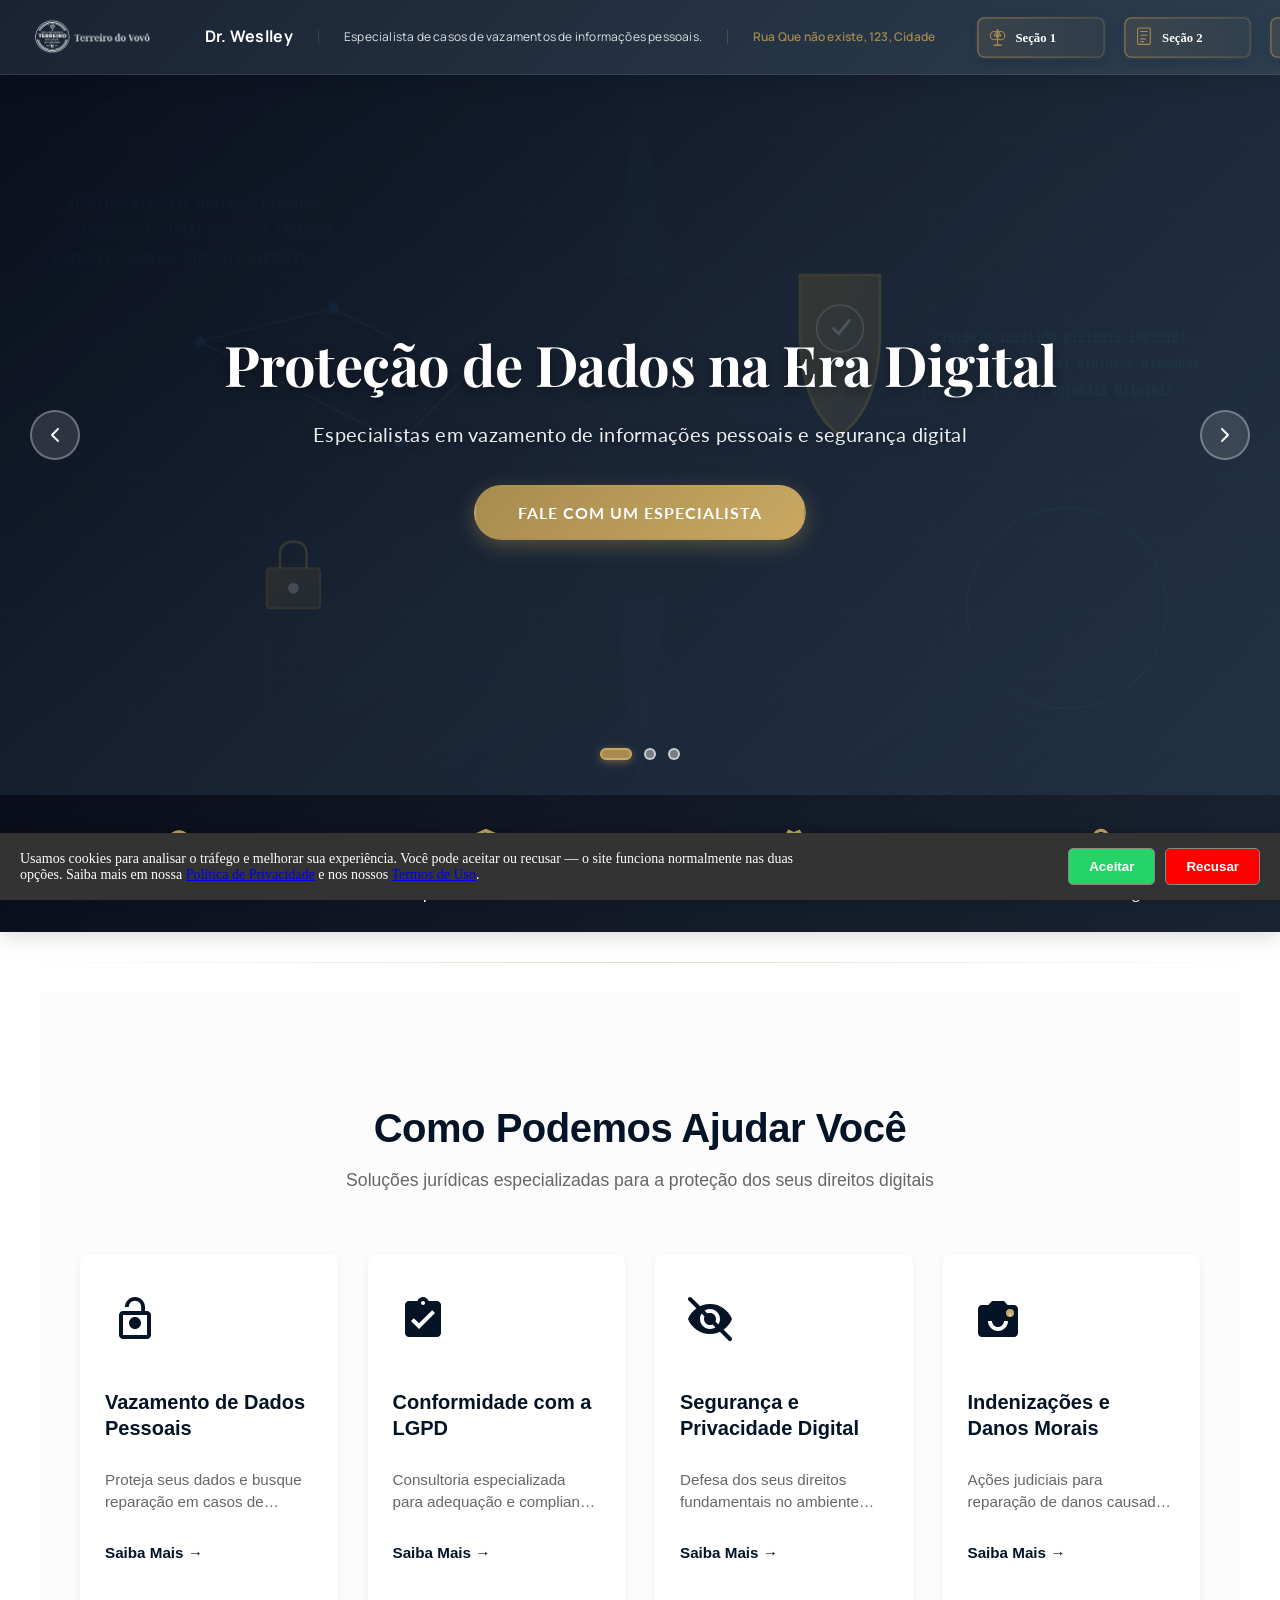
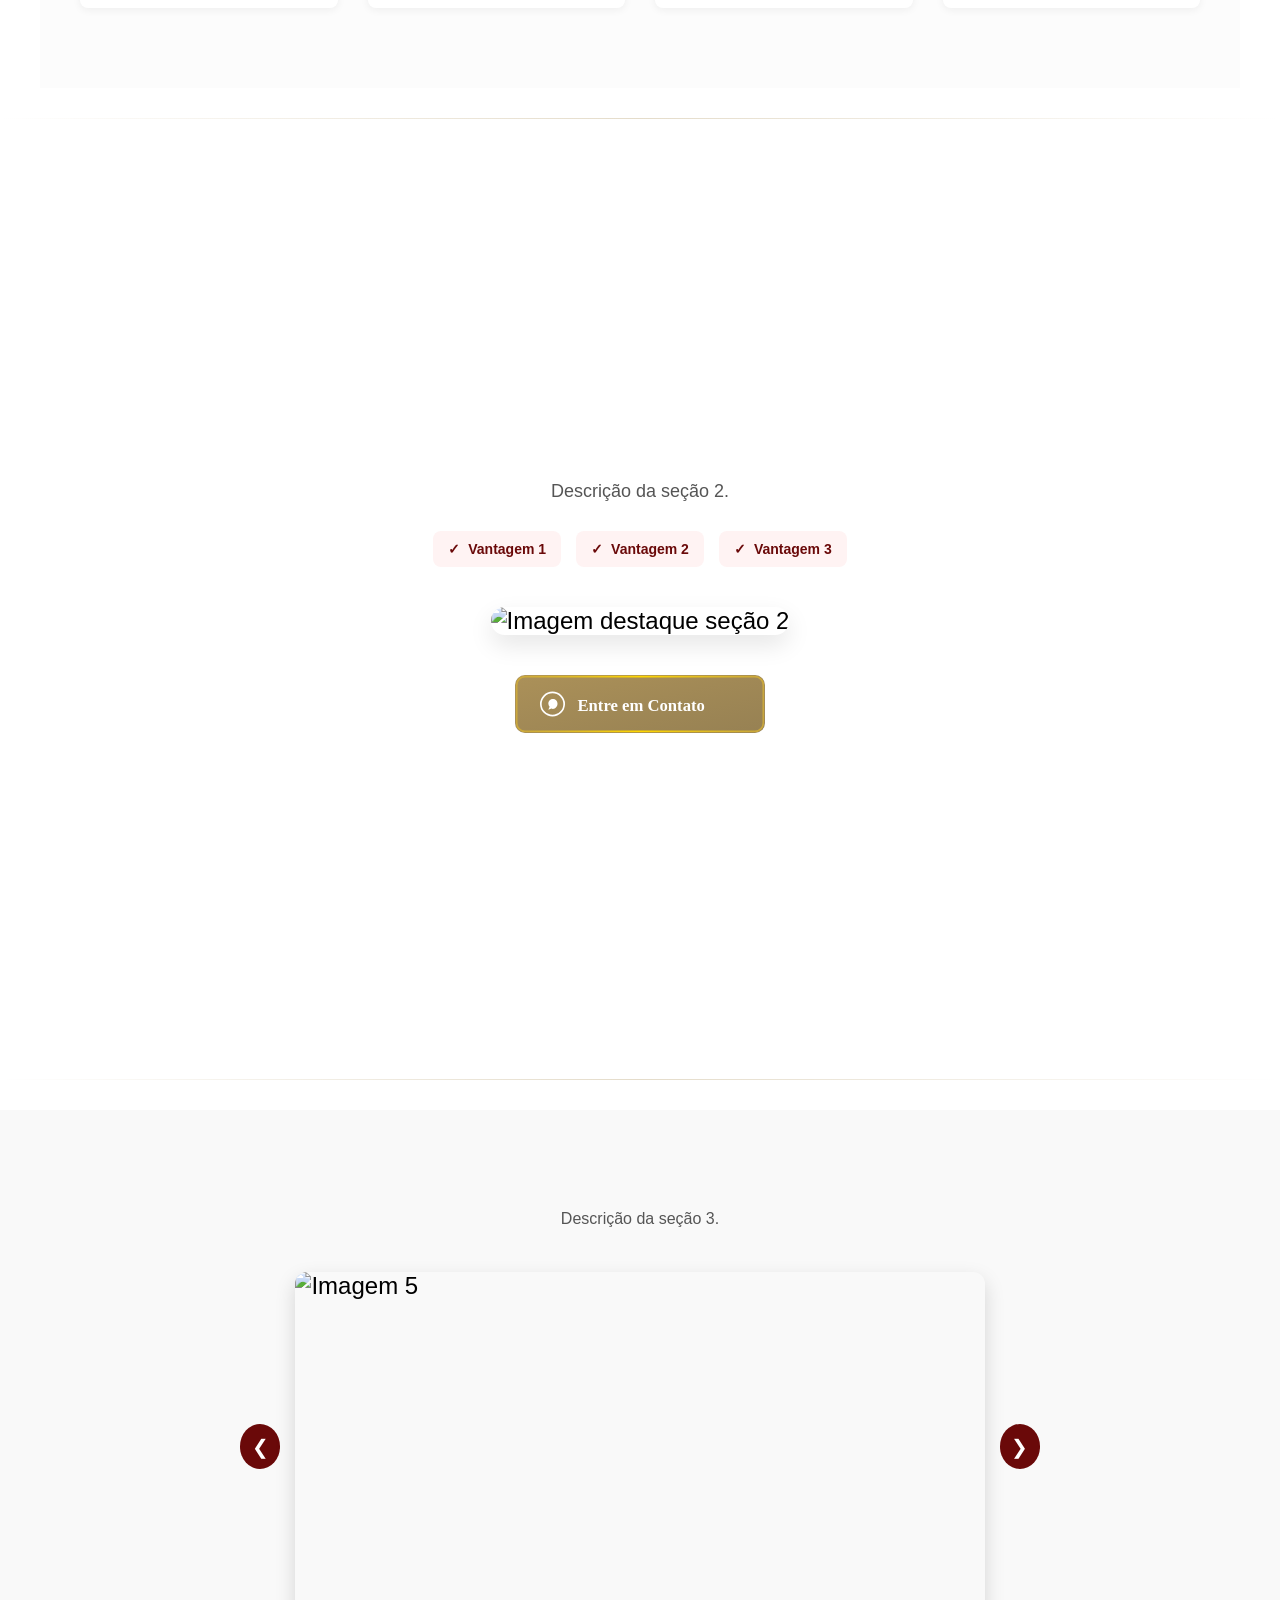
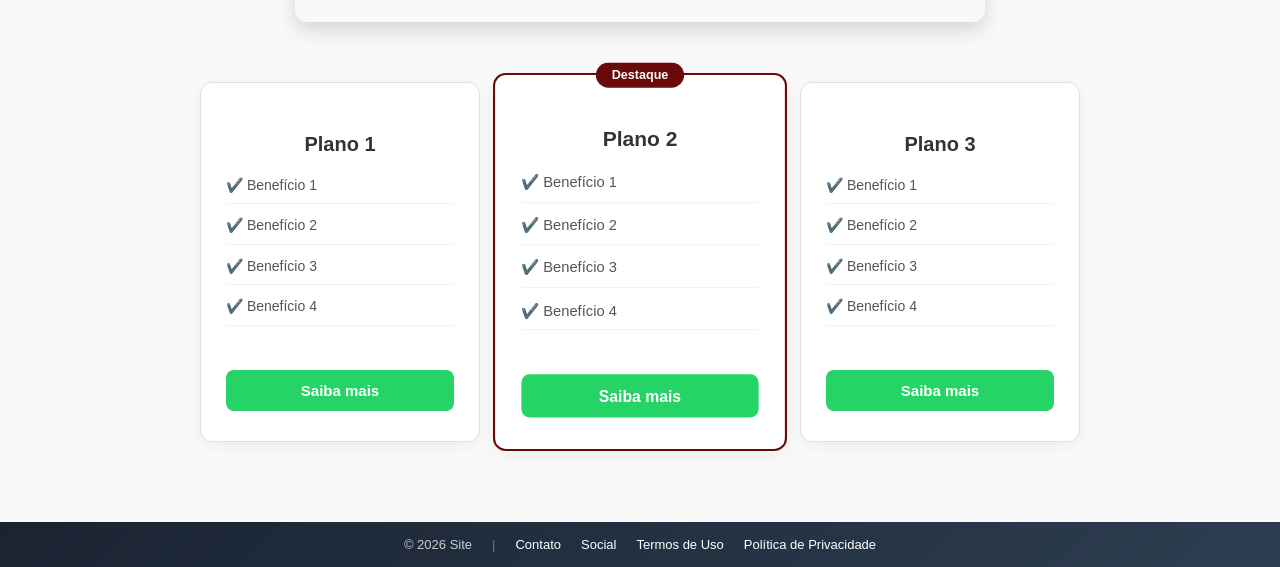
==== index.html @ 68653cae "Adicionando pages externas" ====
<!doctype html>
<html lang="pt-BR">
    <head>
        <meta charset="UTF-8" />
        <meta name="viewport" content="width=device-width, initial-scale=1.0" />
        <title>Site</title>

        <!-- Título e Descrição Básica para o Google -->
        <meta name="description" content="Descrição do site" />

        <!-- Configuração para o WhatsApp, Facebook e Instagram (Open Graph) -->
        <meta property="og:title" content="Site" />
        <meta property="og:description" content="Descrição do site" />
        <meta
            property="og:image"
            content="https://seusite.com.br/imagens/capa.jpg"
        />
        <meta property="og:url" content="https://seusite.com.br" />
        <meta property="og:type" content="website" />

        <!-- Google Analytics: carregado apenas após consentimento de cookies (LGPD) -->
        <script>
            window.dataLayer = window.dataLayer || [];
            function gtag() {
                dataLayer.push(arguments);
            }

            function carregarAnalytics() {
                var script = document.createElement("script");
                script.async = true;
                script.src =
                    "https://www.googletagmanager.com/gtag/js?id=G-5WRWWNTSXB";
                document.head.appendChild(script);
                script.onload = function () {
                    gtag("js", new Date());
                    gtag("config", "G-5WRWWNTSXB");
                };
            }

            // Se já aceitou em visita anterior, carrega direto
            if (localStorage.getItem("cookiesAceitos") === "sim") {
                carregarAnalytics();
            }
        </script>

        <link rel="stylesheet" href="style.css?v=5" />
    </head>
    <body>
        <div class="colunas">
            <div class="content-container-esquerda">
                <div class="cabecalho-logo">
                    <img
                        src="imagens/logo.png"
                        alt="Logo"
                        class="imagem-logo"
                    />
                </div>

                <div class="textos-chamativos">
                    <h2 class="titulo-destaque">Dr. Weslley</h2>
                    <p class="mini-texto">
                        Especialista de casos de vazamentos de informações
                        pessoais.
                    </p>
                    <p class="titulo-endereco">
                        Rua Que não existe, 123, Cidade
                    </p>
                </div>

                <!-- BOTÕES DE NAVEGAÇÃO -->
                <nav class="navegacao-servicos">
                    <!-- Botão 1 -->
                    <div class="div-botao">
                        <a href="#secao1">
                            <img
                                src="imagens/botao1.svg"
                                alt="Ir para Seção 1"
                                class="img-botao"
                            />
                        </a>
                    </div>

                    <!-- Botão 2 -->
                    <div class="div-botao">
                        <a href="#secao2">
                            <img
                                src="imagens/botao2.svg"
                                alt="Ir para Seção 2"
                                class="img-botao"
                            />
                        </a>
                    </div>

                    <!-- Botão 3 -->
                    <div class="div-botao">
                        <a href="#secao3">
                            <img
                                src="imagens/botao3.svg"
                                alt="Ir para Seção 3"
                                class="img-botao"
                            />
                        </a>
                    </div>
                </nav>
            </div>

            <div class="content-container-direita">
                <!-- ========== HERO CAROUSEL (CARROSSEL PRINCIPAL) ========== -->
                <section id="hero-carousel" class="hero-carousel">
                    <!-- SLIDE 1 -->
                    <div class="hero-slide active">
                        <div
                            class="hero-image"
                            style="
                                background-image: url(&quot;imagens/hero-slide-1.svg&quot;);
                            "
                        ></div>
                        <div class="hero-overlay"></div>
                        <div class="hero-content">
                            <h1 class="hero-title">
                                Proteção de Dados na Era Digital
                            </h1>
                            <p class="hero-subtitle">
                                Especialistas em vazamento de informações
                                pessoais e segurança digital
                            </p>
                            <a href="#contato" class="hero-cta"
                                >Fale com um Especialista</a
                            >
                        </div>
                    </div>

                    <!-- SLIDE 2 -->
                    <div class="hero-slide">
                        <div
                            class="hero-image"
                            style="
                                background-image: url(&quot;imagens/hero-slide-2.svg&quot;);
                            "
                        ></div>
                        <div class="hero-overlay"></div>
                        <div class="hero-content">
                            <h1 class="hero-title">
                                Segurança Jurídica para seus Dados
                            </h1>
                            <p class="hero-subtitle">
                                Atuação estratégica em casos de violação da LGPD
                            </p>
                            <a href="#contato" class="hero-cta"
                                >Fale com um Especialista</a
                            >
                        </div>
                    </div>

                    <!-- SLIDE 3 -->
                    <div class="hero-slide">
                        <div
                            class="hero-image"
                            style="
                                background-image: url(&quot;imagens/hero-slide-3.svg&quot;);
                            "
                        ></div>
                        <div class="hero-overlay"></div>
                        <div class="hero-content">
                            <h1 class="hero-title">
                                Defesa Especializada em Crimes Digitais
                            </h1>
                            <p class="hero-subtitle">
                                Experiência comprovada em litígios complexos de
                                tecnologia
                            </p>
                            <a href="#contato" class="hero-cta"
                                >Fale com um Especialista</a
                            >
                        </div>
                    </div>

                    <!-- CONTROLES DE NAVEGAÇÃO -->
                    <button
                        class="hero-arrow hero-arrow-left"
                        onclick="mudarSlideHero(-1)"
                        aria-label="Slide Anterior"
                    >
                        <svg
                            width="24"
                            height="24"
                            viewBox="0 0 24 24"
                            fill="none"
                            xmlns="http://www.w3.org/2000/svg"
                        >
                            <path
                                d="M15 18L9 12L15 6"
                                stroke="white"
                                stroke-width="2"
                                stroke-linecap="round"
                                stroke-linejoin="round"
                            />
                        </svg>
                    </button>
                    <button
                        class="hero-arrow hero-arrow-right"
                        onclick="mudarSlideHero(1)"
                        aria-label="Próximo Slide"
                    >
                        <svg
                            width="24"
                            height="24"
                            viewBox="0 0 24 24"
                            fill="none"
                            xmlns="http://www.w3.org/2000/svg"
                        >
                            <path
                                d="M9 18L15 12L9 6"
                                stroke="white"
                                stroke-width="2"
                                stroke-linecap="round"
                                stroke-linejoin="round"
                            />
                        </svg>
                    </button>

                    <!-- DOTS DE PAGINAÇÃO -->
                    <div class="hero-dots">
                        <span
                            class="hero-dot active"
                            onclick="irParaSlideHero(0)"
                        ></span>
                        <span
                            class="hero-dot"
                            onclick="irParaSlideHero(1)"
                        ></span>
                        <span
                            class="hero-dot"
                            onclick="irParaSlideHero(2)"
                        ></span>
                    </div>
                </section>
                <!-- ========== FIM DO HERO CAROUSEL ========== -->

                <!-- ========== SEÇÃO B: FAIXA DE PROVA SOCIAL E CONFIANÇA ========== -->
                <section id="trust-banner" class="trust-banner">
                    <div class="trust-container">
                        <!-- Item 1: Atendimento em todo o Brasil -->
                        <div class="trust-item">
                            <div class="trust-icon">
                                <svg
                                    width="40"
                                    height="40"
                                    viewBox="0 0 24 24"
                                    fill="none"
                                    xmlns="http://www.w3.org/2000/svg"
                                >
                                    <path
                                        d="M12 2C8.13 2 5 5.13 5 9C5 14.25 12 22 12 22C12 22 19 14.25 19 9C19 5.13 15.87 2 12 2ZM12 11.5C10.62 11.5 9.5 10.38 9.5 9C9.5 7.62 10.62 6.5 12 6.5C13.38 6.5 14.5 7.62 14.5 9C14.5 10.38 13.38 11.5 12 11.5Z"
                                        fill="currentColor"
                                    />
                                </svg>
                            </div>
                            <p class="trust-text">
                                Atendimento em todo o Brasil
                            </p>
                        </div>

                        <!-- Item 2: Especialistas em LGPD -->
                        <div class="trust-item">
                            <div class="trust-icon">
                                <svg
                                    width="40"
                                    height="40"
                                    viewBox="0 0 24 24"
                                    fill="none"
                                    xmlns="http://www.w3.org/2000/svg"
                                >
                                    <path
                                        d="M12 1L3 5V11C3 16.55 6.84 21.74 12 23C17.16 21.74 21 16.55 21 11V5L12 1ZM12 11.99H19C18.47 16.11 15.72 19.78 12 20.93V12H5V6.3L12 3.19V11.99Z"
                                        fill="currentColor"
                                    />
                                </svg>
                            </div>
                            <p class="trust-text">Especialistas em LGPD</p>
                        </div>

                        <!-- Item 3: Selo OAB -->
                        <div class="trust-item">
                            <div class="trust-icon">
                                <svg
                                    width="40"
                                    height="40"
                                    viewBox="0 0 24 24"
                                    fill="none"
                                    xmlns="http://www.w3.org/2000/svg"
                                >
                                    <path
                                        d="M23 12L20.56 9.22L20.9 5.54L17.29 4.72L15.4 1.54L12 3L8.6 1.54L6.71 4.72L3.1 5.53L3.44 9.21L1 12L3.44 14.78L3.1 18.47L6.71 19.29L8.6 22.47L12 21L15.4 22.46L17.29 19.28L20.9 18.46L20.56 14.78L23 12ZM10 17L6 13L7.41 11.59L10 14.17L16.59 7.58L18 9L10 17Z"
                                        fill="currentColor"
                                    />
                                </svg>
                            </div>
                            <p class="trust-text">Selo da OAB</p>
                        </div>

                        <!-- Item 4: Atendimento Sigiloso -->
                        <div class="trust-item">
                            <div class="trust-icon">
                                <svg
                                    width="40"
                                    height="40"
                                    viewBox="0 0 24 24"
                                    fill="none"
                                    xmlns="http://www.w3.org/2000/svg"
                                >
                                    <path
                                        d="M18 8H17V6C17 3.24 14.76 1 12 1C9.24 1 7 3.24 7 6V8H6C4.9 8 4 8.9 4 10V20C4 21.1 4.9 22 6 22H18C19.1 22 20 21.1 20 20V10C20 8.9 19.1 8 18 8ZM9 6C9 4.34 10.34 3 12 3C13.66 3 15 4.34 15 6V8H9V6ZM18 20H6V10H18V20ZM12 17C13.1 17 14 16.1 14 15C14 13.9 13.1 13 12 13C10.9 13 10 13.9 10 15C10 16.1 10.9 17 12 17Z"
                                        fill="currentColor"
                                    />
                                </svg>
                            </div>
                            <p class="trust-text">Atendimento Sigiloso</p>
                        </div>
                    </div>
                </section>
                <!-- ========== FIM DA FAIXA DE PROVA SOCIAL ========== -->

                <hr class="separador-secao" />

                <!-- ========== SEÇÃO C: ÁREAS DE ATUAÇÃO ========== -->
                <section id="areas-atuacao" class="areas-atuacao">
                    <div class="areas-header">
                        <h2 class="areas-title">Como Podemos Ajudar Você</h2>
                        <p class="areas-subtitle">
                            Soluções jurídicas especializadas para a proteção
                            dos seus direitos digitais
                        </p>
                    </div>

                    <div class="cards-grid">
                        <!-- Card 1: Vazamento de Dados Pessoais -->
                        <div class="card-item">
                            <div class="card-icon">
                                <svg
                                    width="48"
                                    height="48"
                                    viewBox="0 0 24 24"
                                    fill="none"
                                    xmlns="http://www.w3.org/2000/svg"
                                >
                                    <path
                                        d="M12 17C10.34 17 9 15.66 9 14C9 12.34 10.34 11 12 11C13.66 11 15 12.34 15 14C15 15.66 13.66 17 12 17ZM18 8H17V6C17 3.24 14.76 1 12 1C9.24 1 7 3.24 7 6H8.9C8.9 4.29 10.29 2.9 12 2.9C13.71 2.9 15.1 4.29 15.1 6V8H6C4.9 8 4 8.9 4 10V20C4 21.1 4.9 22 6 22H18C19.1 22 20 21.1 20 20V10C20 8.9 19.1 8 18 8ZM18 20H6V10H18V20Z"
                                        fill="currentColor"
                                    />
                                </svg>
                            </div>
                            <h3 class="card-title">
                                Vazamento de Dados Pessoais
                            </h3>
                            <p class="card-description">
                                Proteja seus dados e busque reparação em casos
                                de exposição indevida de informações pessoais.
                            </p>
                            <a href="vazamento-dados.html" class="card-link"
                                >Saiba Mais →</a
                            >
                        </div>

                        <!-- Card 2: Conformidade com a LGPD -->
                        <div class="card-item">
                            <div class="card-icon">
                                <svg
                                    width="48"
                                    height="48"
                                    viewBox="0 0 24 24"
                                    fill="none"
                                    xmlns="http://www.w3.org/2000/svg"
                                >
                                    <path
                                        d="M19 3H14.82C14.4 1.84 13.3 1 12 1C10.7 1 9.6 1.84 9.18 3H5C3.9 3 3 3.9 3 5V19C3 20.1 3.9 21 5 21H19C20.1 21 21 20.1 21 19V5C21 3.9 20.1 3 19 3ZM12 3C12.55 3 13 3.45 13 4C13 4.55 12.55 5 12 5C11.45 5 11 4.55 11 4C11 3.45 11.45 3 12 3ZM10 17L6 13L7.41 11.59L10 14.17L16.59 7.58L18 9L10 17Z"
                                        fill="currentColor"
                                    />
                                </svg>
                            </div>
                            <h3 class="card-title">Conformidade com a LGPD</h3>
                            <p class="card-description">
                                Consultoria especializada para adequação e
                                compliance empresarial à Lei Geral de Proteção
                                de Dados.
                            </p>
                            <a href="conformidade-lgpd.html" class="card-link"
                                >Saiba Mais →</a
                            >
                        </div>

                        <!-- Card 3: Segurança e Privacidade Digital -->
                        <div class="card-item">
                            <div class="card-icon">
                                <svg
                                    width="48"
                                    height="48"
                                    viewBox="0 0 24 24"
                                    fill="none"
                                    xmlns="http://www.w3.org/2000/svg"
                                >
                                    <path
                                        d="M12 4.5C7 4.5 2.73 7.61 1 12C2.73 16.39 7 19.5 12 19.5C17 19.5 21.27 16.39 23 12C21.27 7.61 17 4.5 12 4.5ZM12 17C9.24 17 7 14.76 7 12C7 9.24 9.24 7 12 7C14.76 7 17 9.24 17 12C17 14.76 14.76 17 12 17ZM12 9C10.34 9 9 10.34 9 12C9 13.66 10.34 15 12 15C13.66 15 15 13.66 15 12C15 10.34 13.66 9 12 9Z"
                                        fill="currentColor"
                                    />
                                    <line
                                        x1="2"
                                        y1="2"
                                        x2="22"
                                        y2="22"
                                        stroke="currentColor"
                                        stroke-width="2"
                                        stroke-linecap="round"
                                    />
                                </svg>
                            </div>
                            <h3 class="card-title">
                                Segurança e Privacidade Digital
                            </h3>
                            <p class="card-description">
                                Defesa dos seus direitos fundamentais no
                                ambiente digital e orientação sobre proteção de
                                privacidade.
                            </p>
                            <a
                                href="seguranca-privacidade.html"
                                class="card-link"
                                >Saiba Mais →</a
                            >
                        </div>

                        <!-- Card 4: Indenizações e Danos Morais -->
                        <div class="card-item">
                            <div class="card-icon">
                                <svg
                                    width="48"
                                    height="48"
                                    viewBox="0 0 24 24"
                                    fill="none"
                                    xmlns="http://www.w3.org/2000/svg"
                                >
                                    <path
                                        d="M9 3L7.17 5H4C2.9 5 2 5.9 2 7V19C2 20.1 2.9 21 4 21H20C21.1 21 22 20.1 22 19V7C22 5.9 21.1 5 20 5H16.83L15 3H9ZM12 18C9.24 18 7 15.76 7 13H9C9 14.66 10.34 16 12 16C13.66 16 15 14.66 15 13H17C17 15.76 14.76 18 12 18Z"
                                        fill="currentColor"
                                    />
                                    <path
                                        d="M11 11V7H13V11H11Z"
                                        fill="currentColor"
                                    />
                                    <circle
                                        cx="18"
                                        cy="9"
                                        r="2"
                                        fill="#C7A86F"
                                    />
                                    <text
                                        x="18"
                                        y="10.5"
                                        text-anchor="middle"
                                        font-size="2"
                                        fill="white"
                                        font-weight="bold"
                                    >
                                        $
                                    </text>
                                </svg>
                            </div>
                            <h3 class="card-title">
                                Indenizações e Danos Morais
                            </h3>
                            <p class="card-description">
                                Ações judiciais para reparação de danos causados
                                por violações de dados e direitos digitais.
                            </p>
                            <a href="indenizacoes-danos.html" class="card-link"
                                >Saiba Mais →</a
                            >
                        </div>
                    </div>
                </section>
                <!-- ========== FIM DA SEÇÃO C: ÁREAS DE ATUAÇÃO ========== -->

                <hr class="separador-secao" />

                <!-- SEÇÃO 2 -->
                <div class="secao delivery-area" id="secao2">
                    <div class="delivery-conteudo">
                        <div class="delivery-texto">
                            <h2 class="titulo-secao">Título da Seção 2</h2>
                            <p class="descricao-delivery">
                                Descrição da seção 2.
                            </p>

                            <!-- Vantagens -->
                            <div class="vantagens-delivery">
                                <div class="vantagem">
                                    ✓ <span>Vantagem 1</span>
                                </div>
                                <div class="vantagem">
                                    ✓ <span>Vantagem 2</span>
                                </div>
                                <div class="vantagem">
                                    ✓ <span>Vantagem 3</span>
                                </div>
                            </div>

                            <div class="delivery-imagem">
                                <img
                                    src="imagens/imagem4.png"
                                    alt="Imagem destaque seção 2"
                                    class="img-destaque-delivery"
                                />
                            </div>
                        </div>

                        <!-- Botão de Ação -->
                        <a
                            href="https://wa.me/"
                            target="_blank"
                            class="link-whatsapp"
                        >
                            <img
                                src="imagens/botao_acao.svg"
                                alt="Botão de Ação"
                                class="btn-peca-aqui"
                            />
                        </a>
                    </div>
                </div>

                <hr class="separador-secao" />

                <!-- SEÇÃO 3 -->
                <div class="secao eventos-area" id="secao3">
                    <h2 class="titulo-secao text-center">Título da Seção 3</h2>
                    <p class="descricao-eventos">Descrição da seção 3.</p>

                    <!-- CARROSSEL DE IMAGENS -->
                    <div class="carrossel-container">
                        <button
                            class="btn-carrossel prev"
                            onclick="mudarSlide(-1)"
                        >
                            &#10094;
                        </button>
                        <div class="carrossel-track-wrapper">
                            <div class="carrossel-track" id="track-eventos">
                                <img
                                    src="imagens/imagem5.png"
                                    alt="Imagem 5"
                                    class="slide-evento"
                                />
                                <img
                                    src="imagens/imagem6.png"
                                    alt="Imagem 6"
                                    class="slide-evento"
                                />
                                <img
                                    src="imagens/imagem7.png"
                                    alt="Imagem 7"
                                    class="slide-evento"
                                />
                                <img
                                    src="imagens/imagem8.png"
                                    alt="Imagem 8"
                                    class="slide-evento"
                                />
                                <img
                                    src="imagens/imagem9.png"
                                    alt="Imagem 9"
                                    class="slide-evento"
                                />
                            </div>
                        </div>
                        <button
                            class="btn-carrossel next"
                            onclick="mudarSlide(1)"
                        >
                            &#10095;
                        </button>
                    </div>

                    <!-- PLANOS -->
                    <div class="container-planos">
                        <!-- Plano 1 -->
                        <div class="cartao-plano">
                            <h3>Plano 1</h3>
                            <ul class="lista-beneficios">
                                <li>✔️ Benefício 1</li>
                                <li>✔️ Benefício 2</li>
                                <li>✔️ Benefício 3</li>
                                <li>✔️ Benefício 4</li>
                            </ul>
                            <a
                                href="https://wa.me/55SEUNUMERO?text=Olá, gostaria de informações sobre o Plano 1"
                                target="_blank"
                                class="btn-orcamento"
                                >Saiba mais</a
                            >
                        </div>

                        <!-- Plano 2 (Destacado) -->
                        <div class="cartao-plano destaque">
                            <div class="badge-recomendado">Destaque</div>
                            <h3>Plano 2</h3>
                            <ul class="lista-beneficios">
                                <li>✔️ Benefício 1</li>
                                <li>✔️ Benefício 2</li>
                                <li>✔️ Benefício 3</li>
                                <li>✔️ Benefício 4</li>
                            </ul>
                            <a
                                href="https://wa.me/55SEUNUMERO?text=Olá, gostaria de informações sobre o Plano 2"
                                target="_blank"
                                class="btn-orcamento"
                                >Saiba mais</a
                            >
                        </div>

                        <!-- Plano 3 -->
                        <div class="cartao-plano">
                            <h3>Plano 3</h3>
                            <ul class="lista-beneficios">
                                <li>✔️ Benefício 1</li>
                                <li>✔️ Benefício 2</li>
                                <li>✔️ Benefício 3</li>
                                <li>✔️ Benefício 4</li>
                            </ul>
                            <a
                                href="https://wa.me/55SEUNUMERO?text=Olá, gostaria de informações sobre o Plano 3"
                                target="_blank"
                                class="btn-orcamento"
                                >Saiba mais</a
                            >
                        </div>
                    </div>
                </div>
            </div>
        </div>
        <!-- fim .colunas -->

        <footer class="rodape-minimalista">
            <span>&copy; 2026 Site</span>
            <span class="separador">|</span>
            <a href="#contato">Contato</a>
            <a href="#social">Social</a>
            <a href="termos_uso.html">Termos de Uso</a>
            <a href="politica_privacidade.html">Política de Privacidade</a>
        </footer>

        <div id="aviso-cookies" class="aviso-cookies">
            <p>
                Usamos cookies para analisar o tráfego e melhorar sua
                experiência. Você pode aceitar ou recusar — o site funciona
                normalmente nas duas opções. Saiba mais em nossa
                <a href="politica_privacidade.html">Política de Privacidade</a>
                e nos nossos
                <a href="termos_uso.html">Termos de Uso</a>.
            </p>
            <div class="botoes-cookies">
                <button id="btn-aceitar-cookies" class="btn-cookies aceitar">
                    Aceitar
                </button>
                <button id="btn-recusar-cookies" class="btn-cookies recusar">
                    Recusar
                </button>
            </div>
        </div>

        <script src="script.js"></script>
    </body>
</html>
---- style.css ----
@import url("https://fonts.googleapis.com/css2?family=Manrope:wght@400;700&display=swap");
@import url("https://fonts.googleapis.com/css2?family=Lato:wght@400;700&family=Playfair+Display:wght@600;700&display=swap");
@import url("https://fonts.googleapis.com/css2?family=Petit+Formal+Script&display=swap");
* {
    box-sizing: border-box;
}

body {
    margin: 0;
    padding: 0;
    background-color: white;
    min-height: 100vh;
}

/* Wrapper que contém barra superior e conteúdo */
.colunas {
    display: flex;
    flex-direction: column;
    min-height: 100vh;
}

/* Barra Superior - Estilo Advocacia Refinado */
.content-container-esquerda {
    background: linear-gradient(135deg, #1a2332 0%, #2c3e50 100%);
    width: 100%;
    height: auto;
    position: sticky;
    top: 0;
    flex-shrink: 0;
    overflow-x: auto;
    overflow-y: hidden;
    box-shadow: 0 4px 20px rgba(0, 0, 0, 0.15);
    z-index: 100;
    border-bottom: 1px solid rgba(167, 139, 80, 0.2);
    display: flex;
    align-items: center;
    padding: 12px 30px;
    gap: 40px;
}

/* Scrollbar customizada para a barra superior */
.content-container-esquerda::-webkit-scrollbar {
    height: 6px;
}

.content-container-esquerda::-webkit-scrollbar-track {
    background: rgba(0, 0, 0, 0.1);
}

.content-container-esquerda::-webkit-scrollbar-thumb {
    background: rgba(167, 139, 80, 0.4);
    border-radius: 3px;
}

.content-container-esquerda::-webkit-scrollbar-thumb:hover {
    background: rgba(167, 139, 80, 0.6);
}

/* Conteúdo Principal */
.content-container-direita {
    background-color: white;
    width: 100%;
    min-height: calc(100vh - 100px);
    overflow-y: auto;
    flex: 1;
}

.content-container-topo {
    background-color: darkslategray;
    width: 15%;
    height: auto;
    position: sticky;
    top: 0;
    flex-shrink: 0;
    overflow-y: visible;
    z-index: 100;
    display: flex;
    flex-direction: row;
    align-items: center;
    position: fixed;
    left: 0;
    width: 100%;
    height: 60px;
}

/* logo */

.logo {
    color: black;
    font-family: mont;
    font-size: 14px;
    width: 100px;
    height: 20px;
    background-color: transparent;
}

.cabecalho-logo {
    display: flex;
    justify-content: flex-start;
    align-items: center;
    margin: 0;
    padding: 0;
    flex-shrink: 0;
}

.imagem-logo {
    height: 50px;
    width: auto;
    max-width: 180px;
    object-fit: contain;
    object-position: left;
}

/* Textos lado esquerdo */

.textos-chamativos {
    display: flex;
    flex-direction: row;
    align-items: center;
    gap: 25px;
    margin: 0;
    padding: 0;
    color: #ffffff;
    font-family: "Manrope", sans-serif;
    flex-shrink: 0;
}

.titulo-destaque {
    font-size: 16px;
    font-weight: 700;
    margin: 0;
    line-height: 1.2;
    letter-spacing: 0.3px;
    white-space: nowrap;
}

.titulo-endereco {
    font-size: 12px;
    font-weight: 600;
    margin: 0;
    line-height: 1.2;
    color: rgba(167, 139, 80, 0.95);
    letter-spacing: 0.2px;
    white-space: nowrap;
    padding-left: 25px;
    border-left: 1px solid rgba(167, 139, 80, 0.3);
}

.mini-texto {
    font-size: 12px;
    font-weight: 400;
    color: #e0e0e0;
    line-height: 1.2;
    letter-spacing: 0.2px;
    white-space: nowrap;
    padding-left: 25px;
    border-left: 1px solid rgba(255, 255, 255, 0.1);
}

/* Navegação Advocacia - Estilo Refinado Horizontal */
.navegacao-servicos {
    display: flex;
    flex-direction: row;
    gap: 15px;
    margin: 0;
    padding: 0;
    margin-left: auto;
    flex-shrink: 0;
}

.div-botao {
    width: auto;
}

.div-botao a {
    display: block;
    text-decoration: none;
    transition: all 0.3s ease;
}

.img-botao {
    width: auto;
    height: 45px;
    display: block;
    border-radius: 8px;
    transition: all 0.3s cubic-bezier(0.4, 0, 0.2, 1);
    box-shadow: 0 2px 8px rgba(0, 0, 0, 0.15);
    border: 2px solid transparent;
}

.img-botao:hover {
    transform: translateY(-3px);
    box-shadow: 0 6px 16px rgba(167, 139, 80, 0.25);
    border-color: rgba(167, 139, 80, 0.3);
}

.img-botao:active {
    transform: translateY(-1px);
    box-shadow: 0 3px 10px rgba(167, 139, 80, 0.2);
}

.secao {
    min-height: 100vh; /* Faz cada bloco ocupar a altura inteira da tela */
    padding: 40px;
    display: flex;
    flex-direction: column;
    justify-content: center; /* Centraliza o texto no meio da tela temporariamente */
    align-items: center;
    font-family: sans-serif;
    font-size: 24px;
}

/* Cores de marcação temporárias */

.inicio {
    background-color: white;
    color: black;
}
.azul {
    background-color: blue;
    color: white;
}
.verde {
    background-color: green;
    color: white;
}
.roxa {
    background-color: purple;
    color: white;
}

/*linha separadora - Estilo Advocacia*/

.separador-secao {
    border: 0;
    height: 1px;
    background-image: linear-gradient(
        to right,
        transparent,
        rgba(167, 139, 80, 0.3),
        transparent
    );
    margin: 30px 0;
}

/* ========== HERO CAROUSEL (CARROSSEL PRINCIPAL) ========== */
.hero-carousel {
    position: relative;
    width: 100%;
    height: 80vh;
    overflow: hidden;
    background-color: #0a0e1a;
}

/* Cada Slide Individual */
.hero-slide {
    position: absolute;
    top: 0;
    left: 0;
    width: 100%;
    height: 100%;
    opacity: 0;
    transition: opacity 1.2s cubic-bezier(0.4, 0, 0.2, 1);
    pointer-events: none;
}

.hero-slide.active {
    opacity: 1;
    pointer-events: auto;
}

/* Imagem de Fundo do Slide */
.hero-image {
    position: absolute;
    top: 0;
    left: 0;
    width: 100%;
    height: 100%;
    background-size: cover;
    background-position: center;
    background-repeat: no-repeat;
    transform: scale(1.05);
    transition: transform 8s ease-out;
}

.hero-slide.active .hero-image {
    transform: scale(1);
}

/* Overlay Escuro para Legibilidade do Texto */
.hero-overlay {
    position: absolute;
    top: 0;
    left: 0;
    width: 100%;
    height: 100%;
    background: linear-gradient(
        135deg,
        rgba(10, 14, 26, 0.85) 0%,
        rgba(26, 35, 50, 0.75) 50%,
        rgba(44, 62, 80, 0.65) 100%
    );
    z-index: 1;
}

/* Conteúdo Textual do Slide */
.hero-content {
    position: relative;
    z-index: 2;
    height: 100%;
    display: flex;
    flex-direction: column;
    justify-content: center;
    align-items: center;
    text-align: center;
    padding: 0 40px;
    color: white;
}

/* Título Principal */
.hero-title {
    font-family: "Playfair Display", serif;
    font-size: 56px;
    font-weight: 700;
    line-height: 1.2;
    letter-spacing: -0.5px;
    margin: 0 0 20px;
    max-width: 900px;
    color: #ffffff;
    text-shadow: 0 4px 12px rgba(0, 0, 0, 0.4);
    animation: fadeInUp 0.8s ease-out 0.3s both;
}

/* Subtítulo */
.hero-subtitle {
    font-family: "Lato", sans-serif;
    font-size: 20px;
    font-weight: 400;
    line-height: 1.6;
    letter-spacing: 0.3px;
    margin: 0 0 35px;
    max-width: 700px;
    color: rgba(255, 255, 255, 0.92);
    text-shadow: 0 2px 8px rgba(0, 0, 0, 0.3);
    animation: fadeInUp 0.8s ease-out 0.5s both;
}

/* Botão CTA */
.hero-cta {
    display: inline-block;
    font-family: "Lato", sans-serif;
    font-size: 16px;
    font-weight: 700;
    text-transform: uppercase;
    letter-spacing: 1px;
    padding: 16px 42px;
    background: linear-gradient(135deg, #a78b50 0%, #c9a961 100%);
    color: #ffffff;
    text-decoration: none;
    border-radius: 50px;
    box-shadow: 0 6px 20px rgba(167, 139, 80, 0.4);
    transition: all 0.4s cubic-bezier(0.4, 0, 0.2, 1);
    border: 2px solid transparent;
    animation: fadeInUp 0.8s ease-out 0.7s both;
}

.hero-cta:hover {
    background: linear-gradient(135deg, #c9a961 0%, #d4b76e 100%);
    box-shadow: 0 8px 28px rgba(167, 139, 80, 0.6);
    transform: translateY(-3px);
    border-color: rgba(255, 255, 255, 0.3);
}

.hero-cta:active {
    transform: translateY(-1px);
    box-shadow: 0 4px 16px rgba(167, 139, 80, 0.5);
}

/* Setas de Navegação */
.hero-arrow {
    position: absolute;
    top: 50%;
    transform: translateY(-50%);
    z-index: 3;
    background: rgba(255, 255, 255, 0.12);
    border: 2px solid rgba(255, 255, 255, 0.3);
    backdrop-filter: blur(8px);
    width: 50px;
    height: 50px;
    border-radius: 50%;
    cursor: pointer;
    display: flex;
    align-items: center;
    justify-content: center;
    transition: all 0.3s cubic-bezier(0.4, 0, 0.2, 1);
    outline: none;
}

.hero-arrow:hover {
    background: rgba(167, 139, 80, 0.9);
    border-color: rgba(167, 139, 80, 1);
    box-shadow: 0 6px 20px rgba(167, 139, 80, 0.5);
    transform: translateY(-50%) scale(1.1);
}

.hero-arrow:active {
    transform: translateY(-50%) scale(0.95);
}

.hero-arrow-left {
    left: 30px;
}

.hero-arrow-right {
    right: 30px;
}

/* Dots de Paginação */
.hero-dots {
    position: absolute;
    bottom: 35px;
    left: 50%;
    transform: translateX(-50%);
    z-index: 3;
    display: flex;
    gap: 12px;
}

.hero-dot {
    width: 12px;
    height: 12px;
    border-radius: 50%;
    background: rgba(255, 255, 255, 0.4);
    border: 2px solid rgba(255, 255, 255, 0.6);
    cursor: pointer;
    transition: all 0.4s cubic-bezier(0.4, 0, 0.2, 1);
}

.hero-dot:hover {
    background: rgba(167, 139, 80, 0.7);
    border-color: rgba(167, 139, 80, 0.9);
    transform: scale(1.2);
}

.hero-dot.active {
    background: #a78b50;
    border-color: #c9a961;
    width: 32px;
    border-radius: 6px;
    box-shadow: 0 2px 8px rgba(167, 139, 80, 0.6);
}

/* ========== SEÇÃO B: FAIXA DE PROVA SOCIAL E CONFIANÇA ========== */
.trust-banner {
    width: 100%;
    background: linear-gradient(135deg, #0a0e1a 0%, #1a2332 100%);
    padding: 28px 40px;
    box-shadow: 0 4px 20px rgba(0, 0, 0, 0.15);
    position: relative;
    overflow: hidden;
    /* Estado inicial: invisível e deslocado para baixo */
    opacity: 0;
    transform: translateY(30px);
    transition: all 0.8s cubic-bezier(0.4, 0, 0.2, 1);
}

/* Estado visível (ativado pelo IntersectionObserver) */
.trust-banner.visible {
    opacity: 1;
    transform: translateY(0);
}

/* Container dos itens */
.trust-container {
    max-width: 1200px;
    margin: 0 auto;
    display: flex;
    justify-content: space-around;
    align-items: center;
    gap: 30px;
}

/* Cada item individual */
.trust-item {
    display: flex;
    flex-direction: column;
    align-items: center;
    gap: 12px;
    flex: 1;
    min-width: 0;
    /* Animação individual escalonada */
    opacity: 0;
    transform: translateY(20px);
    transition: all 0.6s cubic-bezier(0.4, 0, 0.2, 1);
}

/* Animação escalonada dos itens quando a seção fica visível */
.trust-banner.visible .trust-item:nth-child(1) {
    opacity: 1;
    transform: translateY(0);
    transition-delay: 0.1s;
}

.trust-banner.visible .trust-item:nth-child(2) {
    opacity: 1;
    transform: translateY(0);
    transition-delay: 0.2s;
}

.trust-banner.visible .trust-item:nth-child(3) {
    opacity: 1;
    transform: translateY(0);
    transition-delay: 0.3s;
}

.trust-banner.visible .trust-item:nth-child(4) {
    opacity: 1;
    transform: translateY(0);
    transition-delay: 0.4s;
}

/* Ícone */
.trust-icon {
    width: 48px;
    height: 48px;
    display: flex;
    align-items: center;
    justify-content: center;
    color: #c9a961;
    transition: all 0.3s ease;
}

.trust-item:hover .trust-icon {
    color: #d4b76e;
    transform: scale(1.1);
}

/* Texto */
.trust-text {
    font-family: "Lato", sans-serif;
    font-size: 15px;
    font-weight: 600;
    color: #ffffff;
    text-align: center;
    letter-spacing: 0.3px;
    margin: 0;
    line-height: 1.4;
}

/* Efeito hover no item completo */
.trust-item:hover .trust-text {
    color: #c9a961;
}
/* ========== FIM DA FAIXA DE PROVA SOCIAL ========== */

/* Animações */
@keyframes fadeInUp {
    from {
        opacity: 0;
        transform: translateY(30px);
    }
    to {
        opacity: 1;
        transform: translateY(0);
    }
}

@keyframes cardSlideUp {
    from {
        opacity: 0;
        transform: translateY(40px);
    }
    to {
        opacity: 1;
        transform: translateY(0);
    }
}

/* ========== SEÇÃO C: ÁREAS DE ATUAÇÃO ========== */
.areas-atuacao {
    background-color: #fcfcfc;
    padding: 80px 40px;
    max-width: 1200px;
    margin: 0 auto;
}

.areas-header {
    text-align: center;
    margin-bottom: 60px;
}

.areas-title {
    font-family: "Montserrat", sans-serif;
    font-size: 2.5rem;
    font-weight: 700;
    color: #051326;
    margin-bottom: 15px;
    letter-spacing: -0.5px;
}

.areas-subtitle {
    font-family: "Open Sans", sans-serif;
    font-size: 1.1rem;
    color: #666;
    line-height: 1.6;
    max-width: 700px;
    margin: 0 auto;
}

/* Grid de Cards */
.cards-grid {
    display: grid;
    grid-template-columns: repeat(auto-fit, minmax(250px, 1fr));
    gap: 30px;
}

/* Card Individual */
.card-item {
    background: white;
    border-radius: 8px;
    padding: 35px 25px;
    box-shadow: 0 2px 8px rgba(0, 0, 0, 0.06);
    transition: all 0.3s cubic-bezier(0.4, 0, 0.2, 1);
    display: flex;
    flex-direction: column;
    align-items: flex-start;
    min-height: 320px;
    opacity: 0;
    transform: translateY(40px);
}

/* Animação cascata ativa */
.card-item.animate {
    animation: cardSlideUp 0.6s ease-out forwards;
}

/* Efeito Hover */
.card-item:hover {
    transform: translateY(-8px);
    box-shadow: 0 8px 24px rgba(0, 0, 0, 0.12);
}

/* Ícone do Card */
.card-icon {
    width: 60px;
    height: 60px;
    display: flex;
    align-items: center;
    justify-content: center;
    margin-bottom: 20px;
    color: #051326;
    transition: color 0.3s ease;
}

.card-item:hover .card-icon {
    color: #c7a86f;
}

/* Título do Card */
.card-title {
    font-family: "Montserrat", sans-serif;
    font-size: 1.25rem;
    font-weight: 600;
    color: #051326;
    margin-bottom: 12px;
    line-height: 1.3;
}

/* Descrição do Card */
.card-description {
    font-family: "Open Sans", sans-serif;
    font-size: 0.95rem;
    color: #666;
    line-height: 1.5;
    margin-bottom: 20px;
    flex-grow: 1;
    display: -webkit-box;
    -webkit-line-clamp: 2;
    line-clamp: 2;
    -webkit-box-orient: vertical;
    overflow: hidden;
    text-overflow: ellipsis;
}

/* Botão "Saiba Mais" */
.card-link {
    font-family: "Montserrat", sans-serif;
    font-size: 0.95rem;
    font-weight: 600;
    color: #051326;
    text-decoration: none;
    display: inline-flex;
    align-items: center;
    gap: 6px;
    padding: 10px 0;
    border-bottom: 2px solid transparent;
    transition: all 0.3s ease;
    margin-top: auto;
}

.card-link:hover {
    color: #c7a86f;
    border-bottom-color: #c7a86f;
    gap: 10px;
}
/* ========== FIM DA SEÇÃO C: ÁREAS DE ATUAÇÃO ==========  */

/* --- SEÇÃO INICIAL (Removida - Substituída pelo Hero Carousel) --- */
.inicio {
    background-color: #ffffff;
    padding: 30px 20px 60px 60px;
    display: flex;
    justify-content: flex-start;
    align-items: center;
    min-height: auto;
}

.destaque-principal {
    display: none; /* Removido - agora usamos o Hero Carousel */
}

.imagem-destaque {
    display: none; /* Removido */
}

.texto-marketing {
    display: none; /* Removido */
}

/* --- SEÇÃO SELF SERVICE (REMOVIDA) --- */
.self-service-area {
    display: none; /* Removida - substituída pela seção de áreas de atuação */
}

.titulo-secao {
    display: none;
    font-size: 28px;
}

/* --- BOTÕES DE ABAS (REMOVIDOS) --- */
.botoes-dias,
.btn-dia,
.btn-dia.ativo,
.conteudo-aba,
.conteudo-aba.ativa,
.carrossel-mini,
.carrossel-mini::-webkit-scrollbar,
.carrossel-mini::-webkit-scrollbar-thumb,
.img-carrossel,
.textos-explicativos,
.textos-explicativos h3,
.textos-explicativos p,
.caixa-preco-destaque {
    display: none; /* Removidos - não são mais necessários */
}

.preco-item,
.preco-item .valor,
.preco-item .forma-pgto,
.separador-ou,
.precos-domingo,
.opcao-domingo,
.opcao-domingo h4,
.preco-discreto {
    display: none; /* Removidos */
}

/* --- SEÇÃO DELIVERY --- */
.delivery-area {
    background-color: #ffffff; /* Fundo limpo para destacar a foto */
    padding: 80px 40px;
    display: flex;
    align-items: center;
    justify-content: center;
}

.delivery-conteudo {
    display: flex;
    flex-direction: column; /* Coloca os textos e depois a foto embaixo */
    align-items: center;
    gap: 40px;
    max-width: 800px;
}

.delivery-texto {
    text-align: center;
}

.descricao-delivery {
    font-size: 18px;
    color: #555;
    line-height: 1.6;
    margin-bottom: 25px;
}

/* Selos de Confiança */
.vantagens-delivery {
    display: flex;
    justify-content: center;
    gap: 15px;
    margin-bottom: 40px;
    flex-wrap: wrap; /* Permite quebrar linha se a tela for pequena */
}

.vantagem {
    background-color: #fff3f3; /* Fundo vermelho bem clarinho */
    color: #6a0909;
    padding: 10px 15px;
    border-radius: 8px;
    font-weight: bold;
    font-size: 14px;
    display: flex;
    align-items: center;
    gap: 8px;
}

/* Imagem do Delivery */
.img-destaque-delivery {
    width: 100%;
    max-width: 500px;
    border-radius: 15px;
    box-shadow: 0 10px 25px rgba(0, 0, 0, 0.1);
    object-fit: cover;
}

/* --- BOTÃO DO WHATSAPP COM ANIMAÇÃO --- */
.link-whatsapp {
    display: inline-block;
    transition: transform 0.3s ease;
    animation: pulsar 2s infinite; /* A mágica que faz o botão pulsar */
}

.link-whatsapp:hover {
    transform: scale(1.05);
    animation: none; /* Para de pulsar quando o cliente passa o mouse */
}

.btn-peca-aqui {
    width: 250px;
    max-width: 100%;
    height: auto;
}

/* Keyframes da animação de pulsar */
@keyframes pulsar {
    0% {
        transform: scale(1);
    }
    50% {
        transform: scale(1.1);
    }
    100% {
        transform: scale(1);
    }
}

/* --- SEÇÃO EVENTOS E FESTAS --- */
.eventos-area {
    background-color: #f9f9f9; /* Um cinza muito claro para diferenciar das outras abas */
    padding: 80px 40px;
    display: flex;
    flex-direction: column;
    align-items: center;
}

.text-center {
    text-align: center;
}

.descricao-eventos {
    text-align: center;
    color: #555;
    max-width: 600px;
    margin-bottom: 40px;
    line-height: 1.6;
    font-size: 16px;
}

/* Carrossel de Imagens */
.carrossel-container {
    display: flex;
    align-items: center;
    justify-content: center;
    gap: 15px;
    margin-bottom: 60px;
    width: 100%;
    max-width: 800px;
}

.carrossel-track-wrapper {
    overflow: hidden; /* Esconde as imagens que estão fora da tela */
    border-radius: 12px;
    box-shadow: 0 8px 20px rgba(0, 0, 0, 0.15);
    width: 100%;
}

.carrossel-track {
    display: flex;
    transition: transform 0.4s ease-in-out; /* Animação de deslizar suave */
}

.slide-evento {
    width: 100%;
    flex-shrink: 0;
    height: 350px;
    object-fit: cover;
}

.btn-carrossel {
    background-color: #6a0909;
    color: white;
    border: none;
    border-radius: 50%;
    width: 45px;
    height: 45px;
    font-size: 20px;
    cursor: pointer;
    transition: background 0.3s;
    display: flex;
    align-items: center;
    justify-content: center;
}

.btn-carrossel:hover {
    background-color: #420505;
}

/* Planos Estilo SaaS */
.container-planos {
    display: flex;
    justify-content: center;
    gap: 20px;
    width: 100%;
    flex-wrap: wrap;
}

.cartao-plano {
    background-color: #ffffff;
    border: 1px solid #e0e0e0;
    border-radius: 12px;
    padding: 30px 25px;
    width: 280px;
    display: flex;
    flex-direction: column;
    align-items: center;
    box-shadow: 0 4px 15px rgba(0, 0, 0, 0.05);
    position: relative;
    transition:
        transform 0.3s,
        box-shadow 0.3s;
}

.cartao-plano:hover {
    transform: translateY(-5px); /* Efeito de flutuar ao passar o mouse */
    box-shadow: 0 8px 25px rgba(0, 0, 0, 0.1);
}

/* Destacando o plano do meio (Buffet) */
.cartao-plano.destaque {
    border: 2px solid #6a0909;
    transform: scale(1.05); /* Deixa ele um pouco maior */
}

.cartao-plano.destaque:hover {
    transform: scale(1.05) translateY(-5px);
}

.badge-recomendado {
    position: absolute;
    top: -12px;
    background-color: #6a0909;
    color: #fff;
    padding: 5px 15px;
    border-radius: 20px;
    font-size: 12px;
    font-weight: bold;
}

.cartao-plano h3 {
    font-family: "Montserrat", sans-serif;
    color: #333;
    margin-bottom: 20px;
    font-size: 20px;
    text-align: center;
}

.lista-beneficios {
    list-style: none;
    padding: 0;
    margin: 0 0 30px 0;
    width: 100%;
    flex-grow: 1;
}

.lista-beneficios li {
    color: #555;
    font-size: 14px;
    margin-bottom: 12px;
    line-height: 1.4;
    border-bottom: 1px solid #f1f1f1;
    padding-bottom: 8px;
}

.btn-orcamento {
    background-color: #25d366; /* Cor verde padrão do WhatsApp */
    color: #fff;
    text-decoration: none;
    padding: 12px 20px;
    border-radius: 8px;
    font-weight: bold;
    font-size: 15px;
    width: 100%;
    text-align: center;
    transition: background 0.3s;
}

.btn-orcamento:hover {
    background-color: #1ebd5a;
}

/* Estilização do Footer */

.rodape-minimalista {
    background: linear-gradient(135deg, #1a2332 0%, #2c3e50 100%);
    color: #cccccc;
    /* clear:both removido — footer está fora do .colunas */
    padding: 15px 20px;
    font-family: Arial, sans-serif;
    font-size: 13px;

    /* Coloca tudo em linha e centralizado */
    display: flex;
    justify-content: center;
    align-items: center;
    flex-wrap: wrap; /* Permite quebrar linha apenas se a tela for muito estreita (ex: celular) */
    gap: 20px; /* Espaçamento padrão entre os links e textos */
}

.rodape-minimalista a {
    color: #ffffff;
    text-decoration: none;
    transition: color 0.3s ease;
}

.rodape-minimalista a:hover {
    color: #ffcbcb;
    text-decoration: underline;
}

/* Um pequeno separador visual entre o copyright e os links */

.separador {
    color: #777777;
    user-select: none;
}

/* --- AVISO DE COOKIES --- */
.aviso-cookies {
    position: fixed;
    bottom: 0;
    left: 0;
    width: 100%;
    background-color: #333;
    color: #fff;
    padding: 15px 20px;
    display: flex;
    justify-content: space-between;
    align-items: center;
    z-index: 1000;
    font-size: 14px;
    box-shadow: 0 -2px 10px rgba(0, 0, 0, 0.2);
}

.aviso-cookies p {
    margin: 0;
    max-width: 800px;
}

.botoes-cookies {
    display: flex;
    gap: 10px;
    align-items: center;
    flex-shrink: 0;
    margin-left: 20px;
}

.btn-cookies {
    border: none;
    padding: 10px 20px;
    border-radius: 5px;
    cursor: pointer;
    font-weight: bold;
    white-space: nowrap;
    transition: opacity 0.2s;
}

.btn-cookies:hover {
    opacity: 0.85;
}

.btn-cookies.aceitar {
    background-color: #25d366;
    color: white;
    border: 1px solid #888;
}

.btn-cookies.recusar {
    background-color: red;
    color: #fff;
    border: 1px solid #888;
}

/* ========================================= */
/* --- PÁGINAS LEGAIS E DOCUMENTOS --- */
/* ========================================= */

.cabecalho-simples {
    background-color: #6a0909;
    padding: 20px 0;
    text-align: center;
}

.cabecalho-simples img {
    height: 150px; /* Ajuste conforme o tamanho da sua logo */
}

.container-legal {
    max-width: 800px; /* Limita a largura para a leitura não cansar os olhos */
    margin: 50px auto;
    padding: 0 20px;
    background-color: #ffffff;
}

.container-legal h1 {
    font-family:
        "Playfair Display", serif; /* Usa a fonte elegante que definimos */
    color: #6a0909;
    margin-bottom: 30px;
    text-align: center;
}

.container-legal h2 {
    color: #333;
    margin-top: 30px;
    margin-bottom: 15px;
    font-size: 20px;
}

.container-legal p,
.container-legal ul {
    color: #555;
    line-height: 1.8;
    margin-bottom: 15px;
}

.container-legal ul {
    padding-left: 20px;
}

.container-legal li {
    margin-bottom: 10px;
}

/* Botão CTA nas páginas internas */
.cta-contato {
    text-align: center;
    margin: 50px 0 30px 0;
}

.btn-cta-interno {
    display: inline-block;
    background: linear-gradient(135deg, #420505 0%, #6a0909 100%);
    color: white;
    font-family: "Montserrat", sans-serif;
    font-size: 1.1rem;
    font-weight: 600;
    padding: 16px 40px;
    border-radius: 8px;
    text-decoration: none;
    box-shadow: 0 4px 15px rgba(66, 5, 5, 0.3);
    transition: all 0.3s ease;
}

.btn-cta-interno:hover {
    background: linear-gradient(135deg, #6a0909 0%, #420505 100%);
    transform: translateY(-3px);
    box-shadow: 0 6px 20px rgba(66, 5, 5, 0.4);
}

/* ===========================================
   RESPONSIVIDADE
   =========================================== */

/* --- TABLET (até 1024px) --- */
@media (max-width: 1024px) {
    .content-container-esquerda {
        padding: 10px 20px;
        gap: 25px;
    }

    .imagem-logo {
        height: 45px;
    }

    /* Hero Carousel - Tablet */
    .hero-carousel {
        height: 70vh;
    }

    .hero-title {
        font-size: 42px;
    }

    .hero-subtitle {
        font-size: 18px;
    }

    .hero-cta {
        padding: 14px 36px;
        font-size: 15px;
    }

    .hero-arrow {
        width: 45px;
        height: 45px;
    }

    .hero-arrow-left {
        left: 20px;
    }

    .hero-arrow-right {
        right: 20px;
    }

    /* Trust Banner - Tablet */
    .trust-banner {
        padding: 24px 30px;
    }

    .trust-container {
        gap: 20px;
    }

    .trust-icon {
        width: 42px;
        height: 42px;
    }

    .trust-text {
        font-size: 14px;
    }

    .titulo-destaque {
        font-size: 14px;
    }

    .mini-texto {
        font-size: 11px;
    }

    .titulo-endereco {
        font-size: 11px;
    }

    .navegacao-servicos {
        gap: 12px;
    }

    .img-botao {
        height: 40px;
    }

    /* Áreas de Atuação - Tablet */
    .areas-atuacao {
        padding: 60px 30px;
    }

    .areas-title {
        font-size: 2rem;
    }

    .areas-subtitle {
        font-size: 1rem;
    }

    .cards-grid {
        grid-template-columns: repeat(auto-fit, minmax(220px, 1fr));
        gap: 25px;
    }

    .card-item {
        min-height: 300px;
        padding: 30px 20px;
    }

    .container-planos {
        flex-direction: column;
    }

    .cartao-plano {
        width: 100%;
    }
}

/* --- MOBILE (até 768px) --- */
@media (max-width: 768px) {
    /* Wrapper vira coluna no mobile */
    .colunas {
        flex-direction: column;
        min-height: auto;
    }

    /* Barra superior mais compacta no mobile */
    .content-container-esquerda {
        padding: 10px 15px;
        gap: 10px;
        flex-wrap: nowrap;
    }

    .content-container-direita {
        width: 100%;
        min-height: auto;
        flex: none;
    }

    .imagem-logo {
        height: 35px;
    }

    /* Hero Carousel - Mobile */
    .hero-carousel {
        height: 65vh;
    }

    .hero-content {
        padding: 0 20px;
    }

    .hero-title {
        font-size: 32px;
        margin-bottom: 15px;
    }

    .hero-subtitle {
        font-size: 15px;
        margin-bottom: 25px;
    }

    .hero-cta {
        padding: 12px 28px;
        font-size: 14px;
    }

    .hero-arrow {
        width: 40px;
        height: 40px;
    }

    .hero-arrow-left {
        left: 15px;
    }

    .hero-arrow-right {
        right: 15px;
    }

    .hero-arrow svg {
        width: 20px;
        height: 20px;
    }

    .hero-dots {
        bottom: 25px;
        gap: 10px;
    }

    .hero-dot {
        width: 10px;
        height: 10px;
    }

    .hero-dot.active {
        width: 26px;
    }

    /* Trust Banner - Mobile */
    .trust-banner {
        padding: 20px 15px;
    }

    .trust-container {
        display: grid;
        grid-template-columns: repeat(2, 1fr);
        gap: 25px 15px;
        max-width: 100%;
    }

    .trust-item {
        flex-direction: column;
        gap: 10px;
    }

    .trust-icon {
        width: 36px;
        height: 36px;
    }

    .trust-icon svg {
        width: 32px;
        height: 32px;
    }

    .trust-text {
        font-size: 13px;
        line-height: 1.3;
    }

    /* Textos mais compactos */
    .textos-chamativos {
        gap: 15px;
    }

    .titulo-destaque {
        font-size: 13px;
    }

    .mini-texto,
    .titulo-endereco {
        display: none;
    }

    /* Botões em linha ao lado da logo */
    .navegacao-servicos {
        gap: 10px;
    }

    .img-botao {
        height: 38px;
        border-radius: 6px;
    }

    /* Seções com padding reduzido */
    .secao {
        padding: 30px 20px;
        min-height: auto;
    }

    .inicio {
        padding: 20px 15px 40px 15px;
    }

    /* Áreas de Atuação - Mobile */
    .areas-atuacao {
        padding: 50px 20px;
    }

    .areas-header {
        margin-bottom: 40px;
    }

    .areas-title {
        font-size: 1.75rem;
        line-height: 1.2;
    }

    .areas-subtitle {
        font-size: 0.95rem;
        padding: 0 10px;
    }

    .cards-grid {
        grid-template-columns: 1fr;
        gap: 20px;
    }

    .card-item {
        min-height: auto;
        padding: 28px 20px;
    }

    .card-icon {
        width: 50px;
        height: 50px;
        margin-bottom: 16px;
    }

    .card-title {
        font-size: 1.15rem;
    }

    .card-description {
        font-size: 0.9rem;
        margin-bottom: 16px;
    }

    /* Delivery */
    .delivery-area {
        padding: 50px 20px;
    }

    .delivery-conteudo {
        max-width: 100%;
        gap: 25px;
    }

    .descricao-delivery {
        font-size: 15px;
    }

    .vantagens-delivery {
        gap: 10px;
    }

    .vantagem {
        font-size: 13px;
        padding: 8px 12px;
    }

    .img-destaque-delivery {
        max-width: 100%;
    }

    .btn-peca-aqui {
        width: 200px;
    }

    /* Eventos */
    .eventos-area {
        padding: 50px 20px;
    }

    .carrossel-container {
        gap: 8px;
    }

    .slide-evento {
        height: 220px;
    }

    .btn-carrossel {
        width: 35px;
        height: 35px;
        font-size: 16px;
    }

    /* Planos em coluna */
    .container-planos {
        flex-direction: column;
        align-items: center;
    }

    .cartao-plano {
        width: 100%;
        max-width: 360px;
    }

    /* Remove o scale no plano destaque para não vazar */
    .cartao-plano.destaque {
        transform: none;
    }

    .cartao-plano.destaque:hover {
        transform: translateY(-5px);
    }

    /* Footer */
    .rodape-minimalista {
        gap: 12px;
        font-size: 12px;
    }

    .separador {
        display: none;
    }

    /* Aviso de cookies */
    .aviso-cookies {
        flex-direction: column;
        align-items: flex-start;
        gap: 12px;
        padding: 14px 16px;
        font-size: 13px;
    }

    .aviso-cookies p {
        max-width: 100%;
    }

    .btn-cookies {
        margin-left: 0;
        width: 100%;
        text-align: center;
        padding: 10px;
    }

    /* Páginas legais */
    .cabecalho-simples img {
        height: 120px;
    }

    .container-legal {
        margin: 30px auto;
        padding: 0 16px;
    }

    .container-legal h1 {
        font-size: 22px;
        margin-bottom: 20px;
    }

    .container-legal h2 {
        font-size: 17px;
    }
}

/* --- MOBILE PEQUENO (até 400px) --- */
@media (max-width: 400px) {
    .content-container-esquerda {
        padding: 8px 12px;
        gap: 8px;
    }

    .imagem-logo {
        height: 30px;
    }

    .titulo-destaque {
        font-size: 12px;
    }

    .img-botao {
        height: 35px;
    }

    /* Hero Carousel - Mobile Pequeno */
    .hero-carousel {
        height: 60vh;
    }

    .hero-title {
        font-size: 26px;
    }

    .hero-subtitle {
        font-size: 14px;
    }

    .hero-cta {
        padding: 10px 24px;
        font-size: 13px;
    }

    .hero-arrow {
        width: 35px;
        height: 35px;
    }

    .hero-arrow-left {
        left: 8px;
    }

    .hero-arrow-right {
        right: 8px;
    }

    /* Áreas de Atuação - Mobile Pequeno */
    .areas-atuacao {
        padding: 40px 15px;
    }

    .areas-title {
        font-size: 1.5rem;
    }

    .areas-subtitle {
        font-size: 0.9rem;
    }

    .card-item {
        padding: 24px 18px;
    }

    .card-icon {
        width: 45px;
        height: 45px;
    }

    .card-title {
        font-size: 1.1rem;
    }

    .card-description {
        font-size: 0.85rem;
    }

    .img-carrossel {
        width: 200px;
        height: 130px;
    }

    .btn-dia {
        padding: 8px 14px;
        font-size: 13px;
    }

    .slide-evento {
        height: 180px;
    }

    .titulo-secao {
        font-size: 20px;
    }

    .texto-marketing {
        font-size: 14px;
    }

    /* Trust Banner - Mobile Pequeno */
    .trust-banner {
        padding: 18px 12px;
    }

    .trust-container {
        gap: 20px 12px;
    }

    .trust-icon {
        width: 32px;
        height: 32px;
    }

    .trust-icon svg {
        width: 28px;
        height: 28px;
    }

    .trust-text {
        font-size: 12px;
    }

    /* Aviso de cookies — mobile pequeno */
    .aviso-cookies {
        font-size: 12px;
        padding: 12px 12px;
    }

    /* Páginas legais — mobile pequeno */
    .container-legal {
        margin: 20px auto;
    }

    .container-legal h1 {
        font-size: 19px;
    }
}
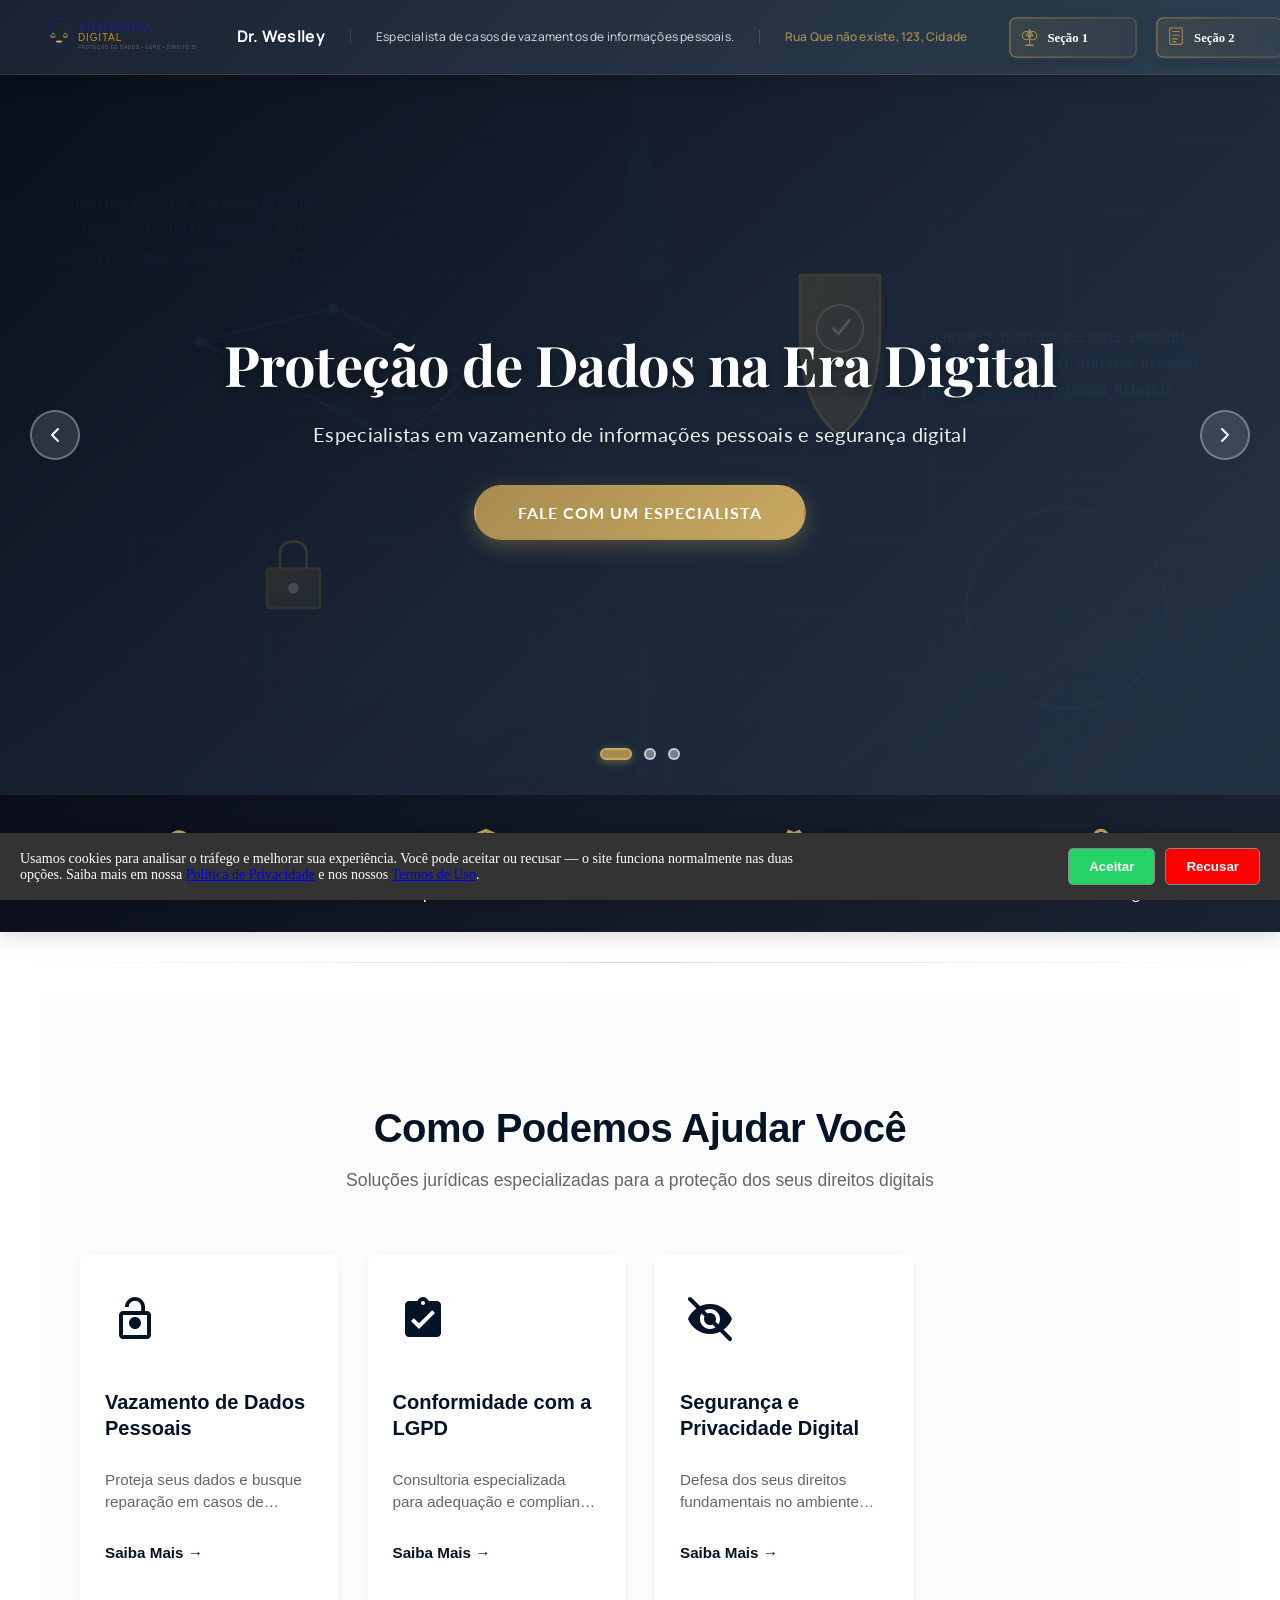
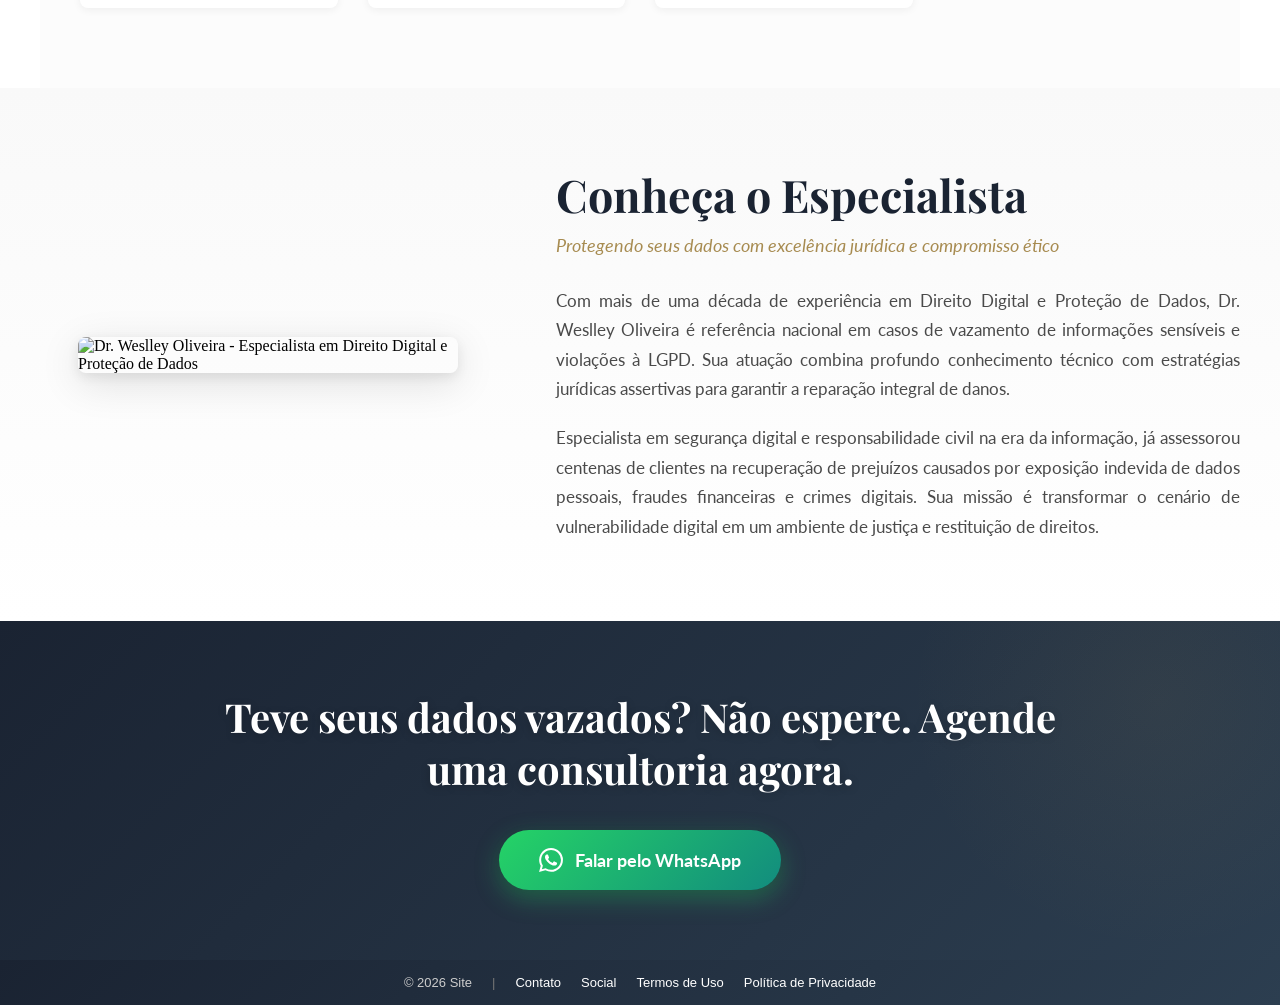
==== commit 3af63449: "Finalizando a tela inicial, e atualização a seção de perguntas" ====
--- a/index.html
+++ b/index.html
@@ -50,8 +50,8 @@
             <div class="content-container-esquerda">
                 <div class="cabecalho-logo">
                     <img
-                        src="imagens/logo.png"
-                        alt="Logo"
+                        src="imagens/logo.svg"
+                        alt="Logo do Escritório"
                         class="imagem-logo"
                     />
                 </div>
@@ -480,161 +480,82 @@
                 </section>
                 <!-- ========== FIM DA SEÇÃO C: ÁREAS DE ATUAÇÃO ========== -->
 
-                <hr class="separador-secao" />
-
-                <!-- SEÇÃO 2 -->
-                <div class="secao delivery-area" id="secao2">
-                    <div class="delivery-conteudo">
-                        <div class="delivery-texto">
-                            <h2 class="titulo-secao">Título da Seção 2</h2>
-                            <p class="descricao-delivery">
-                                Descrição da seção 2.
-                            </p>
-
-                            <!-- Vantagens -->
-                            <div class="vantagens-delivery">
-                                <div class="vantagem">
-                                    ✓ <span>Vantagem 1</span>
-                                </div>
-                                <div class="vantagem">
-                                    ✓ <span>Vantagem 2</span>
-                                </div>
-                                <div class="vantagem">
-                                    ✓ <span>Vantagem 3</span>
-                                </div>
-                            </div>
-
-                            <div class="delivery-imagem">
-                                <img
-                                    src="imagens/imagem4.png"
-                                    alt="Imagem destaque seção 2"
-                                    class="img-destaque-delivery"
+                <!-- ========================================
+                     SEÇÃO D - SOBRE O PROFISSIONAL
+                     ======================================== -->
+                <section id="sobre-profissional" class="secao-sobre">
+                    <div class="container-sobre">
+                        <!-- Coluna 1: Foto do Profissional -->
+                        <div class="coluna-foto fade-in-left">
+                            <img
+                                src="imagens/dr-weslley.jpg"
+                                alt="Dr. Weslley Oliveira - Especialista em Direito Digital e Proteção de Dados"
+                                class="foto-profissional"
+                            />
+                        </div>
+
+                        <!-- Coluna 2: Conteúdo Textual -->
+                        <div class="coluna-texto fade-in-right">
+                            <h2 class="titulo-sobre">Conheça o Especialista</h2>
+                            <p class="subtitulo-sobre">
+                                Protegendo seus dados com excelência jurídica e
+                                compromisso ético
+                            </p>
+                            <p class="paragrafo-sobre">
+                                Com mais de uma década de experiência em Direito
+                                Digital e Proteção de Dados, Dr. Weslley
+                                Oliveira é referência nacional em casos de
+                                vazamento de informações sensíveis e violações à
+                                LGPD. Sua atuação combina profundo conhecimento
+                                técnico com estratégias jurídicas assertivas
+                                para garantir a reparação integral de danos.
+                            </p>
+                            <p class="paragrafo-sobre">
+                                Especialista em segurança digital e
+                                responsabilidade civil na era da informação, já
+                                assessorou centenas de clientes na recuperação
+                                de prejuízos causados por exposição indevida de
+                                dados pessoais, fraudes financeiras e crimes
+                                digitais. Sua missão é transformar o cenário de
+                                vulnerabilidade digital em um ambiente de
+                                justiça e restituição de direitos.
+                            </p>
+                        </div>
+                    </div>
+                </section>
+
+                <!-- ========================================
+                     SEÇÃO E - CHAMADA PARA AÇÃO FINAL (CTA)
+                     ======================================== -->
+                <section id="cta-final" class="secao-cta">
+                    <div class="container-cta">
+                        <h2 class="titulo-cta">
+                            Teve seus dados vazados? Não espere. Agende uma
+                            consultoria agora.
+                        </h2>
+                        <a
+                            href="https://wa.me/5511999999999?text=Olá,%20preciso%20de%20consultoria%20sobre%20vazamento%20de%20dados"
+                            target="_blank"
+                            rel="noopener noreferrer"
+                            class="btn-whatsapp-cta"
+                        >
+                            <!-- Ícone WhatsApp via SVG -->
+                            <svg
+                                xmlns="http://www.w3.org/2000/svg"
+                                width="24"
+                                height="24"
+                                viewBox="0 0 24 24"
+                                fill="currentColor"
+                                class="icone-whatsapp"
+                            >
+                                <path
+                                    d="M17.472 14.382c-.297-.149-1.758-.867-2.03-.967-.273-.099-.471-.148-.67.15-.197.297-.767.966-.94 1.164-.173.199-.347.223-.644.075-.297-.15-1.255-.463-2.39-1.475-.883-.788-1.48-1.761-1.653-2.059-.173-.297-.018-.458.13-.606.134-.133.298-.347.446-.52.149-.174.198-.298.298-.497.099-.198.05-.371-.025-.52-.075-.149-.669-1.612-.916-2.207-.242-.579-.487-.5-.669-.51-.173-.008-.371-.01-.57-.01-.198 0-.52.074-.792.372-.272.297-1.04 1.016-1.04 2.479 0 1.462 1.065 2.875 1.213 3.074.149.198 2.096 3.2 5.077 4.487.709.306 1.262.489 1.694.625.712.227 1.36.195 1.871.118.571-.085 1.758-.719 2.006-1.413.248-.694.248-1.289.173-1.413-.074-.124-.272-.198-.57-.347m-5.421 7.403h-.004a9.87 9.87 0 01-5.031-1.378l-.361-.214-3.741.982.998-3.648-.235-.374a9.86 9.86 0 01-1.51-5.26c.001-5.45 4.436-9.884 9.888-9.884 2.64 0 5.122 1.03 6.988 2.898a9.825 9.825 0 012.893 6.994c-.003 5.45-4.437 9.884-9.885 9.884m8.413-18.297A11.815 11.815 0 0012.05 0C5.495 0 .16 5.335.157 11.892c0 2.096.547 4.142 1.588 5.945L.057 24l6.305-1.654a11.882 11.882 0 005.683 1.448h.005c6.554 0 11.89-5.335 11.893-11.893a11.821 11.821 0 00-3.48-8.413Z"
                                 />
-                            </div>
-                        </div>
-
-                        <!-- Botão de Ação -->
-                        <a
-                            href="https://wa.me/"
-                            target="_blank"
-                            class="link-whatsapp"
-                        >
-                            <img
-                                src="imagens/botao_acao.svg"
-                                alt="Botão de Ação"
-                                class="btn-peca-aqui"
-                            />
+                            </svg>
+                            <span>Falar pelo WhatsApp</span>
                         </a>
                     </div>
-                </div>
-
-                <hr class="separador-secao" />
-
-                <!-- SEÇÃO 3 -->
-                <div class="secao eventos-area" id="secao3">
-                    <h2 class="titulo-secao text-center">Título da Seção 3</h2>
-                    <p class="descricao-eventos">Descrição da seção 3.</p>
-
-                    <!-- CARROSSEL DE IMAGENS -->
-                    <div class="carrossel-container">
-                        <button
-                            class="btn-carrossel prev"
-                            onclick="mudarSlide(-1)"
-                        >
-                            &#10094;
-                        </button>
-                        <div class="carrossel-track-wrapper">
-                            <div class="carrossel-track" id="track-eventos">
-                                <img
-                                    src="imagens/imagem5.png"
-                                    alt="Imagem 5"
-                                    class="slide-evento"
-                                />
-                                <img
-                                    src="imagens/imagem6.png"
-                                    alt="Imagem 6"
-                                    class="slide-evento"
-                                />
-                                <img
-                                    src="imagens/imagem7.png"
-                                    alt="Imagem 7"
-                                    class="slide-evento"
-                                />
-                                <img
-                                    src="imagens/imagem8.png"
-                                    alt="Imagem 8"
-                                    class="slide-evento"
-                                />
-                                <img
-                                    src="imagens/imagem9.png"
-                                    alt="Imagem 9"
-                                    class="slide-evento"
-                                />
-                            </div>
-                        </div>
-                        <button
-                            class="btn-carrossel next"
-                            onclick="mudarSlide(1)"
-                        >
-                            &#10095;
-                        </button>
-                    </div>
-
-                    <!-- PLANOS -->
-                    <div class="container-planos">
-                        <!-- Plano 1 -->
-                        <div class="cartao-plano">
-                            <h3>Plano 1</h3>
-                            <ul class="lista-beneficios">
-                                <li>✔️ Benefício 1</li>
-                                <li>✔️ Benefício 2</li>
-                                <li>✔️ Benefício 3</li>
-                                <li>✔️ Benefício 4</li>
-                            </ul>
-                            <a
-                                href="https://wa.me/55SEUNUMERO?text=Olá, gostaria de informações sobre o Plano 1"
-                                target="_blank"
-                                class="btn-orcamento"
-                                >Saiba mais</a
-                            >
-                        </div>
-
-                        <!-- Plano 2 (Destacado) -->
-                        <div class="cartao-plano destaque">
-                            <div class="badge-recomendado">Destaque</div>
-                            <h3>Plano 2</h3>
-                            <ul class="lista-beneficios">
-                                <li>✔️ Benefício 1</li>
-                                <li>✔️ Benefício 2</li>
-                                <li>✔️ Benefício 3</li>
-                                <li>✔️ Benefício 4</li>
-                            </ul>
-                            <a
-                                href="https://wa.me/55SEUNUMERO?text=Olá, gostaria de informações sobre o Plano 2"
-                                target="_blank"
-                                class="btn-orcamento"
-                                >Saiba mais</a
-                            >
-                        </div>
-
-                        <!-- Plano 3 -->
-                        <div class="cartao-plano">
-                            <h3>Plano 3</h3>
-                            <ul class="lista-beneficios">
-                                <li>✔️ Benefício 1</li>
-                                <li>✔️ Benefício 2</li>
-                                <li>✔️ Benefício 3</li>
-                                <li>✔️ Benefício 4</li>
-                            </ul>
-                            <a
-                                href="https://wa.me/55SEUNUMERO?text=Olá, gostaria de informações sobre o Plano 3"
-                                target="_blank"
-                                class="btn-orcamento"
-                                >Saiba mais</a
-                            >
-                        </div>
-                    </div>
-                </div>
+                </section>
             </div>
         </div>
         <!-- fim .colunas -->
--- a/style.css
+++ b/style.css
@@ -1018,6 +1018,281 @@
     background-color: #1ebd5a;
 }
 
+/* ========================================
+   SEÇÃO D - SOBRE O PROFISSIONAL
+   ======================================== */
+
+.secao-sobre {
+    background: linear-gradient(180deg, #f9f9f9 0%, #ffffff 100%);
+    padding: 80px 20px;
+    position: relative;
+    overflow: hidden;
+}
+
+.container-sobre {
+    max-width: 1200px;
+    margin: 0 auto;
+    display: grid;
+    grid-template-columns: 1fr 1.5fr;
+    gap: 60px;
+    align-items: center;
+}
+
+/* Coluna da Foto */
+.coluna-foto {
+    display: flex;
+    justify-content: center;
+    align-items: center;
+    opacity: 0;
+    transform: translateX(-50px);
+    transition: all 0.8s cubic-bezier(0.25, 0.46, 0.45, 0.94);
+}
+
+.coluna-foto.visible {
+    opacity: 1;
+    transform: translateX(0);
+}
+
+.foto-profissional {
+    width: 100%;
+    max-width: 380px;
+    height: auto;
+    object-fit: cover;
+    border-radius: 8px;
+    box-shadow:
+        0 10px 40px rgba(0, 0, 0, 0.12),
+        0 4px 12px rgba(0, 0, 0, 0.08);
+    transition:
+        transform 0.3s ease,
+        box-shadow 0.3s ease;
+}
+
+.foto-profissional:hover {
+    transform: scale(1.02);
+    box-shadow:
+        0 15px 50px rgba(0, 0, 0, 0.15),
+        0 6px 18px rgba(0, 0, 0, 0.1);
+}
+
+/* Coluna do Texto */
+.coluna-texto {
+    opacity: 0;
+    transform: translateX(50px);
+    transition: all 0.8s cubic-bezier(0.25, 0.46, 0.45, 0.94) 0.2s;
+}
+
+.coluna-texto.visible {
+    opacity: 1;
+    transform: translateX(0);
+}
+
+.titulo-sobre {
+    font-family: "Playfair Display", serif;
+    font-size: 2.8rem;
+    font-weight: 700;
+    color: #1a2332;
+    margin: 0 0 12px 0;
+    line-height: 1.2;
+}
+
+.subtitulo-sobre {
+    font-family: "Lato", sans-serif;
+    font-size: 1.15rem;
+    font-weight: 400;
+    color: #a78b50;
+    margin: 0 0 30px 0;
+    font-style: italic;
+}
+
+.paragrafo-sobre {
+    font-family: "Lato", sans-serif;
+    font-size: 1.05rem;
+    line-height: 1.75;
+    color: #4a4a4a;
+    margin: 0 0 20px 0;
+    text-align: justify;
+}
+
+.paragrafo-sobre:last-of-type {
+    margin-bottom: 0;
+}
+
+/* Responsividade - Mobile */
+@media (max-width: 768px) {
+    .container-sobre {
+        grid-template-columns: 1fr;
+        gap: 40px;
+    }
+
+    .coluna-foto,
+    .coluna-texto {
+        transform: translateX(0);
+    }
+
+    .coluna-foto.visible,
+    .coluna-texto.visible {
+        transform: translateY(0);
+    }
+
+    .titulo-sobre {
+        font-size: 2.2rem;
+        text-align: center;
+    }
+
+    .subtitulo-sobre {
+        font-size: 1rem;
+        text-align: center;
+    }
+
+    .paragrafo-sobre {
+        font-size: 1rem;
+        text-align: left;
+    }
+
+    .foto-profissional {
+        max-width: 300px;
+    }
+}
+
+/* ========================================
+   SEÇÃO E - CHAMADA PARA AÇÃO FINAL (CTA)
+   ======================================== */
+
+.secao-cta {
+    background: linear-gradient(135deg, #1a2332 0%, #2c3e50 100%);
+    padding: 70px 20px;
+    text-align: center;
+    position: relative;
+    overflow: hidden;
+}
+
+/* Efeito de fundo sutil */
+.secao-cta::before {
+    content: "";
+    position: absolute;
+    top: -50%;
+    right: -10%;
+    width: 500px;
+    height: 500px;
+    background: radial-gradient(
+        circle,
+        rgba(167, 139, 80, 0.08) 0%,
+        transparent 70%
+    );
+    border-radius: 50%;
+    pointer-events: none;
+}
+
+.container-cta {
+    max-width: 900px;
+    margin: 0 auto;
+    display: flex;
+    flex-direction: column;
+    align-items: center;
+    gap: 35px;
+    position: relative;
+    z-index: 1;
+}
+
+.titulo-cta {
+    font-family: "Playfair Display", serif;
+    font-size: 2.5rem;
+    font-weight: 700;
+    color: #ffffff;
+    margin: 0;
+    line-height: 1.3;
+    text-shadow: 0 2px 10px rgba(0, 0, 0, 0.2);
+}
+
+/* Botão WhatsApp com Animação Pulse */
+.btn-whatsapp-cta {
+    display: inline-flex;
+    align-items: center;
+    gap: 12px;
+    background: linear-gradient(135deg, #25d366 0%, #128c7e 100%);
+    color: #ffffff;
+    font-family: "Lato", sans-serif;
+    font-size: 1.15rem;
+    font-weight: 700;
+    text-decoration: none;
+    padding: 18px 40px;
+    border-radius: 50px;
+    box-shadow:
+        0 8px 25px rgba(37, 211, 102, 0.35),
+        0 3px 10px rgba(0, 0, 0, 0.15);
+    transition: all 0.3s cubic-bezier(0.25, 0.46, 0.45, 0.94);
+    position: relative;
+    animation: pulse-subtle 3s ease-in-out infinite;
+}
+
+.btn-whatsapp-cta:hover {
+    transform: scale(1.08);
+    box-shadow:
+        0 12px 35px rgba(37, 211, 102, 0.45),
+        0 5px 15px rgba(0, 0, 0, 0.2);
+    animation: none; /* Para a pulsação ao hover */
+}
+
+.btn-whatsapp-cta:active {
+    transform: scale(1.02);
+}
+
+.icone-whatsapp {
+    width: 24px;
+    height: 24px;
+    flex-shrink: 0;
+}
+
+/* Animação Pulse Sutil */
+@keyframes pulse-subtle {
+    0%,
+    100% {
+        transform: scale(1);
+        box-shadow:
+            0 8px 25px rgba(37, 211, 102, 0.35),
+            0 3px 10px rgba(0, 0, 0, 0.15);
+    }
+    50% {
+        transform: scale(1.03);
+        box-shadow:
+            0 10px 30px rgba(37, 211, 102, 0.45),
+            0 4px 12px rgba(0, 0, 0, 0.2);
+    }
+}
+
+/* Responsividade - Mobile */
+@media (max-width: 768px) {
+    .secao-cta {
+        padding: 50px 20px;
+    }
+
+    .titulo-cta {
+        font-size: 1.8rem;
+    }
+
+    .btn-whatsapp-cta {
+        font-size: 1rem;
+        padding: 15px 30px;
+        gap: 10px;
+    }
+
+    .icone-whatsapp {
+        width: 20px;
+        height: 20px;
+    }
+}
+
+@media (max-width: 480px) {
+    .titulo-cta {
+        font-size: 1.5rem;
+    }
+
+    .btn-whatsapp-cta {
+        width: 100%;
+        justify-content: center;
+    }
+}
+
 /* Estilização do Footer */
 
 .rodape-minimalista {
@@ -1115,13 +1390,14 @@
 /* ========================================= */
 
 .cabecalho-simples {
-    background-color: #6a0909;
+    background: linear-gradient(135deg, #1a2332 0%, #2c3e50 100%);
+    width: 100%;
     padding: 20px 0;
     text-align: center;
 }
 
 .cabecalho-simples img {
-    height: 150px; /* Ajuste conforme o tamanho da sua logo */
+    height: 450px; /* Ajuste conforme o tamanho da sua logo */
 }
 
 .container-legal {
@@ -1188,6 +1464,170 @@
 }
 
 /* ===========================================
+   FAQ ACCORDION - SEÇÃO DE PERGUNTAS FREQUENTES
+   =========================================== */
+
+#faq-section {
+    padding: 60px 0;
+    background: linear-gradient(180deg, #ffffff 0%, #f8f9fa 100%);
+}
+
+.faq-header {
+    text-align: center;
+    margin-bottom: 50px;
+    opacity: 0;
+    transform: translateY(30px);
+    transition: all 0.6s ease-out;
+}
+
+.faq-header.visible {
+    opacity: 1;
+    transform: translateY(0);
+}
+
+.faq-title {
+    font-family: "Playfair Display", serif;
+    font-size: 2.8rem;
+    font-weight: 700;
+    color: #1a2332;
+    margin: 0 0 15px 0;
+    letter-spacing: -0.5px;
+}
+
+.faq-subtitle {
+    font-family: "Lato", sans-serif;
+    font-size: 1.1rem;
+    color: #5a6c7d;
+    line-height: 1.6;
+    max-width: 700px;
+    margin: 0 auto;
+}
+
+.faq-container {
+    max-width: 900px;
+    margin: 0 auto;
+    padding: 0 20px;
+}
+
+.faq-item {
+    background: white;
+    margin-bottom: 15px;
+    border-radius: 10px;
+    box-shadow: 0 2px 8px rgba(0, 0, 0, 0.06);
+    overflow: hidden;
+    opacity: 0;
+    transform: translateY(30px);
+    transition: all 0.3s ease;
+}
+
+.faq-item.animate {
+    opacity: 1;
+    transform: translateY(0);
+}
+
+.faq-item:hover {
+    box-shadow: 0 4px 15px rgba(167, 139, 80, 0.15);
+}
+
+.faq-question {
+    width: 100%;
+    background: transparent;
+    border: none;
+    padding: 25px 30px;
+    display: flex;
+    justify-content: space-between;
+    align-items: center;
+    cursor: pointer;
+    text-align: left;
+    font-family: "Montserrat", sans-serif;
+    font-size: 1.1rem;
+    font-weight: 600;
+    color: #1a2332;
+    transition: all 0.3s ease;
+    position: relative;
+}
+
+.faq-question:hover {
+    color: #a78b50;
+}
+
+.faq-question::after {
+    content: "+";
+    font-size: 2rem;
+    font-weight: 300;
+    color: #a78b50;
+    transition: all 0.4s ease-in-out;
+    flex-shrink: 0;
+    margin-left: 20px;
+}
+
+.faq-item.active .faq-question::after {
+    transform: rotate(45deg);
+    color: #1a2332;
+}
+
+.faq-answer {
+    max-height: 0;
+    overflow: hidden;
+    opacity: 0;
+    transition:
+        max-height 0.4s ease-in-out,
+        opacity 0.4s ease-in-out,
+        padding 0.4s ease-in-out;
+    padding: 0 30px;
+}
+
+.faq-item.active .faq-answer {
+    opacity: 1;
+    padding: 0 30px 25px 30px;
+}
+
+.faq-answer-content {
+    font-family: "Lato", sans-serif;
+    font-size: 1rem;
+    line-height: 1.7;
+    color: #4a5568;
+}
+
+.faq-answer-content p {
+    margin: 0 0 15px 0;
+}
+
+.faq-answer-content p:last-child {
+    margin-bottom: 0;
+}
+
+.faq-answer-content ul {
+    margin: 10px 0;
+    padding-left: 25px;
+}
+
+.faq-answer-content li {
+    margin-bottom: 8px;
+    color: #4a5568;
+}
+
+.faq-answer-content strong {
+    color: #1a2332;
+    font-weight: 600;
+}
+
+/* Animação de destaque para itens do FAQ */
+@keyframes highlight {
+    0%,
+    100% {
+        background-color: white;
+    }
+    50% {
+        background-color: rgba(167, 139, 80, 0.08);
+    }
+}
+
+.faq-item.highlight {
+    animation: highlight 1s ease-in-out;
+}
+
+/* ===========================================
    RESPONSIVIDADE
    =========================================== */
 
@@ -1594,7 +2034,43 @@
         padding: 10px;
     }
 
-    /* Páginas legais */
+    /* FAQ Accordion - Mobile */
+    #faq-section {
+        padding: 40px 0;
+    }
+
+    .faq-title {
+        font-size: 2rem;
+    }
+
+    .faq-subtitle {
+        font-size: 1rem;
+        padding: 0 15px;
+    }
+
+    .faq-question {
+        padding: 20px;
+        font-size: 1rem;
+    }
+
+    .faq-question::after {
+        font-size: 1.8rem;
+        margin-left: 15px;
+    }
+
+    .faq-answer {
+        padding: 0 20px;
+    }
+
+    .faq-item.active .faq-answer {
+        padding: 0 20px 20px 20px;
+    }
+
+    .faq-answer-content {
+        font-size: 0.95rem;
+    }
+
+    /* Cabeçalho simples */
     .cabecalho-simples img {
         height: 120px;
     }
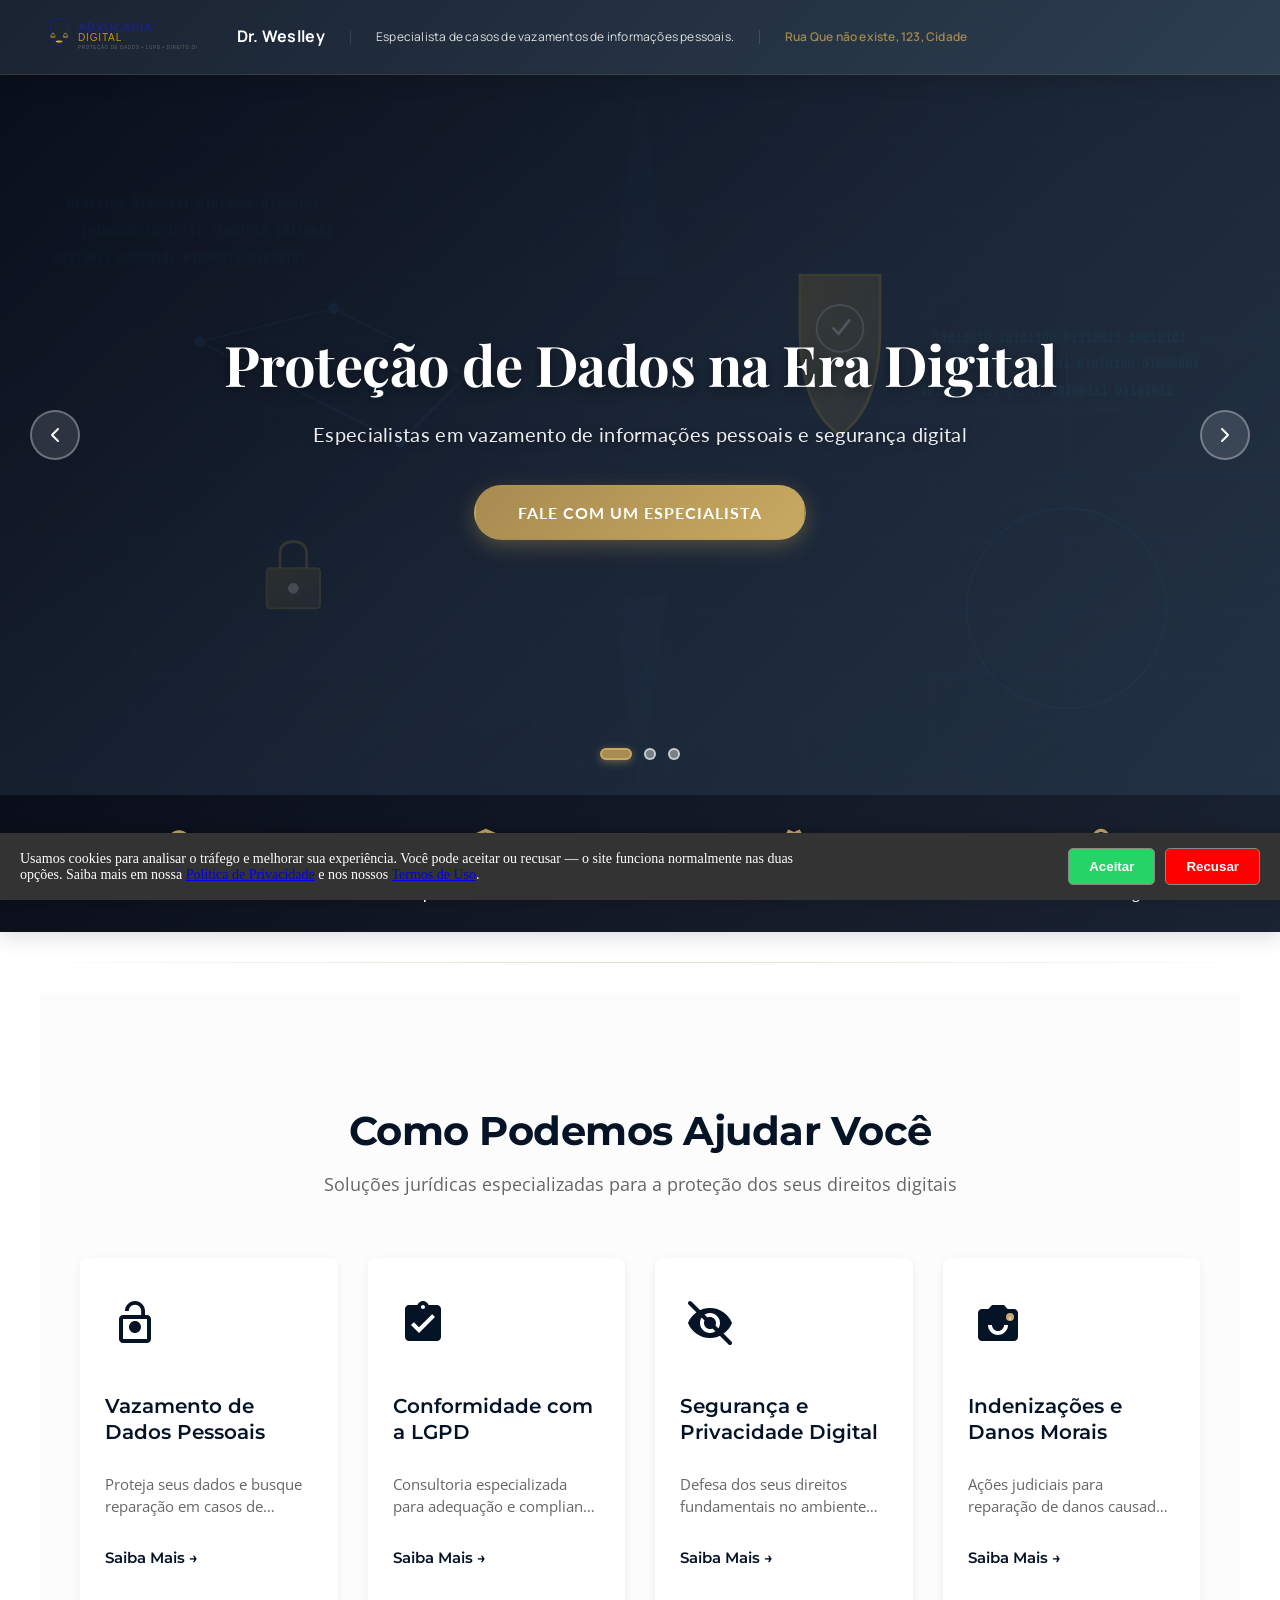
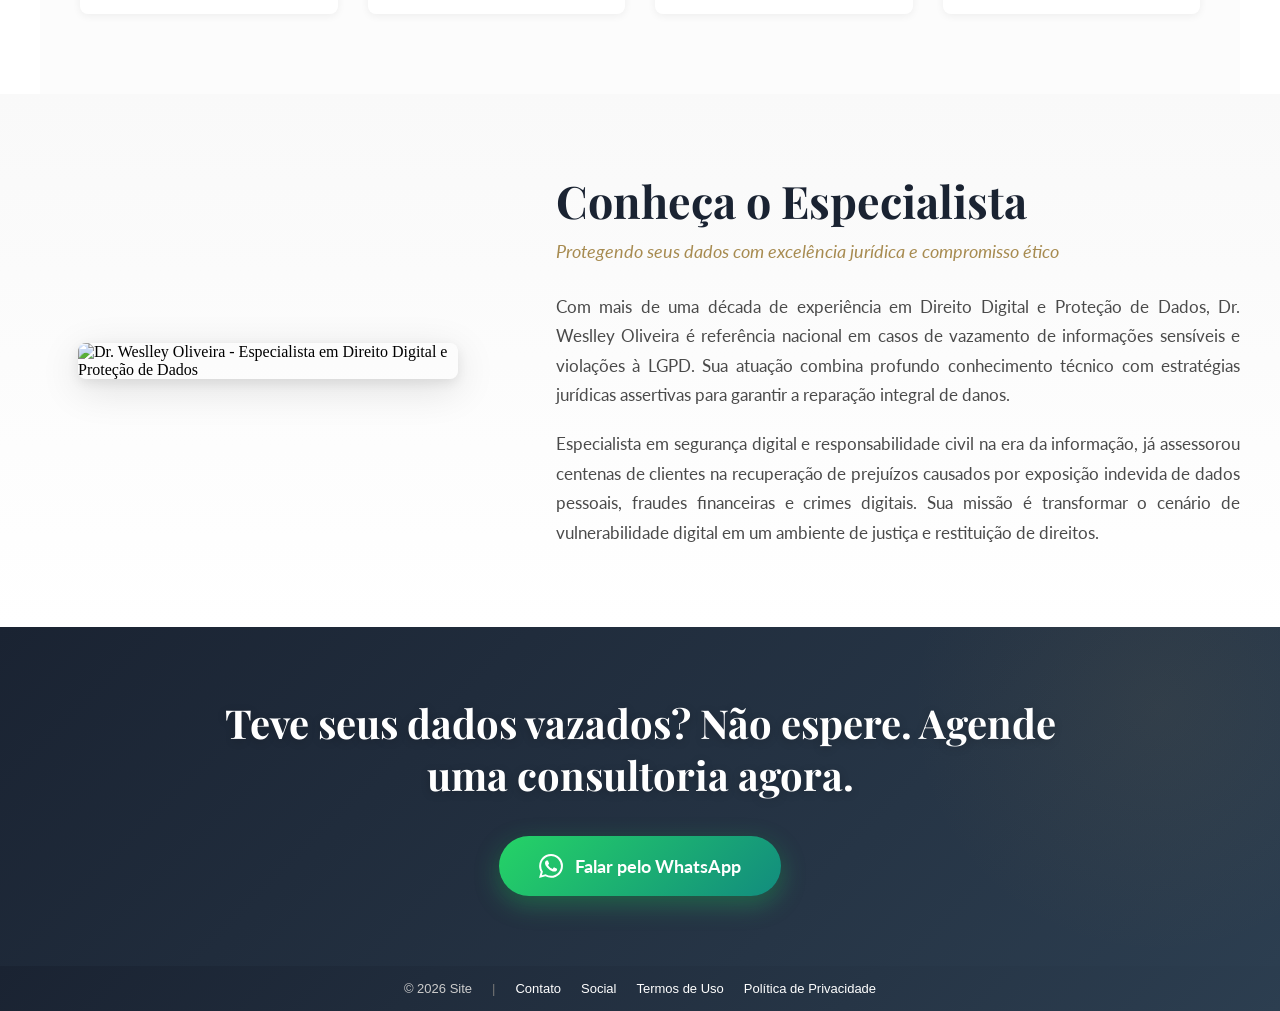
==== commit 22bca479: "Atualizando os termos de uso e política de privacidade" ====
--- a/index.html
+++ b/index.html
@@ -66,42 +66,6 @@
                         Rua Que não existe, 123, Cidade
                     </p>
                 </div>
-
-                <!-- BOTÕES DE NAVEGAÇÃO -->
-                <nav class="navegacao-servicos">
-                    <!-- Botão 1 -->
-                    <div class="div-botao">
-                        <a href="#secao1">
-                            <img
-                                src="imagens/botao1.svg"
-                                alt="Ir para Seção 1"
-                                class="img-botao"
-                            />
-                        </a>
-                    </div>
-
-                    <!-- Botão 2 -->
-                    <div class="div-botao">
-                        <a href="#secao2">
-                            <img
-                                src="imagens/botao2.svg"
-                                alt="Ir para Seção 2"
-                                class="img-botao"
-                            />
-                        </a>
-                    </div>
-
-                    <!-- Botão 3 -->
-                    <div class="div-botao">
-                        <a href="#secao3">
-                            <img
-                                src="imagens/botao3.svg"
-                                alt="Ir para Seção 3"
-                                class="img-botao"
-                            />
-                        </a>
-                    </div>
-                </nav>
             </div>
 
             <div class="content-container-direita">
@@ -486,7 +450,7 @@
                 <section id="sobre-profissional" class="secao-sobre">
                     <div class="container-sobre">
                         <!-- Coluna 1: Foto do Profissional -->
-                        <div class="coluna-foto fade-in-left">
+                        <div class="coluna-foto">
                             <img
                                 src="imagens/dr-weslley.jpg"
                                 alt="Dr. Weslley Oliveira - Especialista em Direito Digital e Proteção de Dados"
@@ -495,7 +459,7 @@
                         </div>
 
                         <!-- Coluna 2: Conteúdo Textual -->
-                        <div class="coluna-texto fade-in-right">
+                        <div class="coluna-texto">
                             <h2 class="titulo-sobre">Conheça o Especialista</h2>
                             <p class="subtitulo-sobre">
                                 Protegendo seus dados com excelência jurídica e
--- a/style.css
+++ b/style.css
@@ -1,6 +1,6 @@
 @import url("https://fonts.googleapis.com/css2?family=Manrope:wght@400;700&display=swap");
 @import url("https://fonts.googleapis.com/css2?family=Lato:wght@400;700&family=Playfair+Display:wght@600;700&display=swap");
-@import url("https://fonts.googleapis.com/css2?family=Petit+Formal+Script&display=swap");
+@import url("https://fonts.googleapis.com/css2?family=Montserrat:wght@400;600;700&family=Open+Sans:wght@300;400;600&display=swap");
 * {
     box-sizing: border-box;
 }
@@ -65,24 +65,6 @@
     flex: 1;
 }
 
-.content-container-topo {
-    background-color: darkslategray;
-    width: 15%;
-    height: auto;
-    position: sticky;
-    top: 0;
-    flex-shrink: 0;
-    overflow-y: visible;
-    z-index: 100;
-    display: flex;
-    flex-direction: row;
-    align-items: center;
-    position: fixed;
-    left: 0;
-    width: 100%;
-    height: 60px;
-}
-
 /* logo */
 
 .logo {
@@ -137,6 +119,7 @@
 .titulo-endereco {
     font-size: 12px;
     font-weight: 600;
+    margin-left: auto;
     margin: 0;
     line-height: 1.2;
     color: rgba(167, 139, 80, 0.95);
@@ -197,36 +180,6 @@
 .img-botao:active {
     transform: translateY(-1px);
     box-shadow: 0 3px 10px rgba(167, 139, 80, 0.2);
-}
-
-.secao {
-    min-height: 100vh; /* Faz cada bloco ocupar a altura inteira da tela */
-    padding: 40px;
-    display: flex;
-    flex-direction: column;
-    justify-content: center; /* Centraliza o texto no meio da tela temporariamente */
-    align-items: center;
-    font-family: sans-serif;
-    font-size: 24px;
-}
-
-/* Cores de marcação temporárias */
-
-.inicio {
-    background-color: white;
-    color: black;
-}
-.azul {
-    background-color: blue;
-    color: white;
-}
-.verde {
-    background-color: green;
-    color: white;
-}
-.roxa {
-    background-color: purple;
-    color: white;
 }
 
 /*linha separadora - Estilo Advocacia*/
@@ -704,319 +657,6 @@
     gap: 10px;
 }
 /* ========== FIM DA SEÇÃO C: ÁREAS DE ATUAÇÃO ==========  */
-
-/* --- SEÇÃO INICIAL (Removida - Substituída pelo Hero Carousel) --- */
-.inicio {
-    background-color: #ffffff;
-    padding: 30px 20px 60px 60px;
-    display: flex;
-    justify-content: flex-start;
-    align-items: center;
-    min-height: auto;
-}
-
-.destaque-principal {
-    display: none; /* Removido - agora usamos o Hero Carousel */
-}
-
-.imagem-destaque {
-    display: none; /* Removido */
-}
-
-.texto-marketing {
-    display: none; /* Removido */
-}
-
-/* --- SEÇÃO SELF SERVICE (REMOVIDA) --- */
-.self-service-area {
-    display: none; /* Removida - substituída pela seção de áreas de atuação */
-}
-
-.titulo-secao {
-    display: none;
-    font-size: 28px;
-}
-
-/* --- BOTÕES DE ABAS (REMOVIDOS) --- */
-.botoes-dias,
-.btn-dia,
-.btn-dia.ativo,
-.conteudo-aba,
-.conteudo-aba.ativa,
-.carrossel-mini,
-.carrossel-mini::-webkit-scrollbar,
-.carrossel-mini::-webkit-scrollbar-thumb,
-.img-carrossel,
-.textos-explicativos,
-.textos-explicativos h3,
-.textos-explicativos p,
-.caixa-preco-destaque {
-    display: none; /* Removidos - não são mais necessários */
-}
-
-.preco-item,
-.preco-item .valor,
-.preco-item .forma-pgto,
-.separador-ou,
-.precos-domingo,
-.opcao-domingo,
-.opcao-domingo h4,
-.preco-discreto {
-    display: none; /* Removidos */
-}
-
-/* --- SEÇÃO DELIVERY --- */
-.delivery-area {
-    background-color: #ffffff; /* Fundo limpo para destacar a foto */
-    padding: 80px 40px;
-    display: flex;
-    align-items: center;
-    justify-content: center;
-}
-
-.delivery-conteudo {
-    display: flex;
-    flex-direction: column; /* Coloca os textos e depois a foto embaixo */
-    align-items: center;
-    gap: 40px;
-    max-width: 800px;
-}
-
-.delivery-texto {
-    text-align: center;
-}
-
-.descricao-delivery {
-    font-size: 18px;
-    color: #555;
-    line-height: 1.6;
-    margin-bottom: 25px;
-}
-
-/* Selos de Confiança */
-.vantagens-delivery {
-    display: flex;
-    justify-content: center;
-    gap: 15px;
-    margin-bottom: 40px;
-    flex-wrap: wrap; /* Permite quebrar linha se a tela for pequena */
-}
-
-.vantagem {
-    background-color: #fff3f3; /* Fundo vermelho bem clarinho */
-    color: #6a0909;
-    padding: 10px 15px;
-    border-radius: 8px;
-    font-weight: bold;
-    font-size: 14px;
-    display: flex;
-    align-items: center;
-    gap: 8px;
-}
-
-/* Imagem do Delivery */
-.img-destaque-delivery {
-    width: 100%;
-    max-width: 500px;
-    border-radius: 15px;
-    box-shadow: 0 10px 25px rgba(0, 0, 0, 0.1);
-    object-fit: cover;
-}
-
-/* --- BOTÃO DO WHATSAPP COM ANIMAÇÃO --- */
-.link-whatsapp {
-    display: inline-block;
-    transition: transform 0.3s ease;
-    animation: pulsar 2s infinite; /* A mágica que faz o botão pulsar */
-}
-
-.link-whatsapp:hover {
-    transform: scale(1.05);
-    animation: none; /* Para de pulsar quando o cliente passa o mouse */
-}
-
-.btn-peca-aqui {
-    width: 250px;
-    max-width: 100%;
-    height: auto;
-}
-
-/* Keyframes da animação de pulsar */
-@keyframes pulsar {
-    0% {
-        transform: scale(1);
-    }
-    50% {
-        transform: scale(1.1);
-    }
-    100% {
-        transform: scale(1);
-    }
-}
-
-/* --- SEÇÃO EVENTOS E FESTAS --- */
-.eventos-area {
-    background-color: #f9f9f9; /* Um cinza muito claro para diferenciar das outras abas */
-    padding: 80px 40px;
-    display: flex;
-    flex-direction: column;
-    align-items: center;
-}
-
-.text-center {
-    text-align: center;
-}
-
-.descricao-eventos {
-    text-align: center;
-    color: #555;
-    max-width: 600px;
-    margin-bottom: 40px;
-    line-height: 1.6;
-    font-size: 16px;
-}
-
-/* Carrossel de Imagens */
-.carrossel-container {
-    display: flex;
-    align-items: center;
-    justify-content: center;
-    gap: 15px;
-    margin-bottom: 60px;
-    width: 100%;
-    max-width: 800px;
-}
-
-.carrossel-track-wrapper {
-    overflow: hidden; /* Esconde as imagens que estão fora da tela */
-    border-radius: 12px;
-    box-shadow: 0 8px 20px rgba(0, 0, 0, 0.15);
-    width: 100%;
-}
-
-.carrossel-track {
-    display: flex;
-    transition: transform 0.4s ease-in-out; /* Animação de deslizar suave */
-}
-
-.slide-evento {
-    width: 100%;
-    flex-shrink: 0;
-    height: 350px;
-    object-fit: cover;
-}
-
-.btn-carrossel {
-    background-color: #6a0909;
-    color: white;
-    border: none;
-    border-radius: 50%;
-    width: 45px;
-    height: 45px;
-    font-size: 20px;
-    cursor: pointer;
-    transition: background 0.3s;
-    display: flex;
-    align-items: center;
-    justify-content: center;
-}
-
-.btn-carrossel:hover {
-    background-color: #420505;
-}
-
-/* Planos Estilo SaaS */
-.container-planos {
-    display: flex;
-    justify-content: center;
-    gap: 20px;
-    width: 100%;
-    flex-wrap: wrap;
-}
-
-.cartao-plano {
-    background-color: #ffffff;
-    border: 1px solid #e0e0e0;
-    border-radius: 12px;
-    padding: 30px 25px;
-    width: 280px;
-    display: flex;
-    flex-direction: column;
-    align-items: center;
-    box-shadow: 0 4px 15px rgba(0, 0, 0, 0.05);
-    position: relative;
-    transition:
-        transform 0.3s,
-        box-shadow 0.3s;
-}
-
-.cartao-plano:hover {
-    transform: translateY(-5px); /* Efeito de flutuar ao passar o mouse */
-    box-shadow: 0 8px 25px rgba(0, 0, 0, 0.1);
-}
-
-/* Destacando o plano do meio (Buffet) */
-.cartao-plano.destaque {
-    border: 2px solid #6a0909;
-    transform: scale(1.05); /* Deixa ele um pouco maior */
-}
-
-.cartao-plano.destaque:hover {
-    transform: scale(1.05) translateY(-5px);
-}
-
-.badge-recomendado {
-    position: absolute;
-    top: -12px;
-    background-color: #6a0909;
-    color: #fff;
-    padding: 5px 15px;
-    border-radius: 20px;
-    font-size: 12px;
-    font-weight: bold;
-}
-
-.cartao-plano h3 {
-    font-family: "Montserrat", sans-serif;
-    color: #333;
-    margin-bottom: 20px;
-    font-size: 20px;
-    text-align: center;
-}
-
-.lista-beneficios {
-    list-style: none;
-    padding: 0;
-    margin: 0 0 30px 0;
-    width: 100%;
-    flex-grow: 1;
-}
-
-.lista-beneficios li {
-    color: #555;
-    font-size: 14px;
-    margin-bottom: 12px;
-    line-height: 1.4;
-    border-bottom: 1px solid #f1f1f1;
-    padding-bottom: 8px;
-}
-
-.btn-orcamento {
-    background-color: #25d366; /* Cor verde padrão do WhatsApp */
-    color: #fff;
-    text-decoration: none;
-    padding: 12px 20px;
-    border-radius: 8px;
-    font-weight: bold;
-    font-size: 15px;
-    width: 100%;
-    text-align: center;
-    transition: background 0.3s;
-}
-
-.btn-orcamento:hover {
-    background-color: #1ebd5a;
-}
 
 /* ========================================
    SEÇÃO D - SOBRE O PROFISSIONAL
@@ -1397,7 +1037,7 @@
 }
 
 .cabecalho-simples img {
-    height: 450px; /* Ajuste conforme o tamanho da sua logo */
+    height: 60px; /* Altura corrigida — era 450px por engano */
 }
 
 .container-legal {
@@ -1445,7 +1085,7 @@
 
 .btn-cta-interno {
     display: inline-block;
-    background: linear-gradient(135deg, #420505 0%, #6a0909 100%);
+    background: #0a0e1a;
     color: white;
     font-family: "Montserrat", sans-serif;
     font-size: 1.1rem;
@@ -1458,7 +1098,7 @@
 }
 
 .btn-cta-interno:hover {
-    background: linear-gradient(135deg, #6a0909 0%, #420505 100%);
+    background: linear-gradient(135deg, green 0%, green 100%);
     transform: translateY(-3px);
     box-shadow: 0 6px 20px rgba(66, 5, 5, 0.4);
 }
@@ -1733,14 +1373,6 @@
         min-height: 300px;
         padding: 30px 20px;
     }
-
-    .container-planos {
-        flex-direction: column;
-    }
-
-    .cartao-plano {
-        width: 100%;
-    }
 }
 
 /* --- MOBILE (até 768px) --- */
@@ -1880,16 +1512,6 @@
         border-radius: 6px;
     }
 
-    /* Seções com padding reduzido */
-    .secao {
-        padding: 30px 20px;
-        min-height: auto;
-    }
-
-    .inicio {
-        padding: 20px 15px 40px 15px;
-    }
-
     /* Áreas de Atuação - Mobile */
     .areas-atuacao {
         padding: 50px 20px;
@@ -1932,76 +1554,6 @@
     .card-description {
         font-size: 0.9rem;
         margin-bottom: 16px;
-    }
-
-    /* Delivery */
-    .delivery-area {
-        padding: 50px 20px;
-    }
-
-    .delivery-conteudo {
-        max-width: 100%;
-        gap: 25px;
-    }
-
-    .descricao-delivery {
-        font-size: 15px;
-    }
-
-    .vantagens-delivery {
-        gap: 10px;
-    }
-
-    .vantagem {
-        font-size: 13px;
-        padding: 8px 12px;
-    }
-
-    .img-destaque-delivery {
-        max-width: 100%;
-    }
-
-    .btn-peca-aqui {
-        width: 200px;
-    }
-
-    /* Eventos */
-    .eventos-area {
-        padding: 50px 20px;
-    }
-
-    .carrossel-container {
-        gap: 8px;
-    }
-
-    .slide-evento {
-        height: 220px;
-    }
-
-    .btn-carrossel {
-        width: 35px;
-        height: 35px;
-        font-size: 16px;
-    }
-
-    /* Planos em coluna */
-    .container-planos {
-        flex-direction: column;
-        align-items: center;
-    }
-
-    .cartao-plano {
-        width: 100%;
-        max-width: 360px;
-    }
-
-    /* Remove o scale no plano destaque para não vazar */
-    .cartao-plano.destaque {
-        transform: none;
-    }
-
-    .cartao-plano.destaque:hover {
-        transform: translateY(-5px);
     }
 
     /* Footer */
@@ -2072,7 +1624,7 @@
 
     /* Cabeçalho simples */
     .cabecalho-simples img {
-        height: 120px;
+        height: 50px;
     }
 
     .container-legal {
@@ -2170,28 +1722,6 @@
         font-size: 0.85rem;
     }
 
-    .img-carrossel {
-        width: 200px;
-        height: 130px;
-    }
-
-    .btn-dia {
-        padding: 8px 14px;
-        font-size: 13px;
-    }
-
-    .slide-evento {
-        height: 180px;
-    }
-
-    .titulo-secao {
-        font-size: 20px;
-    }
-
-    .texto-marketing {
-        font-size: 14px;
-    }
-
     /* Trust Banner - Mobile Pequeno */
     .trust-banner {
         padding: 18px 12px;
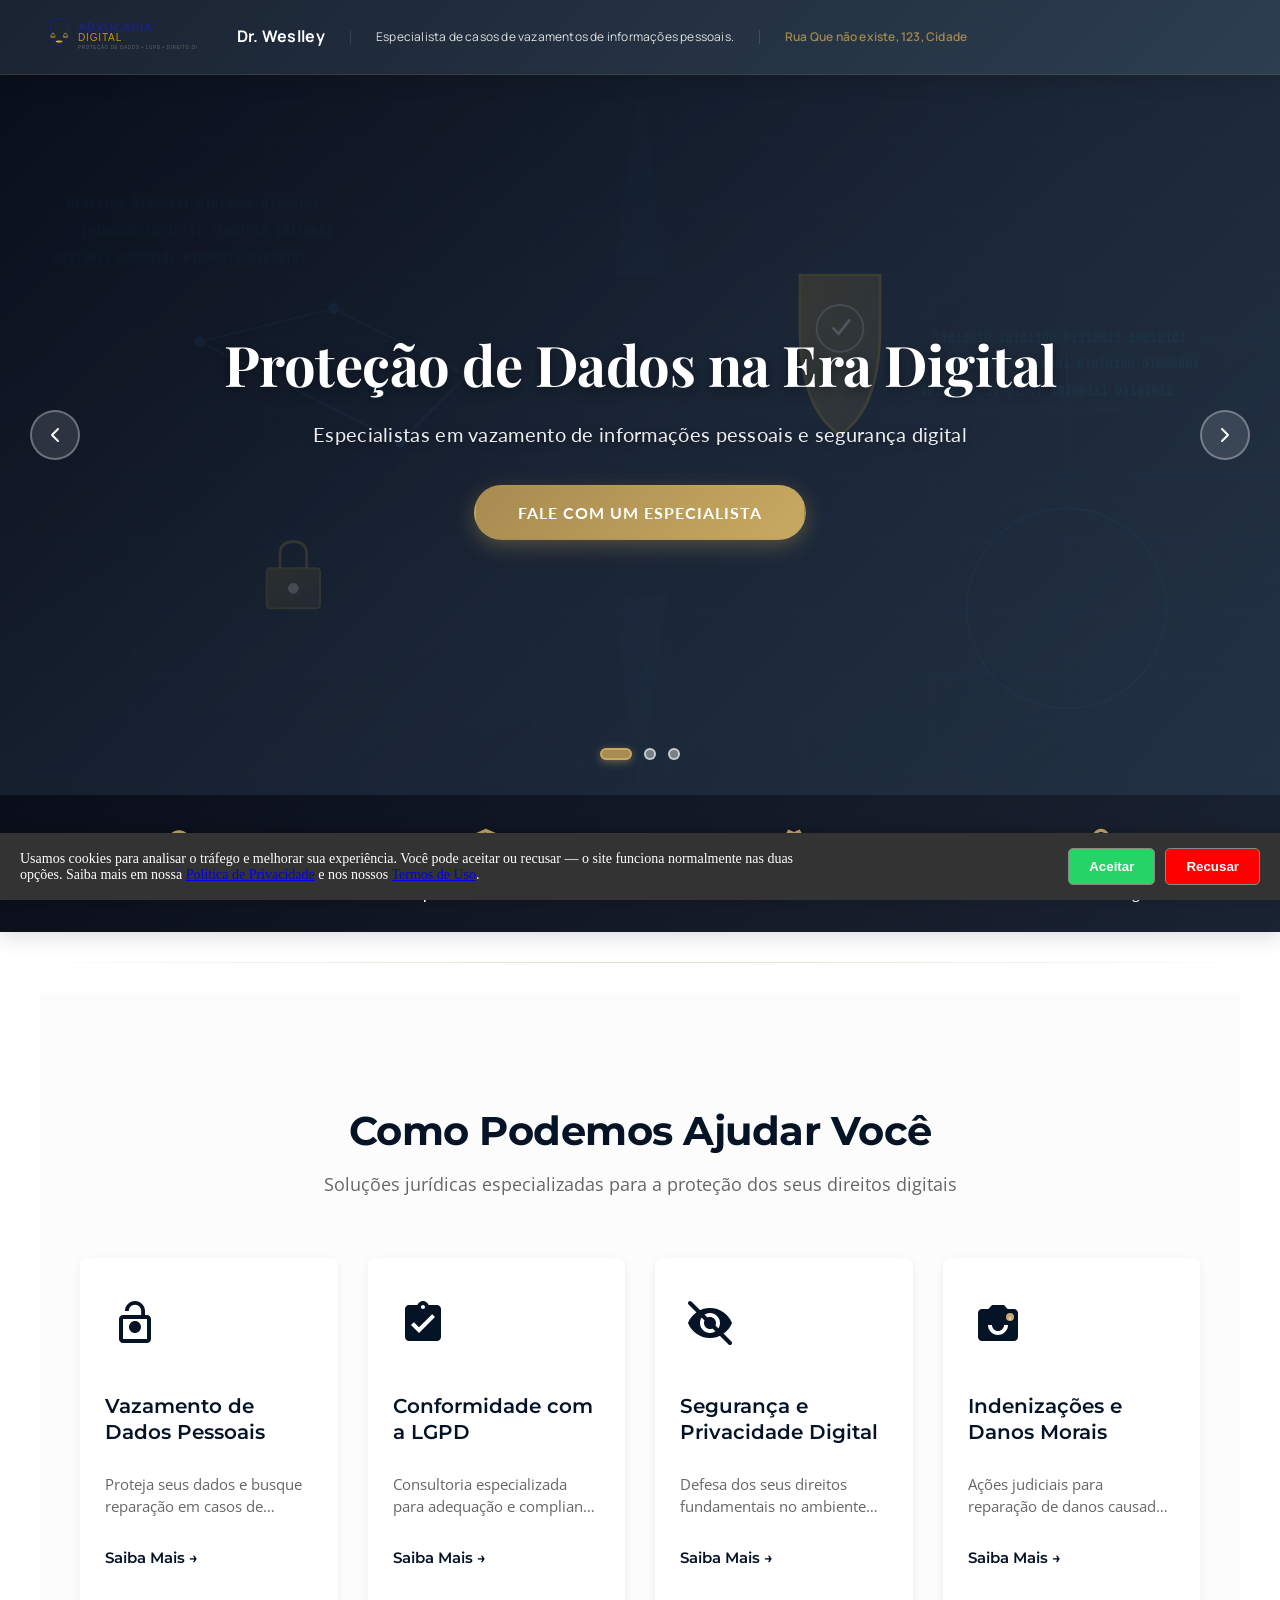
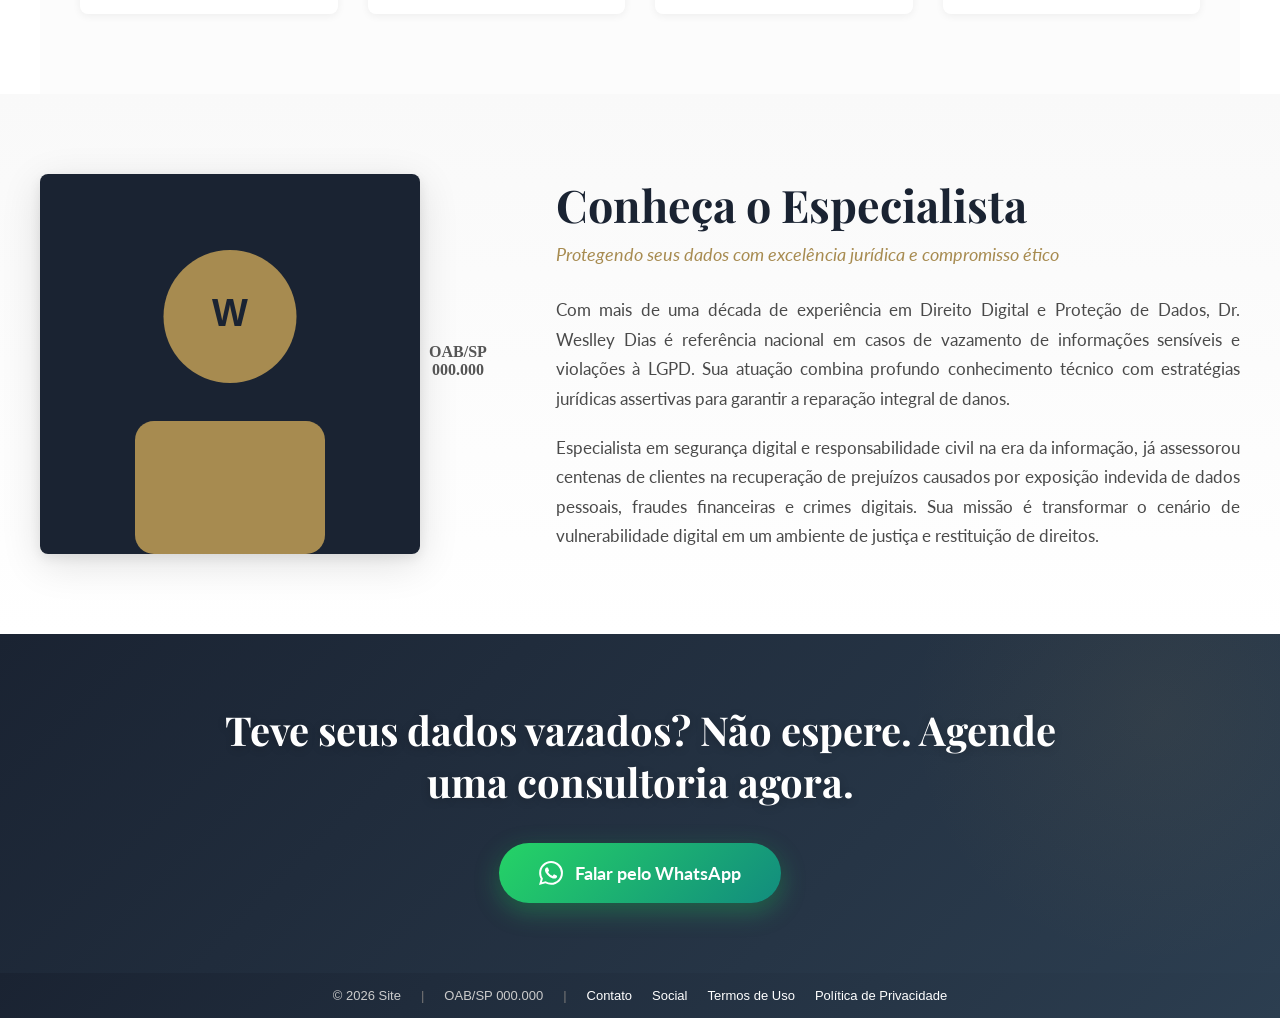
==== commit ec4ed902: "fix: atualiza frontend com correções da auditoria" ====
--- a/index.html
+++ b/index.html
@@ -1,22 +1,28 @@
-<!doctype html>
+﻿<!doctype html>
 <html lang="pt-BR">
     <head>
         <meta charset="UTF-8" />
         <meta name="viewport" content="width=device-width, initial-scale=1.0" />
-        <title>Site</title>
+
+        <link rel="preconnect" href="https://fonts.googleapis.com">
+        <link rel="preconnect" href="https://fonts.gstatic.com" crossorigin>
+        <link href="https://fonts.googleapis.com/css2?family=Lato:wght@400;700&family=Manrope:wght@400;700&family=Montserrat:wght@400;600;700&family=Open+Sans:wght@300;400;600&family=Playfair+Display:wght@600;700&display=swap" rel="stylesheet">
+
+        <title>Dr. Weslley - Especialista LGPD e Vazamento de Dados</title>
 
         <!-- Título e Descrição Básica para o Google -->
-        <meta name="description" content="Descrição do site" />
+        <meta name="description" content="Consultoria especializada em vazamento de informações pessoais, litígios da LGPD e segurança da informação." />
 
         <!-- Configuração para o WhatsApp, Facebook e Instagram (Open Graph) -->
-        <meta property="og:title" content="Site" />
-        <meta property="og:description" content="Descrição do site" />
-        <meta
-            property="og:image"
-            content="https://seusite.com.br/imagens/capa.jpg"
-        />
-        <meta property="og:url" content="https://seusite.com.br" />
+        <meta property="og:title" content="Dr. Weslley - Especialista LGPD e Vazamento de Dados" />
+        <meta property="og:description" content="Consultoria especializada em vazamento de informações pessoais, litígios da LGPD e segurança da informação." />
+        <meta property="og:image" content="https://doutorweslley.adv.br/imagens/Banner_p.png" />
+        <meta property="og:url" content="https://doutorweslley.adv.br" />
         <meta property="og:type" content="website" />
+        <meta property="og:locale" content="pt_BR" />
+        <meta property="og:site_name" content="Dr. Weslley Oliveira - Advocacia Digital" />
+        <link rel="canonical" href="https://doutorweslley.adv.br" />
+        <link rel="icon" type="image/svg+xml" href="imagens/logo.svg" />
 
         <!-- Google Analytics: carregado apenas após consentimento de cookies (LGPD) -->
         <script>
@@ -43,7 +49,33 @@
             }
         </script>
 
-        <link rel="stylesheet" href="style.css?v=5" />
+        <link rel="stylesheet" href="style.css?v=6" />
+
+        <!-- Schema.org Structured Data -->
+        <script type="application/ld+json">
+        {
+          "@context": "https://schema.org",
+          "@graph": [
+            {
+              "@type": "LegalService",
+              "@id": "https://doutorweslley.adv.br/#organization",
+              "name": "Dr. Weslley - Advocacia Digital",
+              "image": "https://doutorweslley.adv.br/imagens/Banner_p.png",
+              "telephone": "+5511988887777",
+              "url": "https://doutorweslley.adv.br"
+            },
+            {
+              "@type": "Person",
+              "@id": "https://doutorweslley.adv.br/#person",
+              "name": "Dr. Weslley Dias",
+              "jobTitle": "Especialista LGPD e Vazamento de Dados",
+              "worksFor": {
+                "@id": "https://doutorweslley.adv.br/#organization"
+              }
+            }
+          ]
+        }
+        </script>
     </head>
     <body>
         <div class="colunas">
@@ -53,11 +85,14 @@
                         src="imagens/logo.svg"
                         alt="Logo do Escritório"
                         class="imagem-logo"
+                        width="400"
+                        height="120"
+                        loading="lazy"
                     />
                 </div>
 
                 <div class="textos-chamativos">
-                    <h2 class="titulo-destaque">Dr. Weslley</h2>
+                    <div class="titulo-destaque">Dr. Weslley</div>
                     <p class="mini-texto">
                         Especialista de casos de vazamentos de informações
                         pessoais.
@@ -88,7 +123,7 @@
                                 Especialistas em vazamento de informações
                                 pessoais e segurança digital
                             </p>
-                            <a href="#contato" class="hero-cta"
+                            <a href="#cta-final" class="hero-cta"
                                 >Fale com um Especialista</a
                             >
                         </div>
@@ -104,13 +139,13 @@
                         ></div>
                         <div class="hero-overlay"></div>
                         <div class="hero-content">
-                            <h1 class="hero-title">
+                            <h2 class="hero-title">
                                 Segurança Jurídica para seus Dados
-                            </h1>
+                            </h2>
                             <p class="hero-subtitle">
                                 Atuação estratégica em casos de violação da LGPD
                             </p>
-                            <a href="#contato" class="hero-cta"
+                            <a href="#cta-final" class="hero-cta"
                                 >Fale com um Especialista</a
                             >
                         </div>
@@ -126,14 +161,14 @@
                         ></div>
                         <div class="hero-overlay"></div>
                         <div class="hero-content">
-                            <h1 class="hero-title">
+                            <h2 class="hero-title">
                                 Defesa Especializada em Crimes Digitais
-                            </h1>
+                            </h2>
                             <p class="hero-subtitle">
                                 Experiência comprovada em litígios complexos de
                                 tecnologia
                             </p>
-                            <a href="#contato" class="hero-cta"
+                            <a href="#cta-final" class="hero-cta"
                                 >Fale com um Especialista</a
                             >
                         </div>
@@ -145,7 +180,7 @@
                         onclick="mudarSlideHero(-1)"
                         aria-label="Slide Anterior"
                     >
-                        <svg
+                        <svg aria-hidden="true"
                             width="24"
                             height="24"
                             viewBox="0 0 24 24"
@@ -166,7 +201,7 @@
                         onclick="mudarSlideHero(1)"
                         aria-label="Próximo Slide"
                     >
-                        <svg
+                        <svg aria-hidden="true"
                             width="24"
                             height="24"
                             viewBox="0 0 24 24"
@@ -187,14 +222,23 @@
                     <div class="hero-dots">
                         <span
                             class="hero-dot active"
+                            tabindex="0"
+                            role="button"
+                            aria-label="Ir para slide 1"
                             onclick="irParaSlideHero(0)"
                         ></span>
                         <span
                             class="hero-dot"
+                            tabindex="0"
+                            role="button"
+                            aria-label="Ir para slide 2"
                             onclick="irParaSlideHero(1)"
                         ></span>
                         <span
                             class="hero-dot"
+                            tabindex="0"
+                            role="button"
+                            aria-label="Ir para slide 3"
                             onclick="irParaSlideHero(2)"
                         ></span>
                     </div>
@@ -207,7 +251,7 @@
                         <!-- Item 1: Atendimento em todo o Brasil -->
                         <div class="trust-item">
                             <div class="trust-icon">
-                                <svg
+                                <svg aria-hidden="true"
                                     width="40"
                                     height="40"
                                     viewBox="0 0 24 24"
@@ -228,7 +272,7 @@
                         <!-- Item 2: Especialistas em LGPD -->
                         <div class="trust-item">
                             <div class="trust-icon">
-                                <svg
+                                <svg aria-hidden="true"
                                     width="40"
                                     height="40"
                                     viewBox="0 0 24 24"
@@ -247,7 +291,7 @@
                         <!-- Item 3: Selo OAB -->
                         <div class="trust-item">
                             <div class="trust-icon">
-                                <svg
+                                <svg aria-hidden="true"
                                     width="40"
                                     height="40"
                                     viewBox="0 0 24 24"
@@ -266,7 +310,7 @@
                         <!-- Item 4: Atendimento Sigiloso -->
                         <div class="trust-item">
                             <div class="trust-icon">
-                                <svg
+                                <svg aria-hidden="true"
                                     width="40"
                                     height="40"
                                     viewBox="0 0 24 24"
@@ -301,7 +345,7 @@
                         <!-- Card 1: Vazamento de Dados Pessoais -->
                         <div class="card-item">
                             <div class="card-icon">
-                                <svg
+                                <svg aria-hidden="true"
                                     width="48"
                                     height="48"
                                     viewBox="0 0 24 24"
@@ -329,7 +373,7 @@
                         <!-- Card 2: Conformidade com a LGPD -->
                         <div class="card-item">
                             <div class="card-icon">
-                                <svg
+                                <svg aria-hidden="true"
                                     width="48"
                                     height="48"
                                     viewBox="0 0 24 24"
@@ -356,7 +400,7 @@
                         <!-- Card 3: Segurança e Privacidade Digital -->
                         <div class="card-item">
                             <div class="card-icon">
-                                <svg
+                                <svg aria-hidden="true"
                                     width="48"
                                     height="48"
                                     viewBox="0 0 24 24"
@@ -396,7 +440,7 @@
                         <!-- Card 4: Indenizações e Danos Morais -->
                         <div class="card-item">
                             <div class="card-icon">
-                                <svg
+                                <svg aria-hidden="true"
                                     width="48"
                                     height="48"
                                     viewBox="0 0 24 24"
@@ -452,10 +496,14 @@
                         <!-- Coluna 1: Foto do Profissional -->
                         <div class="coluna-foto">
                             <img
-                                src="imagens/dr-weslley.jpg"
+                                src="imagens/foto-placeholder.svg"
                                 alt="Dr. Weslley Oliveira - Especialista em Direito Digital e Proteção de Dados"
                                 class="foto-profissional"
+                                width="600"
+                                height="800"
+                                loading="lazy"
                             />
+                            <p class="registro-oab" style="text-align: center; margin-top: 10px; font-weight: bold; color: #555;">OAB/SP 000.000</p>
                         </div>
 
                         <!-- Coluna 2: Conteúdo Textual -->
@@ -468,7 +516,7 @@
                             <p class="paragrafo-sobre">
                                 Com mais de uma década de experiência em Direito
                                 Digital e Proteção de Dados, Dr. Weslley
-                                Oliveira é referência nacional em casos de
+                                Dias é referência nacional em casos de
                                 vazamento de informações sensíveis e violações à
                                 LGPD. Sua atuação combina profundo conhecimento
                                 técnico com estratégias jurídicas assertivas
@@ -498,13 +546,13 @@
                             consultoria agora.
                         </h2>
                         <a
-                            href="https://wa.me/5511999999999?text=Olá,%20preciso%20de%20consultoria%20sobre%20vazamento%20de%20dados"
+                            href="https://wa.me/5511988887777?text=Olá,%20preciso%20de%20consultoria%20sobre%20vazamento%20de%20dados"
                             target="_blank"
                             rel="noopener noreferrer"
                             class="btn-whatsapp-cta"
                         >
                             <!-- Ícone WhatsApp via SVG -->
-                            <svg
+                            <svg aria-hidden="true"
                                 xmlns="http://www.w3.org/2000/svg"
                                 width="24"
                                 height="24"
@@ -527,8 +575,10 @@
         <footer class="rodape-minimalista">
             <span>&copy; 2026 Site</span>
             <span class="separador">|</span>
-            <a href="#contato">Contato</a>
-            <a href="#social">Social</a>
+            <span>OAB/SP 000.000</span>
+            <span class="separador">|</span>
+            <a href="#cta-final">Contato</a>
+            <a href="#cta-final">Social</a>
             <a href="termos_uso.html">Termos de Uso</a>
             <a href="politica_privacidade.html">Política de Privacidade</a>
         </footer>
--- a/style.css
+++ b/style.css
@@ -1,7 +1,4 @@
-@import url("https://fonts.googleapis.com/css2?family=Manrope:wght@400;700&display=swap");
-@import url("https://fonts.googleapis.com/css2?family=Lato:wght@400;700&family=Playfair+Display:wght@600;700&display=swap");
-@import url("https://fonts.googleapis.com/css2?family=Montserrat:wght@400;600;700&family=Open+Sans:wght@300;400;600&display=swap");
-* {
+﻿* {
     box-sizing: border-box;
 }
 
@@ -69,10 +66,10 @@
 
 .logo {
     color: black;
-    font-family: mont;
+    font-family: "Montserrat", sans-serif;
     font-size: 14px;
-    width: 100px;
-    height: 20px;
+    width: auto;
+    height: auto;
     background-color: transparent;
 }
 
@@ -1036,8 +1033,9 @@
     text-align: center;
 }
 
-.cabecalho-simples img {
-    height: 60px; /* Altura corrigida — era 450px por engano */
+.cabecalho-simples .logo {
+    width: auto !important;
+    height: 120px !important; /* Logo maior para melhor visibilidade */
 }
 
 .container-legal {
@@ -1623,8 +1621,9 @@
     }
 
     /* Cabeçalho simples */
-    .cabecalho-simples img {
-        height: 50px;
+    .cabecalho-simples .logo {
+        width: auto !important;
+        height: 80px !important;
     }
 
     .container-legal {
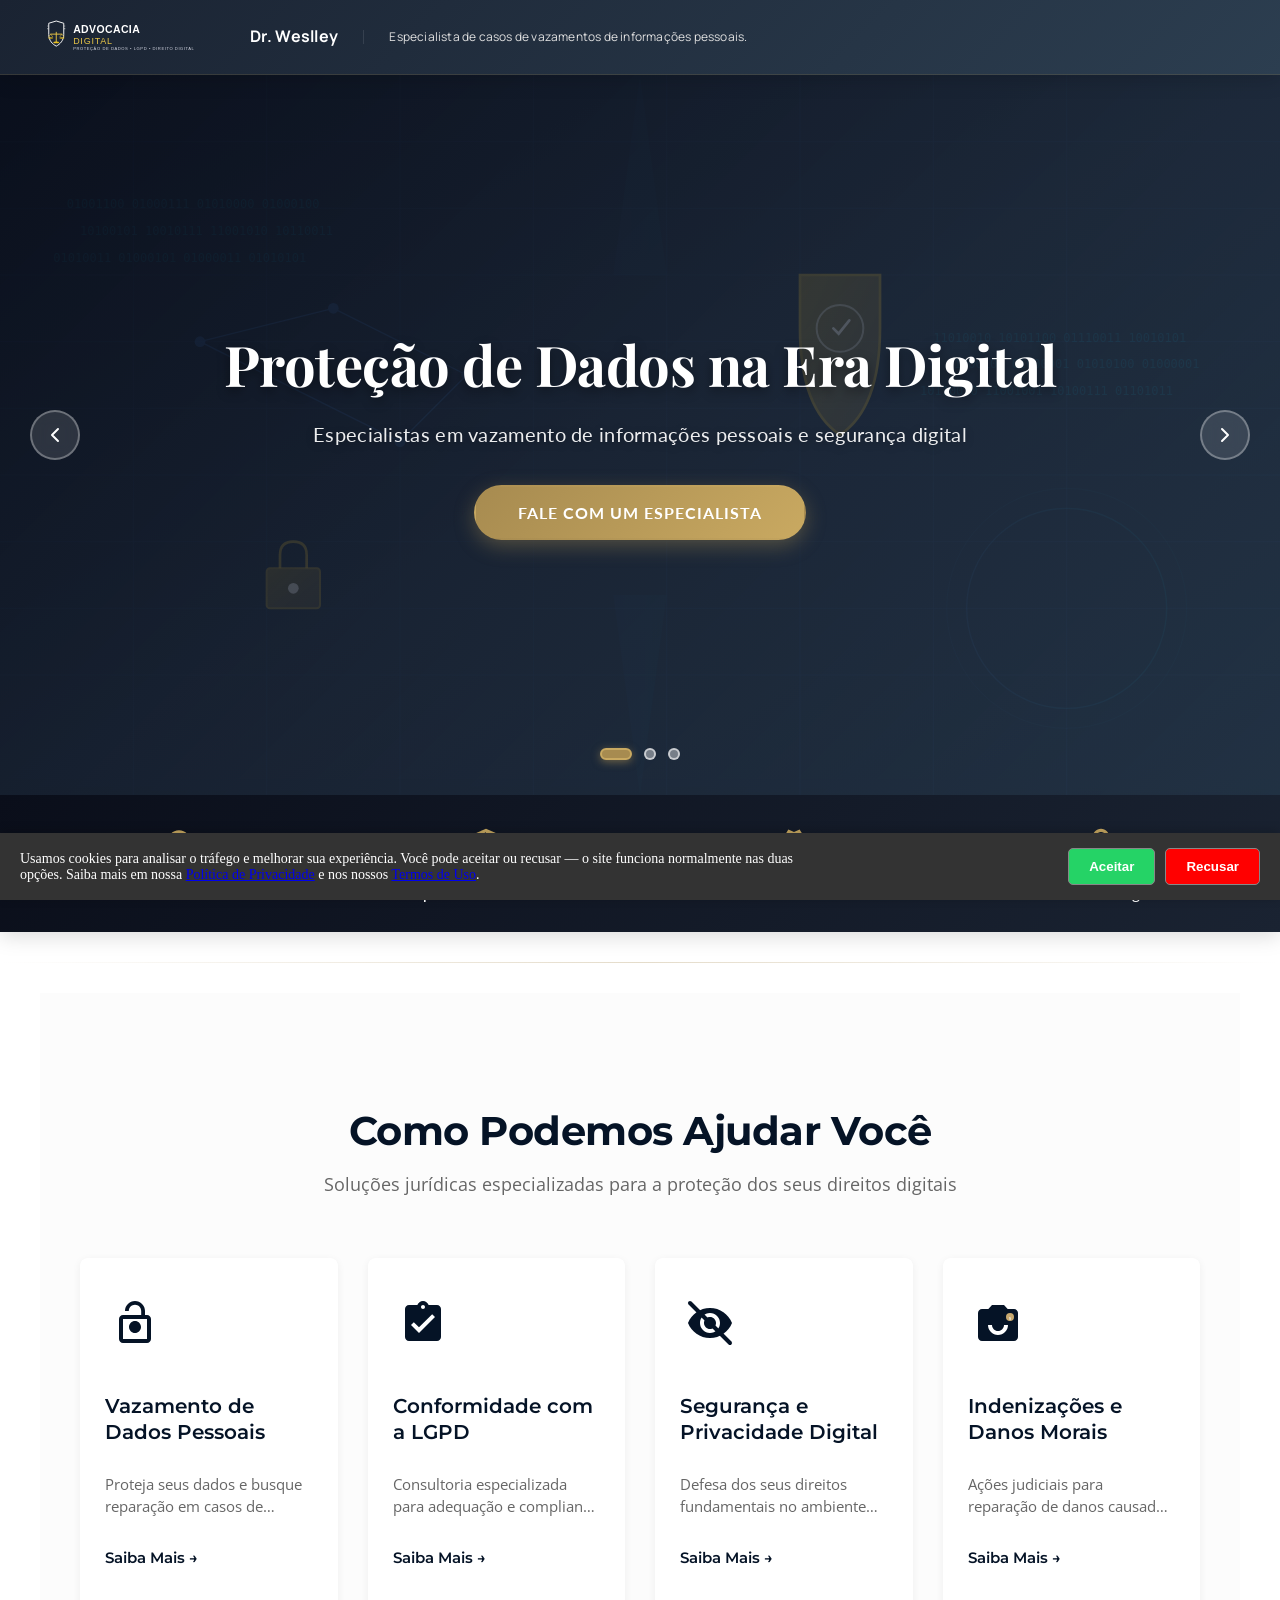
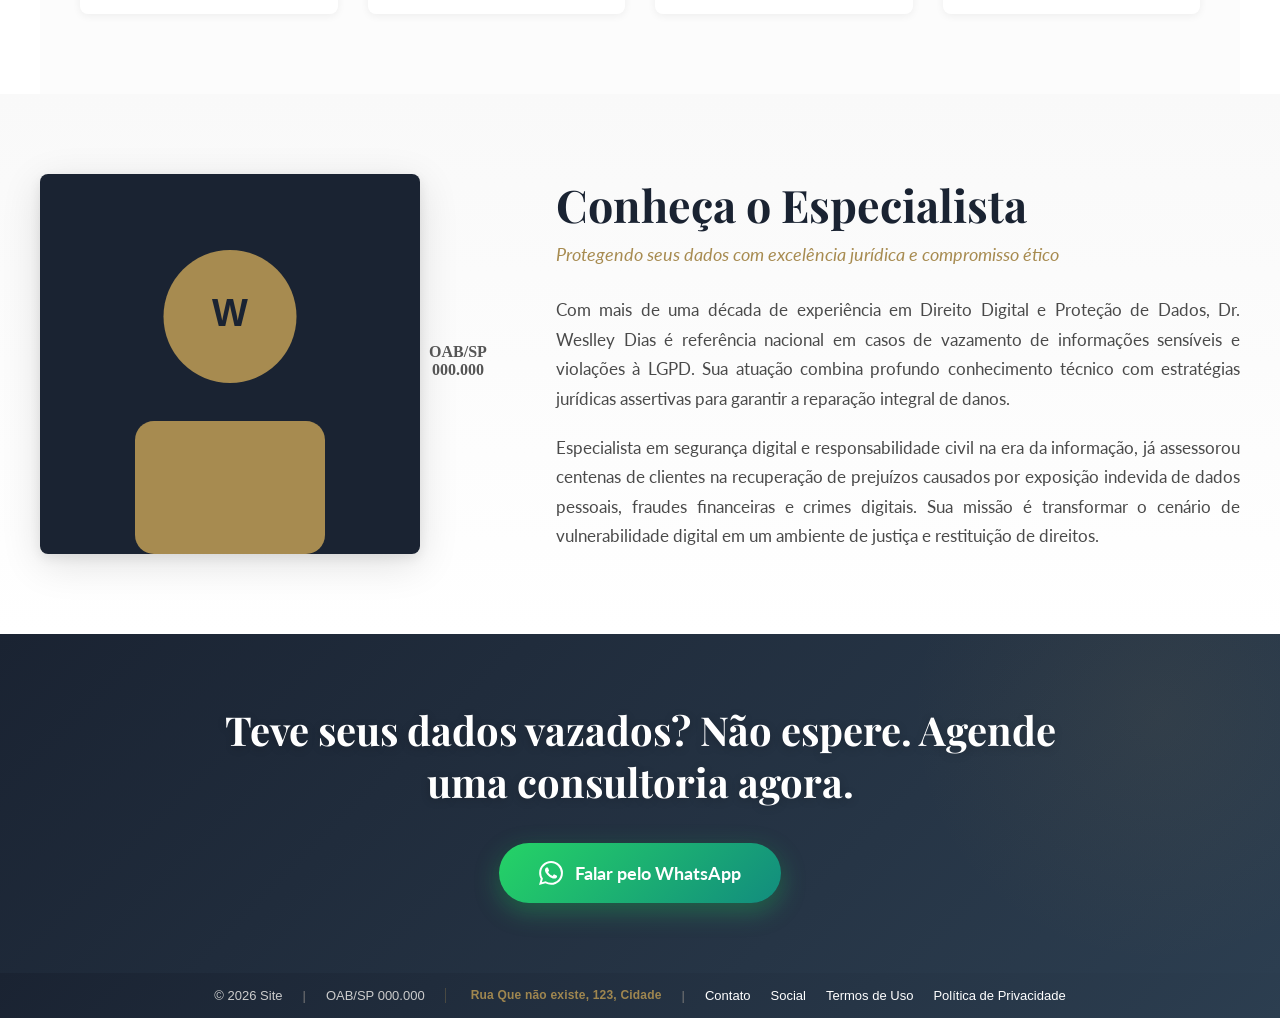
==== commit 90a844b2: "Pequenas correções de constrate, posicionamento de texto, e re-edição dos termos de uso e política p" ====
--- a/index.html
+++ b/index.html
@@ -20,7 +20,7 @@
         <meta property="og:url" content="https://doutorweslley.adv.br" />
         <meta property="og:type" content="website" />
         <meta property="og:locale" content="pt_BR" />
-        <meta property="og:site_name" content="Dr. Weslley Oliveira - Advocacia Digital" />
+        <meta property="og:site_name" content="Dr. Weslley Dias - Advocacia Digital" />
         <link rel="canonical" href="https://doutorweslley.adv.br" />
         <link rel="icon" type="image/svg+xml" href="imagens/logo.svg" />
 
@@ -96,9 +96,6 @@
                     <p class="mini-texto">
                         Especialista de casos de vazamentos de informações
                         pessoais.
-                    </p>
-                    <p class="titulo-endereco">
-                        Rua Que não existe, 123, Cidade
                     </p>
                 </div>
             </div>
@@ -497,7 +494,7 @@
                         <div class="coluna-foto">
                             <img
                                 src="imagens/foto-placeholder.svg"
-                                alt="Dr. Weslley Oliveira - Especialista em Direito Digital e Proteção de Dados"
+                                alt="Dr. Weslley Dias - Especialista em Direito Digital e Proteção de Dados"
                                 class="foto-profissional"
                                 width="600"
                                 height="800"
@@ -576,6 +573,7 @@
             <span>&copy; 2026 Site</span>
             <span class="separador">|</span>
             <span>OAB/SP 000.000</span>
+            <span class="titulo-endereco"> Rua Que não existe, 123, Cidade</span>
             <span class="separador">|</span>
             <a href="#cta-final">Contato</a>
             <a href="#cta-final">Social</a>
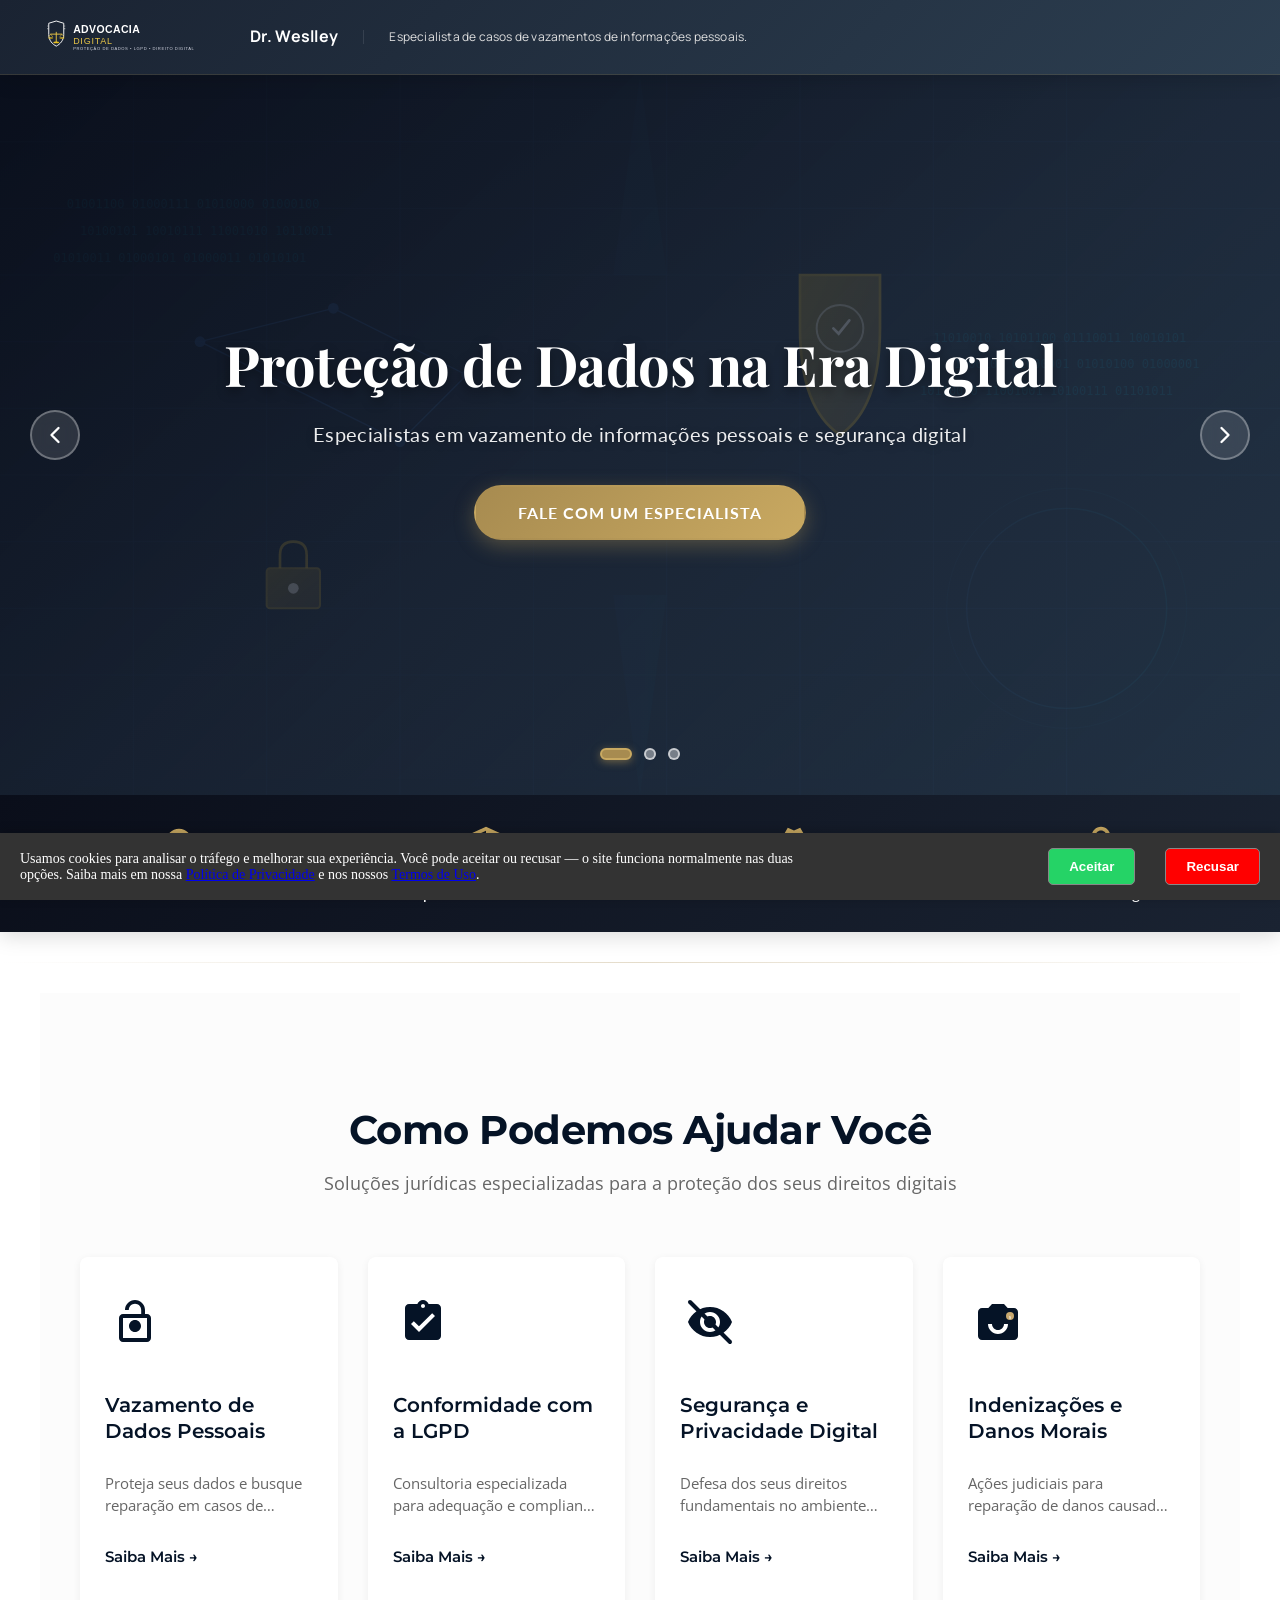
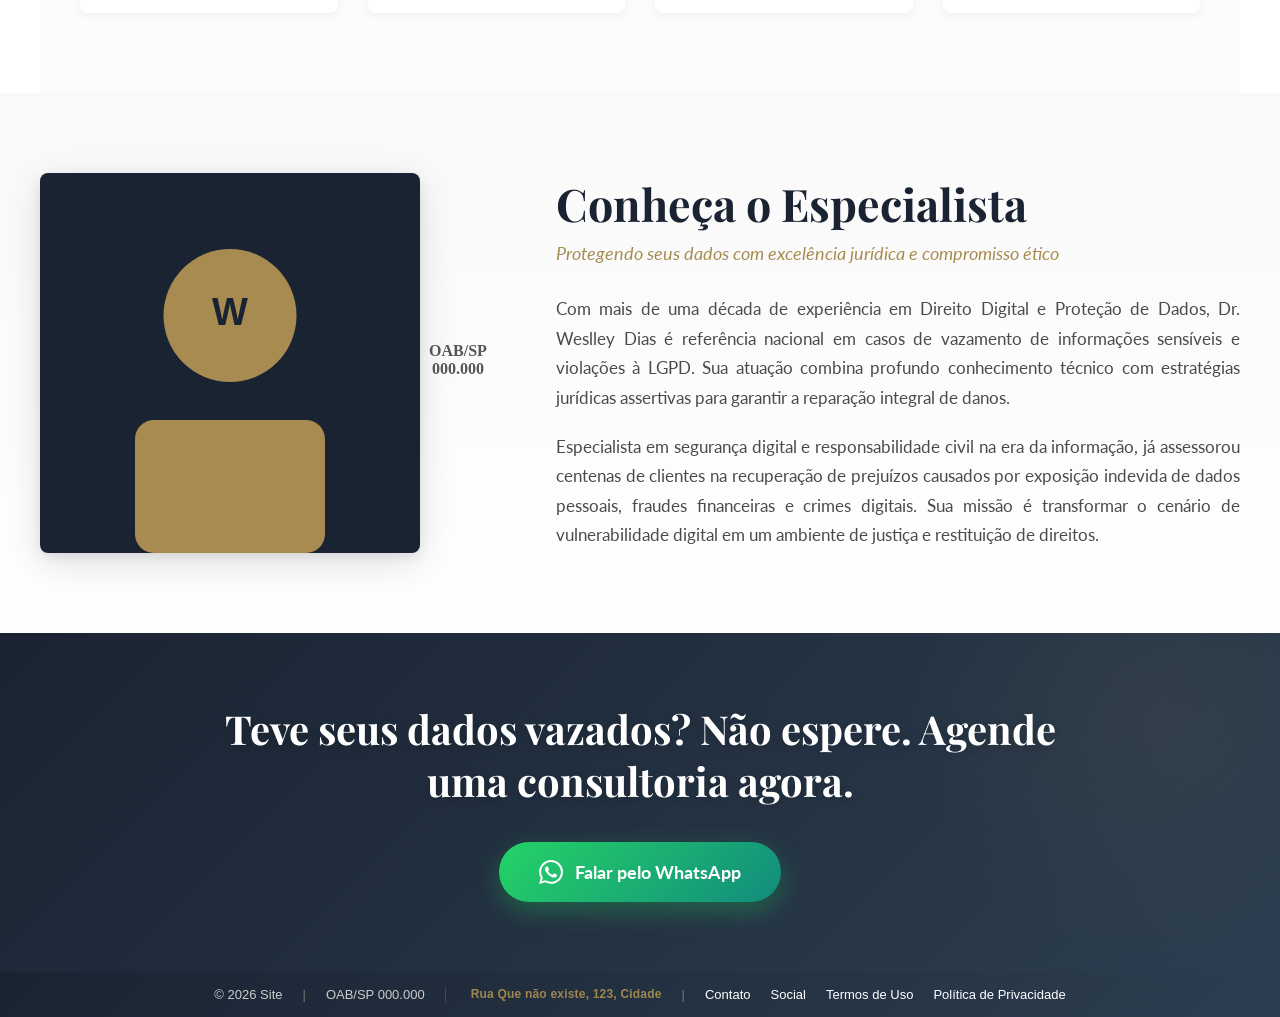
==== commit 9814225a: "V1.2.2 - Correção de acessibilidade no Carrossel" ====
--- a/index.html
+++ b/index.html
@@ -1,4 +1,4 @@
-﻿<!doctype html>
+<!doctype html>
 <html lang="pt-BR">
     <head>
         <meta charset="UTF-8" />
@@ -102,7 +102,7 @@
 
             <div class="content-container-direita">
                 <!-- ========== HERO CAROUSEL (CARROSSEL PRINCIPAL) ========== -->
-                <section id="hero-carousel" class="hero-carousel">
+                <section id="hero-carousel" class="hero-carousel" aria-live="polite" aria-atomic="true">
                     <!-- SLIDE 1 -->
                     <div class="hero-slide active">
                         <div
--- a/style.css
+++ b/style.css
@@ -1,24 +1,80 @@
-﻿* {
+:root {
+    /* Navy / Blue */
+    --color-navy-darkest: #0a0e1a;
+    --color-navy-dark: #1a2332;
+    --color-navy-medium: #2c3e50;
+    --color-navy-deep: #051326;
+
+    /* Gold / Accent */
+    --color-gold: #a78b50;
+    --color-gold-light: #c9a961;
+    --color-gold-hover: #c7a86f;
+    --color-gold-lighter: #d4b76e;
+
+    /* WhatsApp Green */
+    --color-whatsapp-start: #25d366;
+    --color-whatsapp-end: #128c7e;
+
+    /* Neutrals - Backgrounds */
+    --color-white: #ffffff;
+    --color-bg-light: #fcfcfc;
+    --color-bg-soft: #f9f9f9;
+    --color-bg-gray: #f8f9fa;
+
+    /* Neutrals - Text */
+    --color-text-secondary: #666;
+    --color-text-muted: #555;
+    --color-text-body: #4a4a4a;
+    --color-text-faq: #4a5568;
+    --color-text-subtitle: #5a6c7d;
+    --color-footer-text: #cccccc;
+    --color-border-light: #e0e0e0;
+    --color-separator: #777777;
+
+    /* Neutrals - UI */
+    --color-cookie-bg: #333;
+    --color-cookie-border: #888;
+
+    /* Special */
+    --color-red-dark: #6a0909;
+    --color-hover-pink: #ffcbcb;
+
+    /* RGB channels for rgba() usage */
+    --color-gold-rgb: 167, 139, 80;
+    --color-navy-darkest-rgb: 10, 14, 26;
+    --color-navy-dark-rgb: 26, 35, 50;
+    --color-navy-medium-rgb: 44, 62, 80;
+    --color-white-rgb: 255, 255, 255;
+}
+
+* {
     box-sizing: border-box;
+}
+
+html, body {
+    overflow-x: hidden;
+    max-width: 100%;
 }
 
 body {
     margin: 0;
     padding: 0;
-    background-color: white;
+    background-color: var(--color-white);
     min-height: 100vh;
 }
 
 /* Wrapper que contém barra superior e conteúdo */
+/* BASE = mobile (flex-direction: column, min-height: auto) */
 .colunas {
     display: flex;
     flex-direction: column;
-    min-height: 100vh;
+    min-height: auto;
 }
 
 /* Barra Superior - Estilo Advocacia Refinado */
+/* BASE = mobile pequeno (≤400px) */
 .content-container-esquerda {
-    background: linear-gradient(135deg, #1a2332 0%, #2c3e50 100%);
+    background: linear-gradient(135deg, var(--color-navy-dark) 0%, var(--color-navy-medium) 100%);
     width: 100%;
     height: auto;
     position: sticky;
@@ -28,11 +84,12 @@
     overflow-y: hidden;
     box-shadow: 0 4px 20px rgba(0, 0, 0, 0.15);
     z-index: 100;
-    border-bottom: 1px solid rgba(167, 139, 80, 0.2);
+    border-bottom: 1px solid rgba(var(--color-gold-rgb), 0.2);
     display: flex;
     align-items: center;
-    padding: 12px 30px;
-    gap: 40px;
+    padding: 8px 12px;
+    gap: 8px;
+    flex-wrap: nowrap;
 }
 
 /* Scrollbar customizada para a barra superior */
@@ -45,21 +102,22 @@
 }
 
 .content-container-esquerda::-webkit-scrollbar-thumb {
-    background: rgba(167, 139, 80, 0.4);
+    background: rgba(var(--color-gold-rgb), 0.4);
     border-radius: 3px;
 }
 
 .content-container-esquerda::-webkit-scrollbar-thumb:hover {
-    background: rgba(167, 139, 80, 0.6);
+    background: rgba(var(--color-gold-rgb), 0.6);
 }
 
 /* Conteúdo Principal */
+/* BASE = mobile */
 .content-container-direita {
-    background-color: white;
+    background-color: var(--color-white);
     width: 100%;
-    min-height: calc(100vh - 100px);
+    min-height: auto;
     overflow-y: auto;
-    flex: 1;
+    flex: none;
 }
 
 /* logo */
@@ -82,8 +140,9 @@
     flex-shrink: 0;
 }
 
+/* BASE = mobile pequeno (≤400px) */
 .imagem-logo {
-    height: 50px;
+    height: 30px;
     width: auto;
     max-width: 180px;
     object-fit: contain;
@@ -92,20 +151,22 @@
 
 /* Textos lado esquerdo */
 
+/* BASE = mobile (gap: 15px) */
 .textos-chamativos {
     display: flex;
     flex-direction: row;
     align-items: center;
-    gap: 25px;
+    gap: 15px;
     margin: 0;
     padding: 0;
-    color: #ffffff;
+    color: var(--color-white);
     font-family: "Manrope", sans-serif;
     flex-shrink: 0;
 }
 
+/* BASE = mobile pequeno (≤400px) */
 .titulo-destaque {
-    font-size: 16px;
+    font-size: 12px;
     font-weight: 700;
     margin: 0;
     line-height: 1.2;
@@ -113,35 +174,40 @@
     white-space: nowrap;
 }
 
+/* BASE = mobile (display: none) */
 .titulo-endereco {
     font-size: 12px;
     font-weight: 600;
     margin-left: auto;
     margin: 0;
     line-height: 1.2;
-    color: rgba(167, 139, 80, 0.95);
+    color: rgba(var(--color-gold-rgb), 0.95);
     letter-spacing: 0.2px;
     white-space: nowrap;
     padding-left: 25px;
-    border-left: 1px solid rgba(167, 139, 80, 0.3);
-}
-
+    border-left: 1px solid rgba(var(--color-gold-rgb), 0.3);
+    display: none;
+}
+
+/* BASE = mobile (display: none) */
 .mini-texto {
     font-size: 12px;
     font-weight: 400;
-    color: #e0e0e0;
+    color: var(--color-border-light);
     line-height: 1.2;
     letter-spacing: 0.2px;
     white-space: nowrap;
     padding-left: 25px;
-    border-left: 1px solid rgba(255, 255, 255, 0.1);
+    border-left: 1px solid rgba(var(--color-white-rgb), 0.1);
+    display: none;
 }
 
 /* Navegação Advocacia - Estilo Refinado Horizontal */
+/* BASE = mobile */
 .navegacao-servicos {
     display: flex;
     flex-direction: row;
-    gap: 15px;
+    gap: 10px;
     margin: 0;
     padding: 0;
     margin-left: auto;
@@ -158,11 +224,12 @@
     transition: all 0.3s ease;
 }
 
+/* BASE = mobile pequeno (≤400px) */
 .img-botao {
     width: auto;
-    height: 45px;
+    height: 35px;
     display: block;
-    border-radius: 8px;
+    border-radius: 6px;
     transition: all 0.3s cubic-bezier(0.4, 0, 0.2, 1);
     box-shadow: 0 2px 8px rgba(0, 0, 0, 0.15);
     border: 2px solid transparent;
@@ -170,13 +237,13 @@
 
 .img-botao:hover {
     transform: translateY(-3px);
-    box-shadow: 0 6px 16px rgba(167, 139, 80, 0.25);
-    border-color: rgba(167, 139, 80, 0.3);
+    box-shadow: 0 6px 16px rgba(var(--color-gold-rgb), 0.25);
+    border-color: rgba(var(--color-gold-rgb), 0.3);
 }
 
 .img-botao:active {
     transform: translateY(-1px);
-    box-shadow: 0 3px 10px rgba(167, 139, 80, 0.2);
+    box-shadow: 0 3px 10px rgba(var(--color-gold-rgb), 0.2);
 }
 
 /*linha separadora - Estilo Advocacia*/
@@ -184,22 +251,21 @@
 .separador-secao {
     border: 0;
     height: 1px;
-    background-image: linear-gradient(
-        to right,
-        transparent,
-        rgba(167, 139, 80, 0.3),
-        transparent
-    );
+    background-image: linear-gradient(to right,
+            transparent,
+            rgba(var(--color-gold-rgb), 0.3),
+            transparent);
     margin: 30px 0;
 }
 
 /* ========== HERO CAROUSEL (CARROSSEL PRINCIPAL) ========== */
+/* BASE = mobile pequeno (≤400px) */
 .hero-carousel {
     position: relative;
     width: 100%;
-    height: 80vh;
+    height: 60vh;
     overflow: hidden;
-    background-color: #0a0e1a;
+    background-color: var(--color-navy-darkest);
 }
 
 /* Cada Slide Individual */
@@ -244,16 +310,15 @@
     left: 0;
     width: 100%;
     height: 100%;
-    background: linear-gradient(
-        135deg,
-        rgba(10, 14, 26, 0.85) 0%,
-        rgba(26, 35, 50, 0.75) 50%,
-        rgba(44, 62, 80, 0.65) 100%
-    );
+    background: linear-gradient(135deg,
+            rgba(var(--color-navy-darkest-rgb), 0.85) 0%,
+            rgba(var(--color-navy-dark-rgb), 0.75) 50%,
+            rgba(var(--color-navy-medium-rgb), 0.65) 100%);
     z-index: 1;
 }
 
 /* Conteúdo Textual do Slide */
+/* BASE = mobile */
 .hero-content {
     position: relative;
     z-index: 2;
@@ -263,80 +328,84 @@
     justify-content: center;
     align-items: center;
     text-align: center;
-    padding: 0 40px;
-    color: white;
+    padding: 0 20px;
+    color: var(--color-white);
 }
 
 /* Título Principal */
+/* BASE = mobile pequeno (≤400px) */
 .hero-title {
     font-family: "Playfair Display", serif;
-    font-size: 56px;
+    font-size: 26px;
     font-weight: 700;
     line-height: 1.2;
     letter-spacing: -0.5px;
-    margin: 0 0 20px;
+    margin: 0 0 15px;
     max-width: 900px;
-    color: #ffffff;
+    color: var(--color-white);
     text-shadow: 0 4px 12px rgba(0, 0, 0, 0.4);
     animation: fadeInUp 0.8s ease-out 0.3s both;
 }
 
 /* Subtítulo */
+/* BASE = mobile pequeno (≤400px) */
 .hero-subtitle {
     font-family: "Lato", sans-serif;
-    font-size: 20px;
+    font-size: 14px;
     font-weight: 400;
     line-height: 1.6;
     letter-spacing: 0.3px;
-    margin: 0 0 35px;
+    margin: 0 0 25px;
     max-width: 700px;
-    color: rgba(255, 255, 255, 0.92);
+    color: rgba(var(--color-white-rgb), 0.92);
     text-shadow: 0 2px 8px rgba(0, 0, 0, 0.3);
     animation: fadeInUp 0.8s ease-out 0.5s both;
 }
 
 /* Botão CTA */
+/* BASE = mobile pequeno (≤400px) */
 .hero-cta {
     display: inline-block;
     font-family: "Lato", sans-serif;
-    font-size: 16px;
+    font-size: 13px;
     font-weight: 700;
     text-transform: uppercase;
     letter-spacing: 1px;
-    padding: 16px 42px;
-    background: linear-gradient(135deg, #a78b50 0%, #c9a961 100%);
-    color: #ffffff;
+    padding: 10px 24px;
+    background: linear-gradient(135deg, var(--color-gold) 0%, var(--color-gold-light) 100%);
+    color: var(--color-white);
     text-decoration: none;
     border-radius: 50px;
-    box-shadow: 0 6px 20px rgba(167, 139, 80, 0.4);
+    box-shadow: 0 6px 20px rgba(var(--color-gold-rgb), 0.4);
     transition: all 0.4s cubic-bezier(0.4, 0, 0.2, 1);
     border: 2px solid transparent;
     animation: fadeInUp 0.8s ease-out 0.7s both;
 }
 
 .hero-cta:hover {
-    background: linear-gradient(135deg, #c9a961 0%, #d4b76e 100%);
-    box-shadow: 0 8px 28px rgba(167, 139, 80, 0.6);
+    background: linear-gradient(135deg, var(--color-gold-light) 0%, var(--color-gold-lighter) 100%);
+    box-shadow: 0 8px 28px rgba(var(--color-gold-rgb), 0.6);
     transform: translateY(-3px);
-    border-color: rgba(255, 255, 255, 0.3);
+    border-color: rgba(var(--color-white-rgb), 0.3);
 }
 
 .hero-cta:active {
     transform: translateY(-1px);
-    box-shadow: 0 4px 16px rgba(167, 139, 80, 0.5);
+    box-shadow: 0 4px 16px rgba(var(--color-gold-rgb), 0.5);
 }
 
 /* Setas de Navegação */
+/* BASE = mobile pequeno (≤400px) */
 .hero-arrow {
     position: absolute;
     top: 50%;
     transform: translateY(-50%);
     z-index: 3;
-    background: rgba(255, 255, 255, 0.12);
-    border: 2px solid rgba(255, 255, 255, 0.3);
+    background: rgba(var(--color-white-rgb), 0.12);
+    border: 2px solid rgba(var(--color-white-rgb), 0.3);
     backdrop-filter: blur(8px);
-    width: 50px;
-    height: 50px;
+    width: 35px;
+    height: 35px;
     border-radius: 50%;
     cursor: pointer;
     display: flex;
@@ -347,9 +416,9 @@
 }
 
 .hero-arrow:hover {
-    background: rgba(167, 139, 80, 0.9);
-    border-color: rgba(167, 139, 80, 1);
-    box-shadow: 0 6px 20px rgba(167, 139, 80, 0.5);
+    background: rgba(var(--color-gold-rgb), 0.9);
+    border-color: rgba(var(--color-gold-rgb), 1);
+    box-shadow: 0 6px 20px rgba(var(--color-gold-rgb), 0.5);
     transform: translateY(-50%) scale(1.1);
 }
 
@@ -357,54 +426,66 @@
     transform: translateY(-50%) scale(0.95);
 }
 
+/* BASE = mobile pequeno (≤400px) */
 .hero-arrow-left {
-    left: 30px;
-}
-
+    left: 8px;
+}
+
+/* BASE = mobile pequeno (≤400px) */
 .hero-arrow-right {
-    right: 30px;
+    right: 8px;
+}
+
+/* BASE = mobile */
+.hero-arrow svg {
+    width: 20px;
+    height: 20px;
 }
 
 /* Dots de Paginação */
+/* BASE = mobile */
 .hero-dots {
     position: absolute;
-    bottom: 35px;
+    bottom: 25px;
     left: 50%;
     transform: translateX(-50%);
     z-index: 3;
     display: flex;
-    gap: 12px;
-}
-
+    gap: 10px;
+}
+
+/* BASE = mobile */
 .hero-dot {
-    width: 12px;
-    height: 12px;
+    width: 10px;
+    height: 10px;
     border-radius: 50%;
-    background: rgba(255, 255, 255, 0.4);
-    border: 2px solid rgba(255, 255, 255, 0.6);
+    background: rgba(var(--color-white-rgb), 0.4);
+    border: 2px solid rgba(var(--color-white-rgb), 0.6);
     cursor: pointer;
     transition: all 0.4s cubic-bezier(0.4, 0, 0.2, 1);
 }
 
 .hero-dot:hover {
-    background: rgba(167, 139, 80, 0.7);
-    border-color: rgba(167, 139, 80, 0.9);
+    background: rgba(var(--color-gold-rgb), 0.7);
+    border-color: rgba(var(--color-gold-rgb), 0.9);
     transform: scale(1.2);
 }
 
+/* BASE = mobile */
 .hero-dot.active {
-    background: #a78b50;
-    border-color: #c9a961;
-    width: 32px;
+    background: var(--color-gold);
+    border-color: var(--color-gold-light);
+    width: 26px;
     border-radius: 6px;
-    box-shadow: 0 2px 8px rgba(167, 139, 80, 0.6);
+    box-shadow: 0 2px 8px rgba(var(--color-gold-rgb), 0.6);
 }
 
 /* ========== SEÇÃO B: FAIXA DE PROVA SOCIAL E CONFIANÇA ========== */
+/* BASE = mobile pequeno (≤400px) */
 .trust-banner {
     width: 100%;
-    background: linear-gradient(135deg, #0a0e1a 0%, #1a2332 100%);
-    padding: 28px 40px;
+    background: linear-gradient(135deg, var(--color-navy-darkest) 0%, var(--color-navy-dark) 100%);
+    padding: 18px 12px;
     box-shadow: 0 4px 20px rgba(0, 0, 0, 0.15);
     position: relative;
     overflow: hidden;
@@ -421,21 +502,23 @@
 }
 
 /* Container dos itens */
+/* BASE = mobile (grid 2x2) */
 .trust-container {
     max-width: 1200px;
     margin: 0 auto;
-    display: flex;
-    justify-content: space-around;
+    display: grid;
+    grid-template-columns: repeat(2, 1fr);
+    gap: 20px 12px;
     align-items: center;
-    gap: 30px;
 }
 
 /* Cada item individual */
+/* BASE = mobile */
 .trust-item {
     display: flex;
     flex-direction: column;
     align-items: center;
-    gap: 12px;
+    gap: 10px;
     flex: 1;
     min-width: 0;
     /* Animação individual escalonada */
@@ -470,37 +553,46 @@
 }
 
 /* Ícone */
+/* BASE = mobile pequeno (≤400px) */
 .trust-icon {
-    width: 48px;
-    height: 48px;
+    width: 32px;
+    height: 32px;
     display: flex;
     align-items: center;
     justify-content: center;
-    color: #c9a961;
+    color: var(--color-gold-light);
     transition: all 0.3s ease;
 }
 
 .trust-item:hover .trust-icon {
-    color: #d4b76e;
+    color: var(--color-gold-lighter);
     transform: scale(1.1);
 }
 
+/* BASE = mobile pequeno (≤400px) */
+.trust-icon svg {
+    width: 28px;
+    height: 28px;
+}
+
 /* Texto */
+/* BASE = mobile pequeno (≤400px) */
 .trust-text {
     font-family: "Lato", sans-serif;
-    font-size: 15px;
+    font-size: 12px;
     font-weight: 600;
-    color: #ffffff;
+    color: var(--color-white);
     text-align: center;
     letter-spacing: 0.3px;
     margin: 0;
-    line-height: 1.4;
+    line-height: 1.3;
 }
 
 /* Efeito hover no item completo */
 .trust-item:hover .trust-text {
-    color: #c9a961;
-}
+    color: var(--color-gold-light);
+}
+
 /* ========== FIM DA FAIXA DE PROVA SOCIAL ========== */
 
 /* Animações */
@@ -509,6 +601,7 @@
         opacity: 0;
         transform: translateY(30px);
     }
+
     to {
         opacity: 1;
         transform: translateY(0);
@@ -520,6 +613,7 @@
         opacity: 0;
         transform: translateY(40px);
     }
+
     to {
         opacity: 1;
         transform: translateY(0);
@@ -527,54 +621,61 @@
 }
 
 /* ========== SEÇÃO C: ÁREAS DE ATUAÇÃO ========== */
+/* BASE = mobile pequeno (≤400px) */
 .areas-atuacao {
-    background-color: #fcfcfc;
-    padding: 80px 40px;
+    background-color: var(--color-bg-light);
+    padding: 40px 15px;
     max-width: 1200px;
     margin: 0 auto;
 }
 
+/* BASE = mobile */
 .areas-header {
     text-align: center;
-    margin-bottom: 60px;
-}
-
+    margin-bottom: 40px;
+}
+
+/* BASE = mobile pequeno (≤400px) */
 .areas-title {
     font-family: "Montserrat", sans-serif;
-    font-size: 2.5rem;
+    font-size: 1.5rem;
     font-weight: 700;
-    color: #051326;
+    color: var(--color-navy-deep);
     margin-bottom: 15px;
     letter-spacing: -0.5px;
 }
 
+/* BASE = mobile pequeno (≤400px) */
 .areas-subtitle {
     font-family: "Open Sans", sans-serif;
-    font-size: 1.1rem;
-    color: #666;
+    font-size: 0.9rem;
+    color: var(--color-text-secondary);
     line-height: 1.6;
     max-width: 700px;
     margin: 0 auto;
+    padding: 0 10px;
 }
 
 /* Grid de Cards */
+/* BASE = mobile */
 .cards-grid {
     display: grid;
-    grid-template-columns: repeat(auto-fit, minmax(250px, 1fr));
-    gap: 30px;
+    grid-template-columns: 1fr;
+    gap: 20px;
 }
 
 /* Card Individual */
+/* BASE = mobile pequeno (≤400px) */
 .card-item {
-    background: white;
+    background: var(--color-white);
     border-radius: 8px;
-    padding: 35px 25px;
+    padding: 24px 18px;
     box-shadow: 0 2px 8px rgba(0, 0, 0, 0.06);
     transition: all 0.3s cubic-bezier(0.4, 0, 0.2, 1);
     display: flex;
     flex-direction: column;
     align-items: flex-start;
-    min-height: 320px;
+    min-height: auto;
     opacity: 0;
     transform: translateY(40px);
 }
@@ -591,38 +692,41 @@
 }
 
 /* Ícone do Card */
+/* BASE = mobile pequeno (≤400px) */
 .card-icon {
-    width: 60px;
-    height: 60px;
+    width: 45px;
+    height: 45px;
     display: flex;
     align-items: center;
     justify-content: center;
-    margin-bottom: 20px;
-    color: #051326;
+    margin-bottom: 16px;
+    color: var(--color-navy-deep);
     transition: color 0.3s ease;
 }
 
 .card-item:hover .card-icon {
-    color: #c7a86f;
+    color: var(--color-gold-hover);
 }
 
 /* Título do Card */
+/* BASE = mobile pequeno (≤400px) */
 .card-title {
     font-family: "Montserrat", sans-serif;
-    font-size: 1.25rem;
+    font-size: 1.1rem;
     font-weight: 600;
-    color: #051326;
+    color: var(--color-navy-deep);
     margin-bottom: 12px;
     line-height: 1.3;
 }
 
 /* Descrição do Card */
+/* BASE = mobile pequeno (≤400px) */
 .card-description {
     font-family: "Open Sans", sans-serif;
-    font-size: 0.95rem;
-    color: #666;
+    font-size: 0.85rem;
+    color: var(--color-text-secondary);
     line-height: 1.5;
-    margin-bottom: 20px;
+    margin-bottom: 16px;
     flex-grow: 1;
     display: -webkit-box;
     -webkit-line-clamp: 2;
@@ -637,7 +741,7 @@
     font-family: "Montserrat", sans-serif;
     font-size: 0.95rem;
     font-weight: 600;
-    color: #051326;
+    color: var(--color-navy-deep);
     text-decoration: none;
     display: inline-flex;
     align-items: center;
@@ -649,10 +753,11 @@
 }
 
 .card-link:hover {
-    color: #c7a86f;
-    border-bottom-color: #c7a86f;
+    color: var(--color-gold-hover);
+    border-bottom-color: var(--color-gold-hover);
     gap: 10px;
 }
+
 /* ========== FIM DA SEÇÃO C: ÁREAS DE ATUAÇÃO ==========  */
 
 /* ========================================
@@ -660,39 +765,42 @@
    ======================================== */
 
 .secao-sobre {
-    background: linear-gradient(180deg, #f9f9f9 0%, #ffffff 100%);
+    background: linear-gradient(180deg, var(--color-bg-soft) 0%, var(--color-white) 100%);
     padding: 80px 20px;
     position: relative;
     overflow: hidden;
 }
 
+/* BASE = mobile */
 .container-sobre {
     max-width: 1200px;
     margin: 0 auto;
     display: grid;
-    grid-template-columns: 1fr 1.5fr;
-    gap: 60px;
+    grid-template-columns: 1fr;
+    gap: 40px;
     align-items: center;
 }
 
 /* Coluna da Foto */
+/* BASE = mobile (translateX(0) por padrão) */
 .coluna-foto {
     display: flex;
     justify-content: center;
     align-items: center;
     opacity: 0;
-    transform: translateX(-50px);
+    transform: translateX(0);
     transition: all 0.8s cubic-bezier(0.25, 0.46, 0.45, 0.94);
 }
 
 .coluna-foto.visible {
     opacity: 1;
-    transform: translateX(0);
-}
-
+    transform: translateY(0);
+}
+
+/* BASE = mobile */
 .foto-profissional {
     width: 100%;
-    max-width: 380px;
+    max-width: 300px;
     height: auto;
     object-fit: cover;
     border-radius: 8px;
@@ -712,83 +820,52 @@
 }
 
 /* Coluna do Texto */
+/* BASE = mobile (translateX(0) por padrão) */
 .coluna-texto {
     opacity: 0;
-    transform: translateX(50px);
+    transform: translateX(0);
     transition: all 0.8s cubic-bezier(0.25, 0.46, 0.45, 0.94) 0.2s;
 }
 
 .coluna-texto.visible {
     opacity: 1;
-    transform: translateX(0);
-}
-
+    transform: translateY(0);
+}
+
+/* BASE = mobile */
 .titulo-sobre {
     font-family: "Playfair Display", serif;
-    font-size: 2.8rem;
+    font-size: 2.2rem;
     font-weight: 700;
-    color: #1a2332;
+    color: var(--color-navy-dark);
     margin: 0 0 12px 0;
     line-height: 1.2;
-}
-
+    text-align: center;
+}
+
+/* BASE = mobile */
 .subtitulo-sobre {
     font-family: "Lato", sans-serif;
-    font-size: 1.15rem;
+    font-size: 1rem;
     font-weight: 400;
-    color: #a78b50;
+    color: var(--color-gold);
     margin: 0 0 30px 0;
     font-style: italic;
-}
-
+    text-align: center;
+}
+
+/* BASE = mobile */
 .paragrafo-sobre {
     font-family: "Lato", sans-serif;
-    font-size: 1.05rem;
+    font-size: 1rem;
     line-height: 1.75;
-    color: #4a4a4a;
+    color: var(--color-text-body);
     margin: 0 0 20px 0;
-    text-align: justify;
+    text-align: left;
 }
 
 .paragrafo-sobre:last-of-type {
     margin-bottom: 0;
-}
-
-/* Responsividade - Mobile */
-@media (max-width: 768px) {
-    .container-sobre {
-        grid-template-columns: 1fr;
-        gap: 40px;
-    }
-
-    .coluna-foto,
-    .coluna-texto {
-        transform: translateX(0);
-    }
-
-    .coluna-foto.visible,
-    .coluna-texto.visible {
-        transform: translateY(0);
-    }
-
-    .titulo-sobre {
-        font-size: 2.2rem;
-        text-align: center;
-    }
-
-    .subtitulo-sobre {
-        font-size: 1rem;
-        text-align: center;
-    }
-
-    .paragrafo-sobre {
-        font-size: 1rem;
-        text-align: left;
-    }
-
-    .foto-profissional {
-        max-width: 300px;
-    }
 }
 
 /* ========================================
@@ -796,8 +873,8 @@
    ======================================== */
 
 .secao-cta {
-    background: linear-gradient(135deg, #1a2332 0%, #2c3e50 100%);
-    padding: 70px 20px;
+    background: linear-gradient(135deg, var(--color-navy-dark) 0%, var(--color-navy-medium) 100%);
+    padding: 50px 20px;
     text-align: center;
     position: relative;
     overflow: hidden;
@@ -811,11 +888,9 @@
     right: -10%;
     width: 500px;
     height: 500px;
-    background: radial-gradient(
-        circle,
-        rgba(167, 139, 80, 0.08) 0%,
-        transparent 70%
-    );
+    background: radial-gradient(circle,
+            rgba(var(--color-gold-rgb), 0.08) 0%,
+            transparent 70%);
     border-radius: 50%;
     pointer-events: none;
 }
@@ -831,29 +906,33 @@
     z-index: 1;
 }
 
+/* BASE = mobile pequeno (≤400px) */
 .titulo-cta {
     font-family: "Playfair Display", serif;
-    font-size: 2.5rem;
+    font-size: 1.5rem;
     font-weight: 700;
-    color: #ffffff;
+    color: var(--color-white);
     margin: 0;
     line-height: 1.3;
     text-shadow: 0 2px 10px rgba(0, 0, 0, 0.2);
 }
 
 /* Botão WhatsApp com Animação Pulse */
+/* BASE = mobile pequeno (≤400px) */
 .btn-whatsapp-cta {
     display: inline-flex;
     align-items: center;
-    gap: 12px;
-    background: linear-gradient(135deg, #25d366 0%, #128c7e 100%);
-    color: #ffffff;
+    gap: 10px;
+    background: linear-gradient(135deg, var(--color-whatsapp-start) 0%, var(--color-whatsapp-end) 100%);
+    color: var(--color-white);
     font-family: "Lato", sans-serif;
-    font-size: 1.15rem;
+    font-size: 1rem;
     font-weight: 700;
     text-decoration: none;
-    padding: 18px 40px;
+    padding: 15px 30px;
     border-radius: 50px;
+    width: 100%;
+    justify-content: center;
     box-shadow:
         0 8px 25px rgba(37, 211, 102, 0.35),
         0 3px 10px rgba(0, 0, 0, 0.15);
@@ -867,21 +946,24 @@
     box-shadow:
         0 12px 35px rgba(37, 211, 102, 0.45),
         0 5px 15px rgba(0, 0, 0, 0.2);
-    animation: none; /* Para a pulsação ao hover */
+    animation: none;
+    /* Para a pulsação ao hover */
 }
 
 .btn-whatsapp-cta:active {
     transform: scale(1.02);
 }
 
+/* BASE = mobile (≤768px) */
 .icone-whatsapp {
-    width: 24px;
-    height: 24px;
+    width: 20px;
+    height: 20px;
     flex-shrink: 0;
 }
 
 /* Animação Pulse Sutil */
 @keyframes pulse-subtle {
+
     0%,
     100% {
         transform: scale(1);
@@ -889,6 +971,7 @@
             0 8px 25px rgba(37, 211, 102, 0.35),
             0 3px 10px rgba(0, 0, 0, 0.15);
     }
+
     50% {
         transform: scale(1.03);
         box-shadow:
@@ -897,44 +980,13 @@
     }
 }
 
-/* Responsividade - Mobile */
-@media (max-width: 768px) {
-    .secao-cta {
-        padding: 50px 20px;
-    }
-
-    .titulo-cta {
-        font-size: 1.8rem;
-    }
-
-    .btn-whatsapp-cta {
-        font-size: 1rem;
-        padding: 15px 30px;
-        gap: 10px;
-    }
-
-    .icone-whatsapp {
-        width: 20px;
-        height: 20px;
-    }
-}
-
-@media (max-width: 480px) {
-    .titulo-cta {
-        font-size: 1.5rem;
-    }
-
-    .btn-whatsapp-cta {
-        width: 100%;
-        justify-content: center;
-    }
-}
+
 
 /* Estilização do Footer */
 
 .rodape-minimalista {
-    background: linear-gradient(135deg, #1a2332 0%, #2c3e50 100%);
-    color: #cccccc;
+    background: linear-gradient(135deg, var(--color-navy-dark) 0%, var(--color-navy-medium) 100%);
+    color: var(--color-footer-text);
     /* clear:both removido — footer está fora do .colunas */
     padding: 15px 20px;
     font-family: Arial, sans-serif;
@@ -944,36 +996,40 @@
     display: flex;
     justify-content: center;
     align-items: center;
-    flex-wrap: wrap; /* Permite quebrar linha apenas se a tela for muito estreita (ex: celular) */
-    gap: 20px; /* Espaçamento padrão entre os links e textos */
+    flex-wrap: wrap;
+    /* Permite quebrar linha apenas se a tela for muito estreita (ex: celular) */
+    gap: 20px;
+    /* Espaçamento padrão entre os links e textos */
 }
 
 .rodape-minimalista a {
-    color: #ffffff;
+    color: var(--color-white);
     text-decoration: none;
     transition: color 0.3s ease;
 }
 
 .rodape-minimalista a:hover {
-    color: #ffcbcb;
+    color: var(--color-hover-pink);
     text-decoration: underline;
 }
 
 /* Um pequeno separador visual entre o copyright e os links */
 
 .separador {
-    color: #777777;
+    display: none;
+    color: var(--color-separator);
     user-select: none;
 }
 
 /* --- AVISO DE COOKIES --- */
+/* BASE = mobile pequeno (≤400px) */
 .aviso-cookies {
     position: fixed;
     bottom: 0;
     left: 0;
     width: 100%;
-    background-color: #333;
-    color: #fff;
+    background-color: var(--color-cookie-bg);
+    color: var(--color-white);
     padding: 15px 20px;
     display: flex;
     justify-content: space-between;
@@ -1011,15 +1067,15 @@
 }
 
 .btn-cookies.aceitar {
-    background-color: #25d366;
-    color: white;
-    border: 1px solid #888;
+    background-color: var(--color-whatsapp-start);
+    color: var(--color-white);
+    border: 1px solid var(--color-cookie-border);
 }
 
 .btn-cookies.recusar {
     background-color: red;
-    color: #fff;
-    border: 1px solid #888;
+    color: var(--color-white);
+    border: 1px solid var(--color-cookie-border);
 }
 
 /* ========================================= */
@@ -1027,34 +1083,41 @@
 /* ========================================= */
 
 .cabecalho-simples {
-    background: linear-gradient(135deg, #1a2332 0%, #2c3e50 100%);
+    background: linear-gradient(135deg, var(--color-navy-dark) 0%, var(--color-navy-medium) 100%);
     width: 100%;
     padding: 20px 0;
     text-align: center;
 }
 
+/* BASE = mobile */
 .cabecalho-simples .logo {
     width: auto !important;
-    height: 120px !important; /* Logo maior para melhor visibilidade */
-}
-
+    height: 80px !important;
+    max-width: 280px !important;
+    /* Logo maior para melhor visibilidade */
+}
+
+/* BASE = mobile pequeno (≤400px) */
 .container-legal {
-    max-width: 800px; /* Limita a largura para a leitura não cansar os olhos */
+    max-width: 800px;
     margin: 50px auto;
     padding: 0 20px;
-    background-color: #ffffff;
-}
-
+    background-color: var(--color-white);
+}
+
+/* BASE = mobile */
 .container-legal h1 {
     font-family:
-        "Playfair Display", serif; /* Usa a fonte elegante que definimos */
-    color: #6a0909;
+        "Playfair Display", serif;
+    /* Usa a fonte elegante que definimos */
+    color: var(--color-red-dark);
     margin-bottom: 30px;
     text-align: center;
 }
 
+/* BASE = mobile */
 .container-legal h2 {
-    color: #333;
+    color: var(--color-cookie-bg);
     margin-top: 30px;
     margin-bottom: 15px;
     font-size: 20px;
@@ -1062,7 +1125,7 @@
 
 .container-legal p,
 .container-legal ul {
-    color: #555;
+    color: var(--color-text-muted);
     line-height: 1.8;
     margin-bottom: 15px;
 }
@@ -1083,8 +1146,8 @@
 
 .btn-cta-interno {
     display: inline-block;
-    background: #0a0e1a;
-    color: white;
+    background: var(--color-navy-darkest);
+    color: var(--color-white);
     font-family: "Montserrat", sans-serif;
     font-size: 1.1rem;
     font-weight: 600;
@@ -1105,9 +1168,10 @@
    FAQ ACCORDION - SEÇÃO DE PERGUNTAS FREQUENTES
    =========================================== */
 
+/* BASE = mobile */
 #faq-section {
     padding: 60px 0;
-    background: linear-gradient(180deg, #ffffff 0%, #f8f9fa 100%);
+    background: linear-gradient(180deg, var(--color-white) 0%, var(--color-bg-gray) 100%);
 }
 
 .faq-header {
@@ -1123,19 +1187,21 @@
     transform: translateY(0);
 }
 
+/* BASE = mobile */
 .faq-title {
     font-family: "Playfair Display", serif;
-    font-size: 2.8rem;
+    font-size: 2.2rem;
     font-weight: 700;
-    color: #1a2332;
+    color: var(--color-navy-dark);
     margin: 0 0 15px 0;
     letter-spacing: -0.5px;
 }
 
+/* BASE = mobile */
 .faq-subtitle {
     font-family: "Lato", sans-serif;
     font-size: 1.1rem;
-    color: #5a6c7d;
+    color: var(--color-text-subtitle);
     line-height: 1.6;
     max-width: 700px;
     margin: 0 auto;
@@ -1148,7 +1214,7 @@
 }
 
 .faq-item {
-    background: white;
+    background: var(--color-white);
     margin-bottom: 15px;
     border-radius: 10px;
     box-shadow: 0 2px 8px rgba(0, 0, 0, 0.06);
@@ -1164,9 +1230,10 @@
 }
 
 .faq-item:hover {
-    box-shadow: 0 4px 15px rgba(167, 139, 80, 0.15);
-}
-
+    box-shadow: 0 4px 15px rgba(var(--color-gold-rgb), 0.15);
+}
+
+/* BASE = mobile */
 .faq-question {
     width: 100%;
     background: transparent;
@@ -1178,22 +1245,23 @@
     cursor: pointer;
     text-align: left;
     font-family: "Montserrat", sans-serif;
-    font-size: 1.1rem;
+    font-size: 1rem;
     font-weight: 600;
-    color: #1a2332;
+    color: var(--color-navy-dark);
     transition: all 0.3s ease;
     position: relative;
 }
 
 .faq-question:hover {
-    color: #a78b50;
-}
-
+    color: var(--color-gold);
+}
+
+/* BASE = mobile */
 .faq-question::after {
     content: "+";
     font-size: 2rem;
     font-weight: 300;
-    color: #a78b50;
+    color: var(--color-gold);
     transition: all 0.4s ease-in-out;
     flex-shrink: 0;
     margin-left: 20px;
@@ -1201,9 +1269,10 @@
 
 .faq-item.active .faq-question::after {
     transform: rotate(45deg);
-    color: #1a2332;
-}
-
+    color: var(--color-navy-dark);
+}
+
+/* BASE = mobile */
 .faq-answer {
     max-height: 0;
     overflow: hidden;
@@ -1215,16 +1284,18 @@
     padding: 0 30px;
 }
 
+/* BASE = mobile */
 .faq-item.active .faq-answer {
     opacity: 1;
     padding: 0 30px 25px 30px;
 }
 
+/* BASE = mobile */
 .faq-answer-content {
     font-family: "Lato", sans-serif;
-    font-size: 1rem;
+    font-size: 0.92rem;
     line-height: 1.7;
-    color: #4a5568;
+    color: var(--color-text-faq);
 }
 
 .faq-answer-content p {
@@ -1242,22 +1313,24 @@
 
 .faq-answer-content li {
     margin-bottom: 8px;
-    color: #4a5568;
+    color: var(--color-text-faq);
 }
 
 .faq-answer-content strong {
-    color: #1a2332;
+    color: var(--color-navy-dark);
     font-weight: 600;
 }
 
 /* Animação de destaque para itens do FAQ */
 @keyframes highlight {
+
     0%,
     100% {
-        background-color: white;
-    }
+        background-color: var(--color-white);
+    }
+
     50% {
-        background-color: rgba(167, 139, 80, 0.08);
+        background-color: rgba(var(--color-gold-rgb), 0.08);
     }
 }
 
@@ -1266,145 +1339,31 @@
 }
 
 /* ===========================================
-   RESPONSIVIDADE
+   RESPONSIVIDADE — MOBILE-FIRST (min-width)
    =========================================== */
 
-/* --- TABLET (até 1024px) --- */
-@media (max-width: 1024px) {
-    .content-container-esquerda {
-        padding: 10px 20px;
-        gap: 25px;
-    }
-
-    .imagem-logo {
-        height: 45px;
-    }
-
-    /* Hero Carousel - Tablet */
-    .hero-carousel {
-        height: 70vh;
-    }
-
-    .hero-title {
-        font-size: 42px;
-    }
-
-    .hero-subtitle {
-        font-size: 18px;
-    }
-
-    .hero-cta {
-        padding: 14px 36px;
-        font-size: 15px;
-    }
-
-    .hero-arrow {
-        width: 45px;
-        height: 45px;
-    }
-
-    .hero-arrow-left {
-        left: 20px;
-    }
-
-    .hero-arrow-right {
-        right: 20px;
-    }
-
-    /* Trust Banner - Tablet */
-    .trust-banner {
-        padding: 24px 30px;
-    }
-
-    .trust-container {
-        gap: 20px;
-    }
-
-    .trust-icon {
-        width: 42px;
-        height: 42px;
-    }
-
-    .trust-text {
-        font-size: 14px;
-    }
-
-    .titulo-destaque {
-        font-size: 14px;
-    }
-
-    .mini-texto {
-        font-size: 11px;
-    }
-
-    .titulo-endereco {
-        font-size: 11px;
-    }
-
-    .navegacao-servicos {
-        gap: 12px;
-    }
-
-    .img-botao {
-        height: 40px;
-    }
-
-    /* Áreas de Atuação - Tablet */
-    .areas-atuacao {
-        padding: 60px 30px;
-    }
-
-    .areas-title {
-        font-size: 2rem;
-    }
-
-    .areas-subtitle {
-        font-size: 1rem;
-    }
-
-    .cards-grid {
-        grid-template-columns: repeat(auto-fit, minmax(220px, 1fr));
-        gap: 25px;
-    }
-
-    .card-item {
-        min-height: 300px;
-        padding: 30px 20px;
-    }
-}
-
-/* --- MOBILE (até 768px) --- */
-@media (max-width: 768px) {
-    /* Wrapper vira coluna no mobile */
-    .colunas {
-        flex-direction: column;
-        min-height: auto;
-    }
-
-    /* Barra superior mais compacta no mobile */
+/* --- MOBILE MÉDIO (≥400px) --- */
+@media (min-width: 400px) {
     .content-container-esquerda {
         padding: 10px 15px;
         gap: 10px;
-        flex-wrap: nowrap;
-    }
-
-    .content-container-direita {
-        width: 100%;
-        min-height: auto;
-        flex: none;
     }
 
     .imagem-logo {
         height: 35px;
     }
 
-    /* Hero Carousel - Mobile */
+    .titulo-destaque {
+        font-size: 13px;
+    }
+
+    .img-botao {
+        height: 38px;
+    }
+
+    /* Hero Carousel */
     .hero-carousel {
         height: 65vh;
-    }
-
-    .hero-content {
-        padding: 0 20px;
     }
 
     .hero-title {
@@ -1435,40 +1394,13 @@
         right: 15px;
     }
 
-    .hero-arrow svg {
-        width: 20px;
-        height: 20px;
-    }
-
-    .hero-dots {
-        bottom: 25px;
-        gap: 10px;
-    }
-
-    .hero-dot {
-        width: 10px;
-        height: 10px;
-    }
-
-    .hero-dot.active {
-        width: 26px;
-    }
-
-    /* Trust Banner - Mobile */
+    /* Trust Banner */
     .trust-banner {
         padding: 20px 15px;
     }
 
     .trust-container {
-        display: grid;
-        grid-template-columns: repeat(2, 1fr);
         gap: 25px 15px;
-        max-width: 100%;
-    }
-
-    .trust-item {
-        flex-direction: column;
-        gap: 10px;
     }
 
     .trust-icon {
@@ -1483,40 +1415,11 @@
 
     .trust-text {
         font-size: 13px;
-        line-height: 1.3;
-    }
-
-    /* Textos mais compactos */
-    .textos-chamativos {
-        gap: 15px;
-    }
-
-    .titulo-destaque {
-        font-size: 13px;
-    }
-
-    .mini-texto,
-    .titulo-endereco {
-        display: none;
-    }
-
-    /* Botões em linha ao lado da logo */
-    .navegacao-servicos {
-        gap: 10px;
-    }
-
-    .img-botao {
-        height: 38px;
-        border-radius: 6px;
-    }
-
-    /* Áreas de Atuação - Mobile */
+    }
+
+    /* Áreas de Atuação */
     .areas-atuacao {
         padding: 50px 20px;
-    }
-
-    .areas-header {
-        margin-bottom: 40px;
     }
 
     .areas-title {
@@ -1526,23 +1429,15 @@
 
     .areas-subtitle {
         font-size: 0.95rem;
-        padding: 0 10px;
-    }
-
-    .cards-grid {
-        grid-template-columns: 1fr;
-        gap: 20px;
     }
 
     .card-item {
-        min-height: auto;
         padding: 28px 20px;
     }
 
     .card-icon {
         width: 50px;
         height: 50px;
-        margin-bottom: 16px;
     }
 
     .card-title {
@@ -1552,16 +1447,6 @@
     .card-description {
         font-size: 0.9rem;
         margin-bottom: 16px;
-    }
-
-    /* Footer */
-    .rodape-minimalista {
-        gap: 12px;
-        font-size: 12px;
-    }
-
-    .separador {
-        display: none;
     }
 
     /* Aviso de cookies */
@@ -1573,189 +1458,467 @@
         font-size: 13px;
     }
 
-    .aviso-cookies p {
-        max-width: 100%;
-    }
-
-    .btn-cookies {
-        margin-left: 0;
-        width: 100%;
-        text-align: center;
-        padding: 10px;
-    }
-
-    /* FAQ Accordion - Mobile */
-    #faq-section {
-        padding: 40px 0;
-    }
-
-    .faq-title {
-        font-size: 2rem;
-    }
-
-    .faq-subtitle {
-        font-size: 1rem;
-        padding: 0 15px;
-    }
-
-    .faq-question {
-        padding: 20px;
-        font-size: 1rem;
-    }
-
-    .faq-question::after {
-        font-size: 1.8rem;
-        margin-left: 15px;
-    }
-
-    .faq-answer {
-        padding: 0 20px;
-    }
-
-    .faq-item.active .faq-answer {
-        padding: 0 20px 20px 20px;
-    }
-
-    .faq-answer-content {
-        font-size: 0.95rem;
-    }
-
-    /* Cabeçalho simples */
-    .cabecalho-simples .logo {
-        width: auto !important;
-        height: 80px !important;
-    }
-
+    /* Páginas legais */
     .container-legal {
         margin: 30px auto;
-        padding: 0 16px;
     }
 
     .container-legal h1 {
         font-size: 22px;
+    }
+
+    /* CTA — Mobile médio */
+    .titulo-cta {
+        font-size: 1.8rem;
+    }
+
+    .btn-whatsapp-cta {
+        width: auto;
+        justify-content: flex-start;
+    }
+}
+
+/* --- TABLET (≥768px) --- */
+@media (min-width: 768px) {
+    .colunas {
+        flex-direction: column;
+        min-height: 100vh;
+    }
+
+    .content-container-esquerda {
+        padding: 10px 20px;
+        gap: 25px;
+    }
+
+    .content-container-direita {
+        min-height: calc(100vh - 100px);
+        flex: 1;
+    }
+
+    .imagem-logo {
+        height: 45px;
+    }
+
+    .textos-chamativos {
+        gap: 25px;
+    }
+
+    .titulo-destaque {
+        font-size: 14px;
+    }
+
+    /* Restore mini-texto and titulo-endereco at tablet */
+    .mini-texto {
+        display: inline;
+        font-size: 11px;
+    }
+
+    .titulo-endereco {
+        display: inline;
+        font-size: 11px;
+    }
+
+    .navegacao-servicos {
+        gap: 12px;
+    }
+
+    .img-botao {
+        height: 40px;
+        border-radius: 8px;
+    }
+
+    /* Hero Carousel — Tablet */
+    .hero-carousel {
+        height: 70vh;
+    }
+
+    .hero-content {
+        padding: 0 40px;
+    }
+
+    .hero-title {
+        font-size: 42px;
         margin-bottom: 20px;
     }
 
-    .container-legal h2 {
-        font-size: 17px;
-    }
-}
-
-/* --- MOBILE PEQUENO (até 400px) --- */
-@media (max-width: 400px) {
-    .content-container-esquerda {
-        padding: 8px 12px;
-        gap: 8px;
-    }
-
-    .imagem-logo {
-        height: 30px;
-    }
-
-    .titulo-destaque {
-        font-size: 12px;
-    }
-
-    .img-botao {
-        height: 35px;
-    }
-
-    /* Hero Carousel - Mobile Pequeno */
-    .hero-carousel {
-        height: 60vh;
-    }
-
-    .hero-title {
-        font-size: 26px;
-    }
-
     .hero-subtitle {
-        font-size: 14px;
+        font-size: 18px;
+        margin-bottom: 35px;
     }
 
     .hero-cta {
-        padding: 10px 24px;
-        font-size: 13px;
+        padding: 14px 36px;
+        font-size: 15px;
     }
 
     .hero-arrow {
-        width: 35px;
-        height: 35px;
-    }
-
-    .hero-arrow-left {
-        left: 8px;
-    }
-
-    .hero-arrow-right {
-        right: 8px;
-    }
-
-    /* Áreas de Atuação - Mobile Pequeno */
-    .areas-atuacao {
-        padding: 40px 15px;
-    }
-
-    .areas-title {
-        font-size: 1.5rem;
-    }
-
-    .areas-subtitle {
-        font-size: 0.9rem;
-    }
-
-    .card-item {
-        padding: 24px 18px;
-    }
-
-    .card-icon {
         width: 45px;
         height: 45px;
     }
 
+    .hero-arrow-left {
+        left: 20px;
+    }
+
+    .hero-arrow-right {
+        right: 20px;
+    }
+
+    .hero-arrow svg {
+        width: 25px;
+        height: 25px;
+    }
+
+    .hero-dots {
+        bottom: 35px;
+        gap: 12px;
+    }
+
+    .hero-dot {
+        width: 12px;
+        height: 12px;
+    }
+
+    .hero-dot.active {
+        width: 32px;
+    }
+
+    /* Trust Banner — Tablet (volta a flex) */
+    .trust-banner {
+        padding: 24px 30px;
+    }
+
+    .trust-container {
+        display: flex;
+        justify-content: space-around;
+        gap: 20px;
+        max-width: 1200px;
+    }
+
+    .trust-item {
+        flex-direction: column;
+        gap: 12px;
+    }
+
+    .trust-icon {
+        width: 42px;
+        height: 42px;
+    }
+
+    .trust-icon svg {
+        width: 38px;
+        height: 38px;
+    }
+
+    .separador {
+        display: inline;
+    }
+
+    .trust-text {
+        font-size: 14px;
+        line-height: 1.4;
+    }
+
+    /* Áreas de Atuação — Tablet */
+    .areas-atuacao {
+        padding: 60px 30px;
+    }
+
+    .areas-header {
+        margin-bottom: 60px;
+    }
+
+    .areas-title {
+        font-size: 2rem;
+    }
+
+    .areas-subtitle {
+        font-size: 1rem;
+        padding: 0;
+    }
+
+    .cards-grid {
+        grid-template-columns: repeat(auto-fit, minmax(220px, 1fr));
+        gap: 25px;
+    }
+
+    .card-item {
+        min-height: 300px;
+        padding: 30px 20px;
+    }
+
+    .card-icon {
+        width: 60px;
+        height: 60px;
+        margin-bottom: 20px;
+    }
+
     .card-title {
+        font-size: 1.25rem;
+    }
+
+    .card-description {
+        font-size: 0.95rem;
+        margin-bottom: 20px;
+    }
+
+    /* Sobre — Tablet (grid 2 colunas) */
+    .container-sobre {
+        grid-template-columns: 1fr 1.5fr;
+        gap: 60px;
+    }
+
+    .coluna-foto {
+        transform: translateX(-50px);
+    }
+
+    .coluna-foto.visible {
+        transform: translateX(0);
+    }
+
+    .coluna-texto {
+        transform: translateX(50px);
+    }
+
+    .coluna-texto.visible {
+        transform: translateX(0);
+    }
+
+    .foto-profissional {
+        max-width: 380px;
+    }
+
+    .titulo-sobre {
+        font-size: 2.8rem;
+        text-align: left;
+    }
+
+    .subtitulo-sobre {
+        font-size: 1.15rem;
+        text-align: left;
+    }
+
+    .paragrafo-sobre {
+        font-size: 1.05rem;
+        text-align: justify;
+    }
+
+    /* FAQ — Tablet */
+    #faq-section {
+        padding: 60px 0;
+    }
+
+    .faq-title {
+        font-size: 2.3rem;
+    }
+
+    .faq-subtitle {
         font-size: 1.1rem;
-    }
-
-    .card-description {
-        font-size: 0.85rem;
-    }
-
-    /* Trust Banner - Mobile Pequeno */
-    .trust-banner {
-        padding: 18px 12px;
-    }
-
-    .trust-container {
-        gap: 20px 12px;
-    }
-
-    .trust-icon {
-        width: 32px;
-        height: 32px;
-    }
-
-    .trust-icon svg {
+        padding: 0;
+    }
+
+    .faq-question {
+        padding: 25px 30px;
+        font-size: 1rem;
+    }
+
+    .faq-question::after {
+        font-size: 2rem;
+        margin-left: 20px;
+    }
+
+    .faq-answer {
+        padding: 0 30px;
+    }
+
+    .faq-item.active .faq-answer {
+        padding: 0 30px 25px 30px;
+    }
+
+    .faq-answer-content {
+        font-size: 0.92rem;
+    }
+
+    /* Cabeçalho simples — Tablet */
+    .cabecalho-simples .logo {
+        height: 120px !important;
+        max-width: 400px !important;
+    }
+
+    /* Páginas legais — Tablet */
+    .container-legal {
+        margin: 50px auto;
+        padding: 0 20px;
+    }
+
+    .container-legal h1 {
+        margin-bottom: 30px;
+        font-size: inherit;
+    }
+
+    .container-legal h2 {
+        font-size: 20px;
+    }
+
+    /* Aviso de cookies — Tablet (restaura layout desktop) */
+    .aviso-cookies {
+        flex-direction: row;
+        justify-content: space-between;
+        align-items: center;
+        padding: 15px 20px;
+        font-size: 14px;
+    }
+
+    .aviso-cookies p {
+        max-width: 800px;
+    }
+
+    .btn-cookies {
+        margin-left: 20px;
+        width: auto;
+        text-align: left;
+        padding: 10px 20px;
+    }
+
+    /* CTA — Tablet */
+    .secao-cta {
+        padding: 70px 20px;
+    }
+
+    .titulo-cta {
+        font-size: 2.5rem;
+    }
+
+    .btn-whatsapp-cta {
+        font-size: 1.15rem;
+        padding: 18px 40px;
+        gap: 12px;
+    }
+
+    .icone-whatsapp {
+        width: 24px;
+        height: 24px;
+    }
+}
+
+/* --- DESKTOP (≥1024px) --- */
+@media (min-width: 1024px) {
+    .content-container-esquerda {
+        padding: 12px 30px;
+        gap: 40px;
+    }
+
+    .imagem-logo {
+        height: 50px;
+    }
+
+    .textos-chamativos {
+        gap: 25px;
+    }
+
+    .titulo-destaque {
+        font-size: 16px;
+    }
+
+    .mini-texto {
+        font-size: 12px;
+    }
+
+    .titulo-endereco {
+        font-size: 12px;
+    }
+
+    .navegacao-servicos {
+        gap: 15px;
+    }
+
+    .img-botao {
+        height: 45px;
+    }
+
+    /* Hero Carousel — Desktop */
+    .hero-carousel {
+        height: 80vh;
+    }
+
+    .hero-title {
+        font-size: 56px;
+    }
+
+    .hero-subtitle {
+        font-size: 20px;
+    }
+
+    .hero-cta {
+        padding: 16px 42px;
+        font-size: 16px;
+    }
+
+    .hero-arrow {
+        width: 50px;
+        height: 50px;
+    }
+
+    .hero-arrow-left {
+        left: 30px;
+    }
+
+    .hero-arrow-right {
+        right: 30px;
+    }
+
+    .hero-arrow svg {
         width: 28px;
         height: 28px;
     }
 
+    /* Trust Banner — Desktop */
+    .trust-banner {
+        padding: 28px 40px;
+    }
+
+    .trust-container {
+        gap: 30px;
+    }
+
+    .trust-icon {
+        width: 48px;
+        height: 48px;
+    }
+
+    .trust-icon svg {
+        width: 44px;
+        height: 44px;
+    }
+
     .trust-text {
-        font-size: 12px;
-    }
-
-    /* Aviso de cookies — mobile pequeno */
-    .aviso-cookies {
-        font-size: 12px;
-        padding: 12px 12px;
-    }
-
-    /* Páginas legais — mobile pequeno */
-    .container-legal {
-        margin: 20px auto;
-    }
-
-    .container-legal h1 {
-        font-size: 19px;
-    }
-}
+        font-size: 15px;
+    }
+
+    /* Áreas de Atuação — Desktop */
+    .areas-atuacao {
+        padding: 80px 40px;
+    }
+
+    .areas-title {
+        font-size: 2.5rem;
+    }
+
+    .areas-subtitle {
+        font-size: 1.1rem;
+    }
+
+    .cards-grid {
+        grid-template-columns: repeat(auto-fit, minmax(250px, 1fr));
+        gap: 30px;
+    }
+
+    .card-item {
+        min-height: 320px;
+        padding: 35px 25px;
+    }
+}
+
+@media (prefers-reduced-motion: reduce) {
+  .hero-slide, .faq-item, .card-item { transition: none; animation: none; }
+}
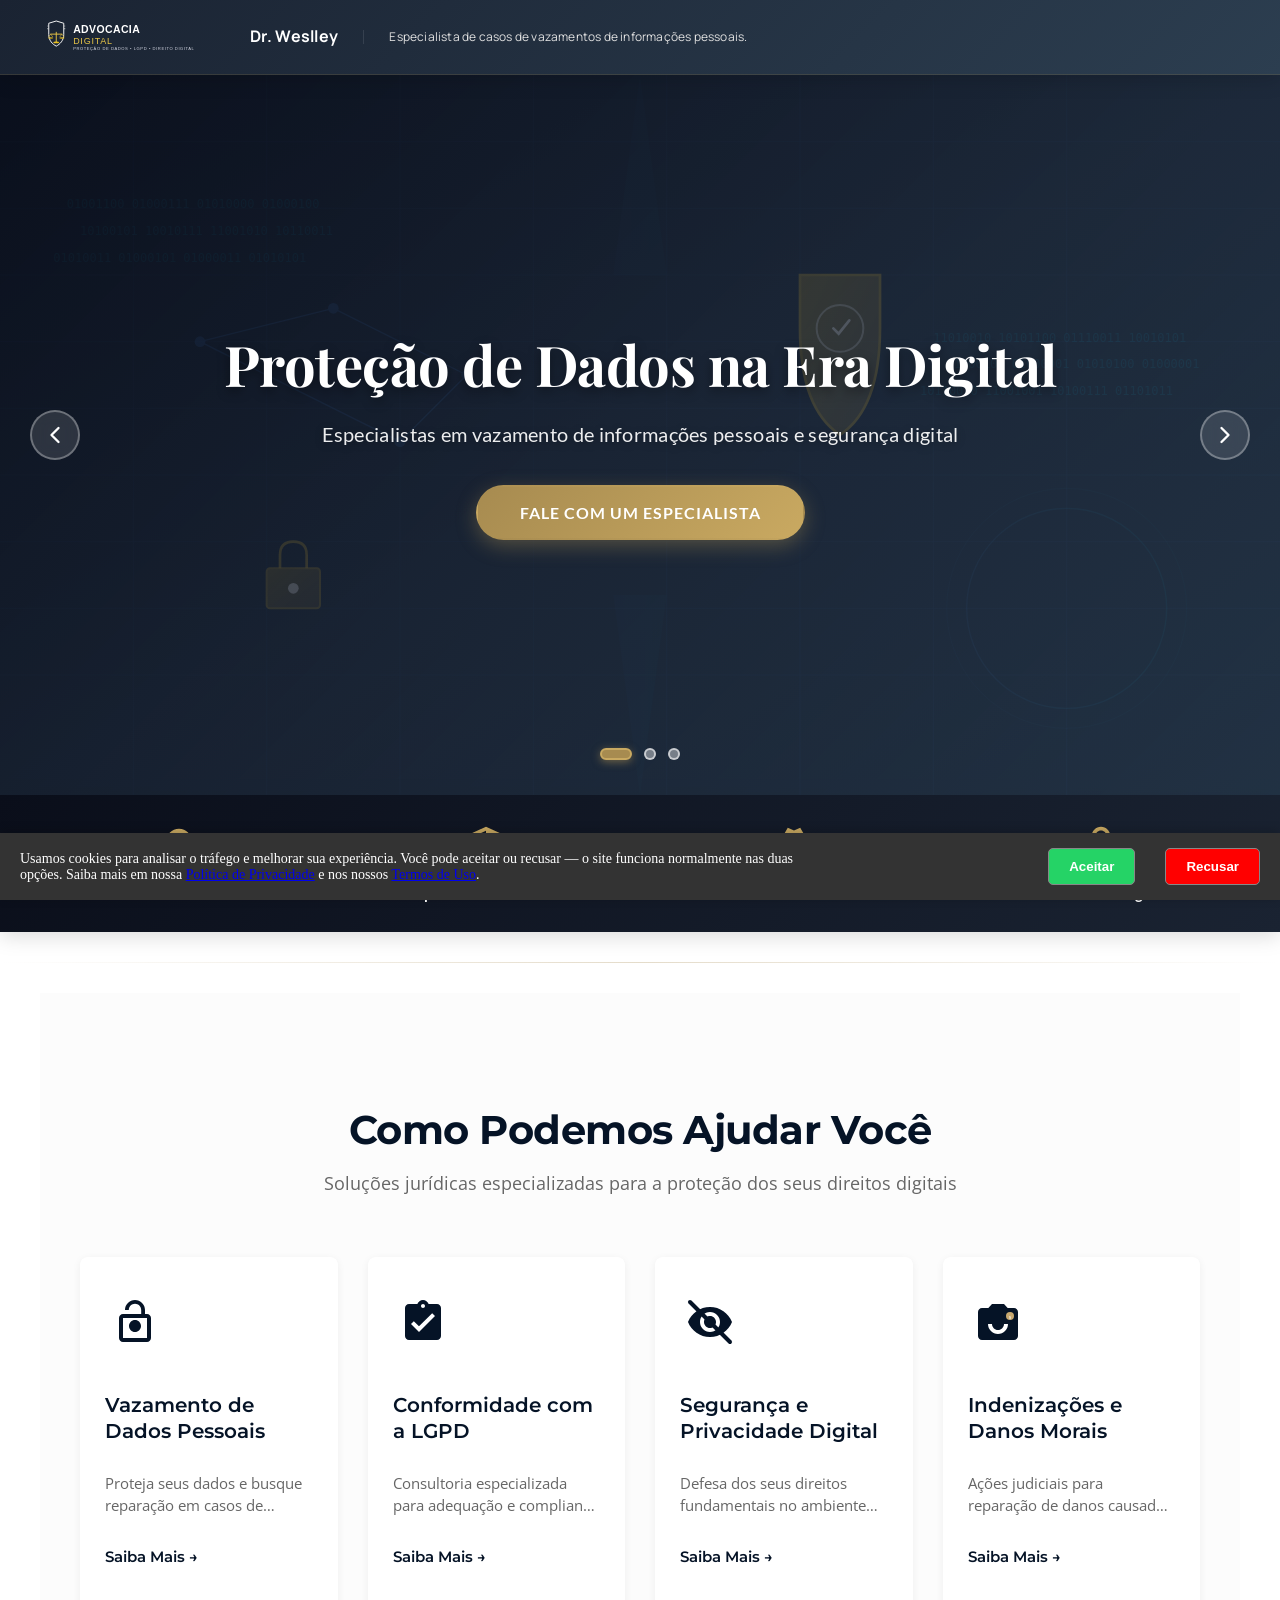
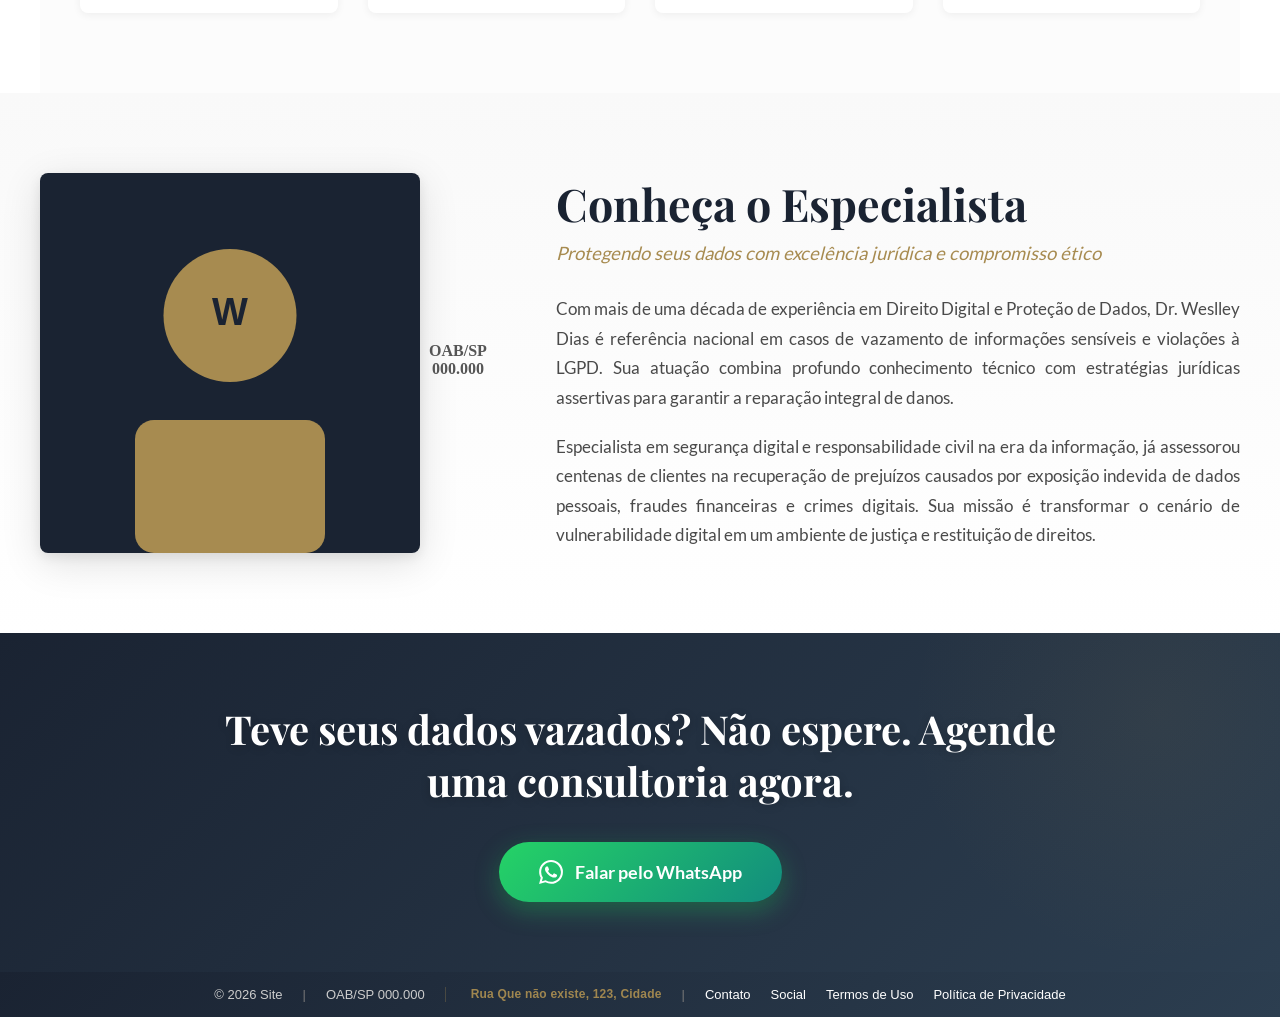
==== commit 79ee87a3: "V1.2.3 LGPD — remoção de dependência do Google Fonts" ====
--- a/index.html
+++ b/index.html
@@ -1,58 +1,59 @@
 <!doctype html>
 <html lang="pt-BR">
-    <head>
-        <meta charset="UTF-8" />
-        <meta name="viewport" content="width=device-width, initial-scale=1.0" />
-
-        <link rel="preconnect" href="https://fonts.googleapis.com">
-        <link rel="preconnect" href="https://fonts.gstatic.com" crossorigin>
-        <link href="https://fonts.googleapis.com/css2?family=Lato:wght@400;700&family=Manrope:wght@400;700&family=Montserrat:wght@400;600;700&family=Open+Sans:wght@300;400;600&family=Playfair+Display:wght@600;700&display=swap" rel="stylesheet">
-
-        <title>Dr. Weslley - Especialista LGPD e Vazamento de Dados</title>
-
-        <!-- Título e Descrição Básica para o Google -->
-        <meta name="description" content="Consultoria especializada em vazamento de informações pessoais, litígios da LGPD e segurança da informação." />
-
-        <!-- Configuração para o WhatsApp, Facebook e Instagram (Open Graph) -->
-        <meta property="og:title" content="Dr. Weslley - Especialista LGPD e Vazamento de Dados" />
-        <meta property="og:description" content="Consultoria especializada em vazamento de informações pessoais, litígios da LGPD e segurança da informação." />
-        <meta property="og:image" content="https://doutorweslley.adv.br/imagens/Banner_p.png" />
-        <meta property="og:url" content="https://doutorweslley.adv.br" />
-        <meta property="og:type" content="website" />
-        <meta property="og:locale" content="pt_BR" />
-        <meta property="og:site_name" content="Dr. Weslley Dias - Advocacia Digital" />
-        <link rel="canonical" href="https://doutorweslley.adv.br" />
-        <link rel="icon" type="image/svg+xml" href="imagens/logo.svg" />
-
-        <!-- Google Analytics: carregado apenas após consentimento de cookies (LGPD) -->
-        <script>
-            window.dataLayer = window.dataLayer || [];
-            function gtag() {
-                dataLayer.push(arguments);
-            }
-
-            function carregarAnalytics() {
-                var script = document.createElement("script");
-                script.async = true;
-                script.src =
-                    "https://www.googletagmanager.com/gtag/js?id=G-5WRWWNTSXB";
-                document.head.appendChild(script);
-                script.onload = function () {
-                    gtag("js", new Date());
-                    gtag("config", "G-5WRWWNTSXB");
-                };
-            }
-
-            // Se já aceitou em visita anterior, carrega direto
-            if (localStorage.getItem("cookiesAceitos") === "sim") {
-                carregarAnalytics();
-            }
-        </script>
-
-        <link rel="stylesheet" href="style.css?v=6" />
-
-        <!-- Schema.org Structured Data -->
-        <script type="application/ld+json">
+
+<head>
+    <meta charset="UTF-8" />
+    <meta name="viewport" content="width=device-width, initial-scale=1.0" />
+
+
+
+    <title>Dr. Weslley - Especialista LGPD e Vazamento de Dados</title>
+
+    <!-- Título e Descrição Básica para o Google -->
+    <meta name="description"
+        content="Consultoria especializada em vazamento de informações pessoais, litígios da LGPD e segurança da informação." />
+
+    <!-- Configuração para o WhatsApp, Facebook e Instagram (Open Graph) -->
+    <meta property="og:title" content="Dr. Weslley - Especialista LGPD e Vazamento de Dados" />
+    <meta property="og:description"
+        content="Consultoria especializada em vazamento de informações pessoais, litígios da LGPD e segurança da informação." />
+    <meta property="og:image" content="https://doutorweslley.adv.br/imagens/Banner_p.png" />
+    <meta property="og:url" content="https://doutorweslley.adv.br" />
+    <meta property="og:type" content="website" />
+    <meta property="og:locale" content="pt_BR" />
+    <meta property="og:site_name" content="Dr. Weslley Dias - Advocacia Digital" />
+    <link rel="canonical" href="https://doutorweslley.adv.br" />
+    <link rel="icon" type="image/svg+xml" href="imagens/logo.svg" />
+
+    <!-- Google Analytics: carregado apenas após consentimento de cookies (LGPD) -->
+    <script>
+        window.dataLayer = window.dataLayer || [];
+        function gtag() {
+            dataLayer.push(arguments);
+        }
+
+        function carregarAnalytics() {
+            var script = document.createElement("script");
+            script.async = true;
+            script.src =
+                "https://www.googletagmanager.com/gtag/js?id=G-5WRWWNTSXB";
+            document.head.appendChild(script);
+            script.onload = function () {
+                gtag("js", new Date());
+                gtag("config", "G-5WRWWNTSXB");
+            };
+        }
+
+        // Se já aceitou em visita anterior, carrega direto
+        if (localStorage.getItem("cookiesAceitos") === "sim") {
+            carregarAnalytics();
+        }
+    </script>
+
+    <link rel="stylesheet" href="style.css?v=6" />
+
+    <!-- Schema.org Structured Data -->
+    <script type="application/ld+json">
         {
           "@context": "https://schema.org",
           "@graph": [
@@ -76,530 +77,375 @@
           ]
         }
         </script>
-    </head>
-    <body>
-        <div class="colunas">
-            <div class="content-container-esquerda">
-                <div class="cabecalho-logo">
-                    <img
-                        src="imagens/logo.svg"
-                        alt="Logo do Escritório"
-                        class="imagem-logo"
-                        width="400"
-                        height="120"
-                        loading="lazy"
-                    />
-                </div>
-
-                <div class="textos-chamativos">
-                    <div class="titulo-destaque">Dr. Weslley</div>
-                    <p class="mini-texto">
-                        Especialista de casos de vazamentos de informações
-                        pessoais.
+</head>
+
+<body>
+    <div class="colunas">
+        <div class="content-container-esquerda">
+            <div class="cabecalho-logo">
+                <img src="imagens/logo.svg" alt="Logo do Escritório" class="imagem-logo" width="400" height="120"
+                    loading="lazy" />
+            </div>
+
+            <div class="textos-chamativos">
+                <div class="titulo-destaque">Dr. Weslley</div>
+                <p class="mini-texto">
+                    Especialista de casos de vazamentos de informações
+                    pessoais.
+                </p>
+            </div>
+        </div>
+
+        <div class="content-container-direita">
+            <!-- ========== HERO CAROUSEL (CARROSSEL PRINCIPAL) ========== -->
+            <section id="hero-carousel" class="hero-carousel" aria-live="polite" aria-atomic="true">
+                <!-- SLIDE 1 -->
+                <div class="hero-slide active">
+                    <div class="hero-image" style="
+                                background-image: url(&quot;imagens/hero-slide-1.svg&quot;);
+                            "></div>
+                    <div class="hero-overlay"></div>
+                    <div class="hero-content">
+                        <h1 class="hero-title">
+                            Proteção de Dados na Era Digital
+                        </h1>
+                        <p class="hero-subtitle">
+                            Especialistas em vazamento de informações
+                            pessoais e segurança digital
+                        </p>
+                        <a href="#cta-final" class="hero-cta">Fale com um Especialista</a>
+                    </div>
+                </div>
+
+                <!-- SLIDE 2 -->
+                <div class="hero-slide">
+                    <div class="hero-image" style="
+                                background-image: url(&quot;imagens/hero-slide-2.svg&quot;);
+                            "></div>
+                    <div class="hero-overlay"></div>
+                    <div class="hero-content">
+                        <h2 class="hero-title">
+                            Segurança Jurídica para seus Dados
+                        </h2>
+                        <p class="hero-subtitle">
+                            Atuação estratégica em casos de violação da LGPD
+                        </p>
+                        <a href="#cta-final" class="hero-cta">Fale com um Especialista</a>
+                    </div>
+                </div>
+
+                <!-- SLIDE 3 -->
+                <div class="hero-slide">
+                    <div class="hero-image" style="
+                                background-image: url(&quot;imagens/hero-slide-3.svg&quot;);
+                            "></div>
+                    <div class="hero-overlay"></div>
+                    <div class="hero-content">
+                        <h2 class="hero-title">
+                            Defesa Especializada em Crimes Digitais
+                        </h2>
+                        <p class="hero-subtitle">
+                            Experiência comprovada em litígios complexos de
+                            tecnologia
+                        </p>
+                        <a href="#cta-final" class="hero-cta">Fale com um Especialista</a>
+                    </div>
+                </div>
+
+                <!-- CONTROLES DE NAVEGAÇÃO -->
+                <button class="hero-arrow hero-arrow-left" onclick="mudarSlideHero(-1)" aria-label="Slide Anterior">
+                    <svg aria-hidden="true" width="24" height="24" viewBox="0 0 24 24" fill="none"
+                        xmlns="http://www.w3.org/2000/svg">
+                        <path d="M15 18L9 12L15 6" stroke="white" stroke-width="2" stroke-linecap="round"
+                            stroke-linejoin="round" />
+                    </svg>
+                </button>
+                <button class="hero-arrow hero-arrow-right" onclick="mudarSlideHero(1)" aria-label="Próximo Slide">
+                    <svg aria-hidden="true" width="24" height="24" viewBox="0 0 24 24" fill="none"
+                        xmlns="http://www.w3.org/2000/svg">
+                        <path d="M9 18L15 12L9 6" stroke="white" stroke-width="2" stroke-linecap="round"
+                            stroke-linejoin="round" />
+                    </svg>
+                </button>
+
+                <!-- DOTS DE PAGINAÇÃO -->
+                <div class="hero-dots">
+                    <span class="hero-dot active" tabindex="0" role="button" aria-label="Ir para slide 1"
+                        onclick="irParaSlideHero(0)"></span>
+                    <span class="hero-dot" tabindex="0" role="button" aria-label="Ir para slide 2"
+                        onclick="irParaSlideHero(1)"></span>
+                    <span class="hero-dot" tabindex="0" role="button" aria-label="Ir para slide 3"
+                        onclick="irParaSlideHero(2)"></span>
+                </div>
+            </section>
+            <!-- ========== FIM DO HERO CAROUSEL ========== -->
+
+            <!-- ========== SEÇÃO B: FAIXA DE PROVA SOCIAL E CONFIANÇA ========== -->
+            <section id="trust-banner" class="trust-banner">
+                <div class="trust-container">
+                    <!-- Item 1: Atendimento em todo o Brasil -->
+                    <div class="trust-item">
+                        <div class="trust-icon">
+                            <svg aria-hidden="true" width="40" height="40" viewBox="0 0 24 24" fill="none"
+                                xmlns="http://www.w3.org/2000/svg">
+                                <path
+                                    d="M12 2C8.13 2 5 5.13 5 9C5 14.25 12 22 12 22C12 22 19 14.25 19 9C19 5.13 15.87 2 12 2ZM12 11.5C10.62 11.5 9.5 10.38 9.5 9C9.5 7.62 10.62 6.5 12 6.5C13.38 6.5 14.5 7.62 14.5 9C14.5 10.38 13.38 11.5 12 11.5Z"
+                                    fill="currentColor" />
+                            </svg>
+                        </div>
+                        <p class="trust-text">
+                            Atendimento em todo o Brasil
+                        </p>
+                    </div>
+
+                    <!-- Item 2: Especialistas em LGPD -->
+                    <div class="trust-item">
+                        <div class="trust-icon">
+                            <svg aria-hidden="true" width="40" height="40" viewBox="0 0 24 24" fill="none"
+                                xmlns="http://www.w3.org/2000/svg">
+                                <path
+                                    d="M12 1L3 5V11C3 16.55 6.84 21.74 12 23C17.16 21.74 21 16.55 21 11V5L12 1ZM12 11.99H19C18.47 16.11 15.72 19.78 12 20.93V12H5V6.3L12 3.19V11.99Z"
+                                    fill="currentColor" />
+                            </svg>
+                        </div>
+                        <p class="trust-text">Especialistas em LGPD</p>
+                    </div>
+
+                    <!-- Item 3: Selo OAB -->
+                    <div class="trust-item">
+                        <div class="trust-icon">
+                            <svg aria-hidden="true" width="40" height="40" viewBox="0 0 24 24" fill="none"
+                                xmlns="http://www.w3.org/2000/svg">
+                                <path
+                                    d="M23 12L20.56 9.22L20.9 5.54L17.29 4.72L15.4 1.54L12 3L8.6 1.54L6.71 4.72L3.1 5.53L3.44 9.21L1 12L3.44 14.78L3.1 18.47L6.71 19.29L8.6 22.47L12 21L15.4 22.46L17.29 19.28L20.9 18.46L20.56 14.78L23 12ZM10 17L6 13L7.41 11.59L10 14.17L16.59 7.58L18 9L10 17Z"
+                                    fill="currentColor" />
+                            </svg>
+                        </div>
+                        <p class="trust-text">Selo da OAB</p>
+                    </div>
+
+                    <!-- Item 4: Atendimento Sigiloso -->
+                    <div class="trust-item">
+                        <div class="trust-icon">
+                            <svg aria-hidden="true" width="40" height="40" viewBox="0 0 24 24" fill="none"
+                                xmlns="http://www.w3.org/2000/svg">
+                                <path
+                                    d="M18 8H17V6C17 3.24 14.76 1 12 1C9.24 1 7 3.24 7 6V8H6C4.9 8 4 8.9 4 10V20C4 21.1 4.9 22 6 22H18C19.1 22 20 21.1 20 20V10C20 8.9 19.1 8 18 8ZM9 6C9 4.34 10.34 3 12 3C13.66 3 15 4.34 15 6V8H9V6ZM18 20H6V10H18V20ZM12 17C13.1 17 14 16.1 14 15C14 13.9 13.1 13 12 13C10.9 13 10 13.9 10 15C10 16.1 10.9 17 12 17Z"
+                                    fill="currentColor" />
+                            </svg>
+                        </div>
+                        <p class="trust-text">Atendimento Sigiloso</p>
+                    </div>
+                </div>
+            </section>
+            <!-- ========== FIM DA FAIXA DE PROVA SOCIAL ========== -->
+
+            <hr class="separador-secao" />
+
+            <!-- ========== SEÇÃO C: ÁREAS DE ATUAÇÃO ========== -->
+            <section id="areas-atuacao" class="areas-atuacao">
+                <div class="areas-header">
+                    <h2 class="areas-title">Como Podemos Ajudar Você</h2>
+                    <p class="areas-subtitle">
+                        Soluções jurídicas especializadas para a proteção
+                        dos seus direitos digitais
                     </p>
                 </div>
-            </div>
-
-            <div class="content-container-direita">
-                <!-- ========== HERO CAROUSEL (CARROSSEL PRINCIPAL) ========== -->
-                <section id="hero-carousel" class="hero-carousel" aria-live="polite" aria-atomic="true">
-                    <!-- SLIDE 1 -->
-                    <div class="hero-slide active">
-                        <div
-                            class="hero-image"
-                            style="
-                                background-image: url(&quot;imagens/hero-slide-1.svg&quot;);
-                            "
-                        ></div>
-                        <div class="hero-overlay"></div>
-                        <div class="hero-content">
-                            <h1 class="hero-title">
-                                Proteção de Dados na Era Digital
-                            </h1>
-                            <p class="hero-subtitle">
-                                Especialistas em vazamento de informações
-                                pessoais e segurança digital
-                            </p>
-                            <a href="#cta-final" class="hero-cta"
-                                >Fale com um Especialista</a
-                            >
-                        </div>
-                    </div>
-
-                    <!-- SLIDE 2 -->
-                    <div class="hero-slide">
-                        <div
-                            class="hero-image"
-                            style="
-                                background-image: url(&quot;imagens/hero-slide-2.svg&quot;);
-                            "
-                        ></div>
-                        <div class="hero-overlay"></div>
-                        <div class="hero-content">
-                            <h2 class="hero-title">
-                                Segurança Jurídica para seus Dados
-                            </h2>
-                            <p class="hero-subtitle">
-                                Atuação estratégica em casos de violação da LGPD
-                            </p>
-                            <a href="#cta-final" class="hero-cta"
-                                >Fale com um Especialista</a
-                            >
-                        </div>
-                    </div>
-
-                    <!-- SLIDE 3 -->
-                    <div class="hero-slide">
-                        <div
-                            class="hero-image"
-                            style="
-                                background-image: url(&quot;imagens/hero-slide-3.svg&quot;);
-                            "
-                        ></div>
-                        <div class="hero-overlay"></div>
-                        <div class="hero-content">
-                            <h2 class="hero-title">
-                                Defesa Especializada em Crimes Digitais
-                            </h2>
-                            <p class="hero-subtitle">
-                                Experiência comprovada em litígios complexos de
-                                tecnologia
-                            </p>
-                            <a href="#cta-final" class="hero-cta"
-                                >Fale com um Especialista</a
-                            >
-                        </div>
-                    </div>
-
-                    <!-- CONTROLES DE NAVEGAÇÃO -->
-                    <button
-                        class="hero-arrow hero-arrow-left"
-                        onclick="mudarSlideHero(-1)"
-                        aria-label="Slide Anterior"
-                    >
-                        <svg aria-hidden="true"
-                            width="24"
-                            height="24"
-                            viewBox="0 0 24 24"
-                            fill="none"
-                            xmlns="http://www.w3.org/2000/svg"
-                        >
-                            <path
-                                d="M15 18L9 12L15 6"
-                                stroke="white"
-                                stroke-width="2"
-                                stroke-linecap="round"
-                                stroke-linejoin="round"
-                            />
-                        </svg>
-                    </button>
-                    <button
-                        class="hero-arrow hero-arrow-right"
-                        onclick="mudarSlideHero(1)"
-                        aria-label="Próximo Slide"
-                    >
-                        <svg aria-hidden="true"
-                            width="24"
-                            height="24"
-                            viewBox="0 0 24 24"
-                            fill="none"
-                            xmlns="http://www.w3.org/2000/svg"
-                        >
-                            <path
-                                d="M9 18L15 12L9 6"
-                                stroke="white"
-                                stroke-width="2"
-                                stroke-linecap="round"
-                                stroke-linejoin="round"
-                            />
-                        </svg>
-                    </button>
-
-                    <!-- DOTS DE PAGINAÇÃO -->
-                    <div class="hero-dots">
-                        <span
-                            class="hero-dot active"
-                            tabindex="0"
-                            role="button"
-                            aria-label="Ir para slide 1"
-                            onclick="irParaSlideHero(0)"
-                        ></span>
-                        <span
-                            class="hero-dot"
-                            tabindex="0"
-                            role="button"
-                            aria-label="Ir para slide 2"
-                            onclick="irParaSlideHero(1)"
-                        ></span>
-                        <span
-                            class="hero-dot"
-                            tabindex="0"
-                            role="button"
-                            aria-label="Ir para slide 3"
-                            onclick="irParaSlideHero(2)"
-                        ></span>
-                    </div>
-                </section>
-                <!-- ========== FIM DO HERO CAROUSEL ========== -->
-
-                <!-- ========== SEÇÃO B: FAIXA DE PROVA SOCIAL E CONFIANÇA ========== -->
-                <section id="trust-banner" class="trust-banner">
-                    <div class="trust-container">
-                        <!-- Item 1: Atendimento em todo o Brasil -->
-                        <div class="trust-item">
-                            <div class="trust-icon">
-                                <svg aria-hidden="true"
-                                    width="40"
-                                    height="40"
-                                    viewBox="0 0 24 24"
-                                    fill="none"
-                                    xmlns="http://www.w3.org/2000/svg"
-                                >
-                                    <path
-                                        d="M12 2C8.13 2 5 5.13 5 9C5 14.25 12 22 12 22C12 22 19 14.25 19 9C19 5.13 15.87 2 12 2ZM12 11.5C10.62 11.5 9.5 10.38 9.5 9C9.5 7.62 10.62 6.5 12 6.5C13.38 6.5 14.5 7.62 14.5 9C14.5 10.38 13.38 11.5 12 11.5Z"
-                                        fill="currentColor"
-                                    />
-                                </svg>
-                            </div>
-                            <p class="trust-text">
-                                Atendimento em todo o Brasil
-                            </p>
-                        </div>
-
-                        <!-- Item 2: Especialistas em LGPD -->
-                        <div class="trust-item">
-                            <div class="trust-icon">
-                                <svg aria-hidden="true"
-                                    width="40"
-                                    height="40"
-                                    viewBox="0 0 24 24"
-                                    fill="none"
-                                    xmlns="http://www.w3.org/2000/svg"
-                                >
-                                    <path
-                                        d="M12 1L3 5V11C3 16.55 6.84 21.74 12 23C17.16 21.74 21 16.55 21 11V5L12 1ZM12 11.99H19C18.47 16.11 15.72 19.78 12 20.93V12H5V6.3L12 3.19V11.99Z"
-                                        fill="currentColor"
-                                    />
-                                </svg>
-                            </div>
-                            <p class="trust-text">Especialistas em LGPD</p>
-                        </div>
-
-                        <!-- Item 3: Selo OAB -->
-                        <div class="trust-item">
-                            <div class="trust-icon">
-                                <svg aria-hidden="true"
-                                    width="40"
-                                    height="40"
-                                    viewBox="0 0 24 24"
-                                    fill="none"
-                                    xmlns="http://www.w3.org/2000/svg"
-                                >
-                                    <path
-                                        d="M23 12L20.56 9.22L20.9 5.54L17.29 4.72L15.4 1.54L12 3L8.6 1.54L6.71 4.72L3.1 5.53L3.44 9.21L1 12L3.44 14.78L3.1 18.47L6.71 19.29L8.6 22.47L12 21L15.4 22.46L17.29 19.28L20.9 18.46L20.56 14.78L23 12ZM10 17L6 13L7.41 11.59L10 14.17L16.59 7.58L18 9L10 17Z"
-                                        fill="currentColor"
-                                    />
-                                </svg>
-                            </div>
-                            <p class="trust-text">Selo da OAB</p>
-                        </div>
-
-                        <!-- Item 4: Atendimento Sigiloso -->
-                        <div class="trust-item">
-                            <div class="trust-icon">
-                                <svg aria-hidden="true"
-                                    width="40"
-                                    height="40"
-                                    viewBox="0 0 24 24"
-                                    fill="none"
-                                    xmlns="http://www.w3.org/2000/svg"
-                                >
-                                    <path
-                                        d="M18 8H17V6C17 3.24 14.76 1 12 1C9.24 1 7 3.24 7 6V8H6C4.9 8 4 8.9 4 10V20C4 21.1 4.9 22 6 22H18C19.1 22 20 21.1 20 20V10C20 8.9 19.1 8 18 8ZM9 6C9 4.34 10.34 3 12 3C13.66 3 15 4.34 15 6V8H9V6ZM18 20H6V10H18V20ZM12 17C13.1 17 14 16.1 14 15C14 13.9 13.1 13 12 13C10.9 13 10 13.9 10 15C10 16.1 10.9 17 12 17Z"
-                                        fill="currentColor"
-                                    />
-                                </svg>
-                            </div>
-                            <p class="trust-text">Atendimento Sigiloso</p>
-                        </div>
-                    </div>
-                </section>
-                <!-- ========== FIM DA FAIXA DE PROVA SOCIAL ========== -->
-
-                <hr class="separador-secao" />
-
-                <!-- ========== SEÇÃO C: ÁREAS DE ATUAÇÃO ========== -->
-                <section id="areas-atuacao" class="areas-atuacao">
-                    <div class="areas-header">
-                        <h2 class="areas-title">Como Podemos Ajudar Você</h2>
-                        <p class="areas-subtitle">
-                            Soluções jurídicas especializadas para a proteção
-                            dos seus direitos digitais
-                        </p>
-                    </div>
-
-                    <div class="cards-grid">
-                        <!-- Card 1: Vazamento de Dados Pessoais -->
-                        <div class="card-item">
-                            <div class="card-icon">
-                                <svg aria-hidden="true"
-                                    width="48"
-                                    height="48"
-                                    viewBox="0 0 24 24"
-                                    fill="none"
-                                    xmlns="http://www.w3.org/2000/svg"
-                                >
-                                    <path
-                                        d="M12 17C10.34 17 9 15.66 9 14C9 12.34 10.34 11 12 11C13.66 11 15 12.34 15 14C15 15.66 13.66 17 12 17ZM18 8H17V6C17 3.24 14.76 1 12 1C9.24 1 7 3.24 7 6H8.9C8.9 4.29 10.29 2.9 12 2.9C13.71 2.9 15.1 4.29 15.1 6V8H6C4.9 8 4 8.9 4 10V20C4 21.1 4.9 22 6 22H18C19.1 22 20 21.1 20 20V10C20 8.9 19.1 8 18 8ZM18 20H6V10H18V20Z"
-                                        fill="currentColor"
-                                    />
-                                </svg>
-                            </div>
-                            <h3 class="card-title">
-                                Vazamento de Dados Pessoais
-                            </h3>
-                            <p class="card-description">
-                                Proteja seus dados e busque reparação em casos
-                                de exposição indevida de informações pessoais.
-                            </p>
-                            <a href="vazamento-dados.html" class="card-link"
-                                >Saiba Mais →</a
-                            >
-                        </div>
-
-                        <!-- Card 2: Conformidade com a LGPD -->
-                        <div class="card-item">
-                            <div class="card-icon">
-                                <svg aria-hidden="true"
-                                    width="48"
-                                    height="48"
-                                    viewBox="0 0 24 24"
-                                    fill="none"
-                                    xmlns="http://www.w3.org/2000/svg"
-                                >
-                                    <path
-                                        d="M19 3H14.82C14.4 1.84 13.3 1 12 1C10.7 1 9.6 1.84 9.18 3H5C3.9 3 3 3.9 3 5V19C3 20.1 3.9 21 5 21H19C20.1 21 21 20.1 21 19V5C21 3.9 20.1 3 19 3ZM12 3C12.55 3 13 3.45 13 4C13 4.55 12.55 5 12 5C11.45 5 11 4.55 11 4C11 3.45 11.45 3 12 3ZM10 17L6 13L7.41 11.59L10 14.17L16.59 7.58L18 9L10 17Z"
-                                        fill="currentColor"
-                                    />
-                                </svg>
-                            </div>
-                            <h3 class="card-title">Conformidade com a LGPD</h3>
-                            <p class="card-description">
-                                Consultoria especializada para adequação e
-                                compliance empresarial à Lei Geral de Proteção
-                                de Dados.
-                            </p>
-                            <a href="conformidade-lgpd.html" class="card-link"
-                                >Saiba Mais →</a
-                            >
-                        </div>
-
-                        <!-- Card 3: Segurança e Privacidade Digital -->
-                        <div class="card-item">
-                            <div class="card-icon">
-                                <svg aria-hidden="true"
-                                    width="48"
-                                    height="48"
-                                    viewBox="0 0 24 24"
-                                    fill="none"
-                                    xmlns="http://www.w3.org/2000/svg"
-                                >
-                                    <path
-                                        d="M12 4.5C7 4.5 2.73 7.61 1 12C2.73 16.39 7 19.5 12 19.5C17 19.5 21.27 16.39 23 12C21.27 7.61 17 4.5 12 4.5ZM12 17C9.24 17 7 14.76 7 12C7 9.24 9.24 7 12 7C14.76 7 17 9.24 17 12C17 14.76 14.76 17 12 17ZM12 9C10.34 9 9 10.34 9 12C9 13.66 10.34 15 12 15C13.66 15 15 13.66 15 12C15 10.34 13.66 9 12 9Z"
-                                        fill="currentColor"
-                                    />
-                                    <line
-                                        x1="2"
-                                        y1="2"
-                                        x2="22"
-                                        y2="22"
-                                        stroke="currentColor"
-                                        stroke-width="2"
-                                        stroke-linecap="round"
-                                    />
-                                </svg>
-                            </div>
-                            <h3 class="card-title">
-                                Segurança e Privacidade Digital
-                            </h3>
-                            <p class="card-description">
-                                Defesa dos seus direitos fundamentais no
-                                ambiente digital e orientação sobre proteção de
-                                privacidade.
-                            </p>
-                            <a
-                                href="seguranca-privacidade.html"
-                                class="card-link"
-                                >Saiba Mais →</a
-                            >
-                        </div>
-
-                        <!-- Card 4: Indenizações e Danos Morais -->
-                        <div class="card-item">
-                            <div class="card-icon">
-                                <svg aria-hidden="true"
-                                    width="48"
-                                    height="48"
-                                    viewBox="0 0 24 24"
-                                    fill="none"
-                                    xmlns="http://www.w3.org/2000/svg"
-                                >
-                                    <path
-                                        d="M9 3L7.17 5H4C2.9 5 2 5.9 2 7V19C2 20.1 2.9 21 4 21H20C21.1 21 22 20.1 22 19V7C22 5.9 21.1 5 20 5H16.83L15 3H9ZM12 18C9.24 18 7 15.76 7 13H9C9 14.66 10.34 16 12 16C13.66 16 15 14.66 15 13H17C17 15.76 14.76 18 12 18Z"
-                                        fill="currentColor"
-                                    />
-                                    <path
-                                        d="M11 11V7H13V11H11Z"
-                                        fill="currentColor"
-                                    />
-                                    <circle
-                                        cx="18"
-                                        cy="9"
-                                        r="2"
-                                        fill="#C7A86F"
-                                    />
-                                    <text
-                                        x="18"
-                                        y="10.5"
-                                        text-anchor="middle"
-                                        font-size="2"
-                                        fill="white"
-                                        font-weight="bold"
-                                    >
-                                        $
-                                    </text>
-                                </svg>
-                            </div>
-                            <h3 class="card-title">
-                                Indenizações e Danos Morais
-                            </h3>
-                            <p class="card-description">
-                                Ações judiciais para reparação de danos causados
-                                por violações de dados e direitos digitais.
-                            </p>
-                            <a href="indenizacoes-danos.html" class="card-link"
-                                >Saiba Mais →</a
-                            >
-                        </div>
-                    </div>
-                </section>
-                <!-- ========== FIM DA SEÇÃO C: ÁREAS DE ATUAÇÃO ========== -->
-
-                <!-- ========================================
+
+                <div class="cards-grid">
+                    <!-- Card 1: Vazamento de Dados Pessoais -->
+                    <div class="card-item">
+                        <div class="card-icon">
+                            <svg aria-hidden="true" width="48" height="48" viewBox="0 0 24 24" fill="none"
+                                xmlns="http://www.w3.org/2000/svg">
+                                <path
+                                    d="M12 17C10.34 17 9 15.66 9 14C9 12.34 10.34 11 12 11C13.66 11 15 12.34 15 14C15 15.66 13.66 17 12 17ZM18 8H17V6C17 3.24 14.76 1 12 1C9.24 1 7 3.24 7 6H8.9C8.9 4.29 10.29 2.9 12 2.9C13.71 2.9 15.1 4.29 15.1 6V8H6C4.9 8 4 8.9 4 10V20C4 21.1 4.9 22 6 22H18C19.1 22 20 21.1 20 20V10C20 8.9 19.1 8 18 8ZM18 20H6V10H18V20Z"
+                                    fill="currentColor" />
+                            </svg>
+                        </div>
+                        <h3 class="card-title">
+                            Vazamento de Dados Pessoais
+                        </h3>
+                        <p class="card-description">
+                            Proteja seus dados e busque reparação em casos
+                            de exposição indevida de informações pessoais.
+                        </p>
+                        <a href="vazamento-dados.html" class="card-link">Saiba Mais →</a>
+                    </div>
+
+                    <!-- Card 2: Conformidade com a LGPD -->
+                    <div class="card-item">
+                        <div class="card-icon">
+                            <svg aria-hidden="true" width="48" height="48" viewBox="0 0 24 24" fill="none"
+                                xmlns="http://www.w3.org/2000/svg">
+                                <path
+                                    d="M19 3H14.82C14.4 1.84 13.3 1 12 1C10.7 1 9.6 1.84 9.18 3H5C3.9 3 3 3.9 3 5V19C3 20.1 3.9 21 5 21H19C20.1 21 21 20.1 21 19V5C21 3.9 20.1 3 19 3ZM12 3C12.55 3 13 3.45 13 4C13 4.55 12.55 5 12 5C11.45 5 11 4.55 11 4C11 3.45 11.45 3 12 3ZM10 17L6 13L7.41 11.59L10 14.17L16.59 7.58L18 9L10 17Z"
+                                    fill="currentColor" />
+                            </svg>
+                        </div>
+                        <h3 class="card-title">Conformidade com a LGPD</h3>
+                        <p class="card-description">
+                            Consultoria especializada para adequação e
+                            compliance empresarial à Lei Geral de Proteção
+                            de Dados.
+                        </p>
+                        <a href="conformidade-lgpd.html" class="card-link">Saiba Mais →</a>
+                    </div>
+
+                    <!-- Card 3: Segurança e Privacidade Digital -->
+                    <div class="card-item">
+                        <div class="card-icon">
+                            <svg aria-hidden="true" width="48" height="48" viewBox="0 0 24 24" fill="none"
+                                xmlns="http://www.w3.org/2000/svg">
+                                <path
+                                    d="M12 4.5C7 4.5 2.73 7.61 1 12C2.73 16.39 7 19.5 12 19.5C17 19.5 21.27 16.39 23 12C21.27 7.61 17 4.5 12 4.5ZM12 17C9.24 17 7 14.76 7 12C7 9.24 9.24 7 12 7C14.76 7 17 9.24 17 12C17 14.76 14.76 17 12 17ZM12 9C10.34 9 9 10.34 9 12C9 13.66 10.34 15 12 15C13.66 15 15 13.66 15 12C15 10.34 13.66 9 12 9Z"
+                                    fill="currentColor" />
+                                <line x1="2" y1="2" x2="22" y2="22" stroke="currentColor" stroke-width="2"
+                                    stroke-linecap="round" />
+                            </svg>
+                        </div>
+                        <h3 class="card-title">
+                            Segurança e Privacidade Digital
+                        </h3>
+                        <p class="card-description">
+                            Defesa dos seus direitos fundamentais no
+                            ambiente digital e orientação sobre proteção de
+                            privacidade.
+                        </p>
+                        <a href="seguranca-privacidade.html" class="card-link">Saiba Mais →</a>
+                    </div>
+
+                    <!-- Card 4: Indenizações e Danos Morais -->
+                    <div class="card-item">
+                        <div class="card-icon">
+                            <svg aria-hidden="true" width="48" height="48" viewBox="0 0 24 24" fill="none"
+                                xmlns="http://www.w3.org/2000/svg">
+                                <path
+                                    d="M9 3L7.17 5H4C2.9 5 2 5.9 2 7V19C2 20.1 2.9 21 4 21H20C21.1 21 22 20.1 22 19V7C22 5.9 21.1 5 20 5H16.83L15 3H9ZM12 18C9.24 18 7 15.76 7 13H9C9 14.66 10.34 16 12 16C13.66 16 15 14.66 15 13H17C17 15.76 14.76 18 12 18Z"
+                                    fill="currentColor" />
+                                <path d="M11 11V7H13V11H11Z" fill="currentColor" />
+                                <circle cx="18" cy="9" r="2" fill="#C7A86F" />
+                                <text x="18" y="10.5" text-anchor="middle" font-size="2" fill="white"
+                                    font-weight="bold">
+                                    $
+                                </text>
+                            </svg>
+                        </div>
+                        <h3 class="card-title">
+                            Indenizações e Danos Morais
+                        </h3>
+                        <p class="card-description">
+                            Ações judiciais para reparação de danos causados
+                            por violações de dados e direitos digitais.
+                        </p>
+                        <a href="indenizacoes-danos.html" class="card-link">Saiba Mais →</a>
+                    </div>
+                </div>
+            </section>
+            <!-- ========== FIM DA SEÇÃO C: ÁREAS DE ATUAÇÃO ========== -->
+
+            <!-- ========================================
                      SEÇÃO D - SOBRE O PROFISSIONAL
                      ======================================== -->
-                <section id="sobre-profissional" class="secao-sobre">
-                    <div class="container-sobre">
-                        <!-- Coluna 1: Foto do Profissional -->
-                        <div class="coluna-foto">
-                            <img
-                                src="imagens/foto-placeholder.svg"
-                                alt="Dr. Weslley Dias - Especialista em Direito Digital e Proteção de Dados"
-                                class="foto-profissional"
-                                width="600"
-                                height="800"
-                                loading="lazy"
-                            />
-                            <p class="registro-oab" style="text-align: center; margin-top: 10px; font-weight: bold; color: #555;">OAB/SP 000.000</p>
-                        </div>
-
-                        <!-- Coluna 2: Conteúdo Textual -->
-                        <div class="coluna-texto">
-                            <h2 class="titulo-sobre">Conheça o Especialista</h2>
-                            <p class="subtitulo-sobre">
-                                Protegendo seus dados com excelência jurídica e
-                                compromisso ético
-                            </p>
-                            <p class="paragrafo-sobre">
-                                Com mais de uma década de experiência em Direito
-                                Digital e Proteção de Dados, Dr. Weslley
-                                Dias é referência nacional em casos de
-                                vazamento de informações sensíveis e violações à
-                                LGPD. Sua atuação combina profundo conhecimento
-                                técnico com estratégias jurídicas assertivas
-                                para garantir a reparação integral de danos.
-                            </p>
-                            <p class="paragrafo-sobre">
-                                Especialista em segurança digital e
-                                responsabilidade civil na era da informação, já
-                                assessorou centenas de clientes na recuperação
-                                de prejuízos causados por exposição indevida de
-                                dados pessoais, fraudes financeiras e crimes
-                                digitais. Sua missão é transformar o cenário de
-                                vulnerabilidade digital em um ambiente de
-                                justiça e restituição de direitos.
-                            </p>
-                        </div>
-                    </div>
-                </section>
-
-                <!-- ========================================
+            <section id="sobre-profissional" class="secao-sobre">
+                <div class="container-sobre">
+                    <!-- Coluna 1: Foto do Profissional -->
+                    <div class="coluna-foto">
+                        <img src="imagens/foto-placeholder.svg"
+                            alt="Dr. Weslley Dias - Especialista em Direito Digital e Proteção de Dados"
+                            class="foto-profissional" width="600" height="800" loading="lazy" />
+                        <p class="registro-oab"
+                            style="text-align: center; margin-top: 10px; font-weight: bold; color: #555;">OAB/SP 000.000
+                        </p>
+                    </div>
+
+                    <!-- Coluna 2: Conteúdo Textual -->
+                    <div class="coluna-texto">
+                        <h2 class="titulo-sobre">Conheça o Especialista</h2>
+                        <p class="subtitulo-sobre">
+                            Protegendo seus dados com excelência jurídica e
+                            compromisso ético
+                        </p>
+                        <p class="paragrafo-sobre">
+                            Com mais de uma década de experiência em Direito
+                            Digital e Proteção de Dados, Dr. Weslley
+                            Dias é referência nacional em casos de
+                            vazamento de informações sensíveis e violações à
+                            LGPD. Sua atuação combina profundo conhecimento
+                            técnico com estratégias jurídicas assertivas
+                            para garantir a reparação integral de danos.
+                        </p>
+                        <p class="paragrafo-sobre">
+                            Especialista em segurança digital e
+                            responsabilidade civil na era da informação, já
+                            assessorou centenas de clientes na recuperação
+                            de prejuízos causados por exposição indevida de
+                            dados pessoais, fraudes financeiras e crimes
+                            digitais. Sua missão é transformar o cenário de
+                            vulnerabilidade digital em um ambiente de
+                            justiça e restituição de direitos.
+                        </p>
+                    </div>
+                </div>
+            </section>
+
+            <!-- ========================================
                      SEÇÃO E - CHAMADA PARA AÇÃO FINAL (CTA)
                      ======================================== -->
-                <section id="cta-final" class="secao-cta">
-                    <div class="container-cta">
-                        <h2 class="titulo-cta">
-                            Teve seus dados vazados? Não espere. Agende uma
-                            consultoria agora.
-                        </h2>
-                        <a
-                            href="https://wa.me/5511988887777?text=Olá,%20preciso%20de%20consultoria%20sobre%20vazamento%20de%20dados"
-                            target="_blank"
-                            rel="noopener noreferrer"
-                            class="btn-whatsapp-cta"
-                        >
-                            <!-- Ícone WhatsApp via SVG -->
-                            <svg aria-hidden="true"
-                                xmlns="http://www.w3.org/2000/svg"
-                                width="24"
-                                height="24"
-                                viewBox="0 0 24 24"
-                                fill="currentColor"
-                                class="icone-whatsapp"
-                            >
-                                <path
-                                    d="M17.472 14.382c-.297-.149-1.758-.867-2.03-.967-.273-.099-.471-.148-.67.15-.197.297-.767.966-.94 1.164-.173.199-.347.223-.644.075-.297-.15-1.255-.463-2.39-1.475-.883-.788-1.48-1.761-1.653-2.059-.173-.297-.018-.458.13-.606.134-.133.298-.347.446-.52.149-.174.198-.298.298-.497.099-.198.05-.371-.025-.52-.075-.149-.669-1.612-.916-2.207-.242-.579-.487-.5-.669-.51-.173-.008-.371-.01-.57-.01-.198 0-.52.074-.792.372-.272.297-1.04 1.016-1.04 2.479 0 1.462 1.065 2.875 1.213 3.074.149.198 2.096 3.2 5.077 4.487.709.306 1.262.489 1.694.625.712.227 1.36.195 1.871.118.571-.085 1.758-.719 2.006-1.413.248-.694.248-1.289.173-1.413-.074-.124-.272-.198-.57-.347m-5.421 7.403h-.004a9.87 9.87 0 01-5.031-1.378l-.361-.214-3.741.982.998-3.648-.235-.374a9.86 9.86 0 01-1.51-5.26c.001-5.45 4.436-9.884 9.888-9.884 2.64 0 5.122 1.03 6.988 2.898a9.825 9.825 0 012.893 6.994c-.003 5.45-4.437 9.884-9.885 9.884m8.413-18.297A11.815 11.815 0 0012.05 0C5.495 0 .16 5.335.157 11.892c0 2.096.547 4.142 1.588 5.945L.057 24l6.305-1.654a11.882 11.882 0 005.683 1.448h.005c6.554 0 11.89-5.335 11.893-11.893a11.821 11.821 0 00-3.48-8.413Z"
-                                />
-                            </svg>
-                            <span>Falar pelo WhatsApp</span>
-                        </a>
-                    </div>
-                </section>
-            </div>
+            <section id="cta-final" class="secao-cta">
+                <div class="container-cta">
+                    <h2 class="titulo-cta">
+                        Teve seus dados vazados? Não espere. Agende uma
+                        consultoria agora.
+                    </h2>
+                    <a href="https://wa.me/5511988887777?text=Olá,%20preciso%20de%20consultoria%20sobre%20vazamento%20de%20dados"
+                        target="_blank" rel="noopener noreferrer" class="btn-whatsapp-cta">
+                        <!-- Ícone WhatsApp via SVG -->
+                        <svg aria-hidden="true" xmlns="http://www.w3.org/2000/svg" width="24" height="24"
+                            viewBox="0 0 24 24" fill="currentColor" class="icone-whatsapp">
+                            <path
+                                d="M17.472 14.382c-.297-.149-1.758-.867-2.03-.967-.273-.099-.471-.148-.67.15-.197.297-.767.966-.94 1.164-.173.199-.347.223-.644.075-.297-.15-1.255-.463-2.39-1.475-.883-.788-1.48-1.761-1.653-2.059-.173-.297-.018-.458.13-.606.134-.133.298-.347.446-.52.149-.174.198-.298.298-.497.099-.198.05-.371-.025-.52-.075-.149-.669-1.612-.916-2.207-.242-.579-.487-.5-.669-.51-.173-.008-.371-.01-.57-.01-.198 0-.52.074-.792.372-.272.297-1.04 1.016-1.04 2.479 0 1.462 1.065 2.875 1.213 3.074.149.198 2.096 3.2 5.077 4.487.709.306 1.262.489 1.694.625.712.227 1.36.195 1.871.118.571-.085 1.758-.719 2.006-1.413.248-.694.248-1.289.173-1.413-.074-.124-.272-.198-.57-.347m-5.421 7.403h-.004a9.87 9.87 0 01-5.031-1.378l-.361-.214-3.741.982.998-3.648-.235-.374a9.86 9.86 0 01-1.51-5.26c.001-5.45 4.436-9.884 9.888-9.884 2.64 0 5.122 1.03 6.988 2.898a9.825 9.825 0 012.893 6.994c-.003 5.45-4.437 9.884-9.885 9.884m8.413-18.297A11.815 11.815 0 0012.05 0C5.495 0 .16 5.335.157 11.892c0 2.096.547 4.142 1.588 5.945L.057 24l6.305-1.654a11.882 11.882 0 005.683 1.448h.005c6.554 0 11.89-5.335 11.893-11.893a11.821 11.821 0 00-3.48-8.413Z" />
+                        </svg>
+                        <span>Falar pelo WhatsApp</span>
+                    </a>
+                </div>
+            </section>
         </div>
-        <!-- fim .colunas -->
-
-        <footer class="rodape-minimalista">
-            <span>&copy; 2026 Site</span>
-            <span class="separador">|</span>
-            <span>OAB/SP 000.000</span>
-            <span class="titulo-endereco"> Rua Que não existe, 123, Cidade</span>
-            <span class="separador">|</span>
-            <a href="#cta-final">Contato</a>
-            <a href="#cta-final">Social</a>
-            <a href="termos_uso.html">Termos de Uso</a>
+    </div>
+    <!-- fim .colunas -->
+
+    <footer class="rodape-minimalista">
+        <span>&copy; 2026 Site</span>
+        <span class="separador">|</span>
+        <span>OAB/SP 000.000</span>
+        <span class="titulo-endereco"> Rua Que não existe, 123, Cidade</span>
+        <span class="separador">|</span>
+        <a href="#cta-final">Contato</a>
+        <a href="#cta-final">Social</a>
+        <a href="termos_uso.html">Termos de Uso</a>
+        <a href="politica_privacidade.html">Política de Privacidade</a>
+    </footer>
+
+    <div id="aviso-cookies" class="aviso-cookies">
+        <p>
+            Usamos cookies para analisar o tráfego e melhorar sua
+            experiência. Você pode aceitar ou recusar — o site funciona
+            normalmente nas duas opções. Saiba mais em nossa
             <a href="politica_privacidade.html">Política de Privacidade</a>
-        </footer>
-
-        <div id="aviso-cookies" class="aviso-cookies">
-            <p>
-                Usamos cookies para analisar o tráfego e melhorar sua
-                experiência. Você pode aceitar ou recusar — o site funciona
-                normalmente nas duas opções. Saiba mais em nossa
-                <a href="politica_privacidade.html">Política de Privacidade</a>
-                e nos nossos
-                <a href="termos_uso.html">Termos de Uso</a>.
-            </p>
-            <div class="botoes-cookies">
-                <button id="btn-aceitar-cookies" class="btn-cookies aceitar">
-                    Aceitar
-                </button>
-                <button id="btn-recusar-cookies" class="btn-cookies recusar">
-                    Recusar
-                </button>
-            </div>
+            e nos nossos
+            <a href="termos_uso.html">Termos de Uso</a>.
+        </p>
+        <div class="botoes-cookies">
+            <button id="btn-aceitar-cookies" class="btn-cookies aceitar">
+                Aceitar
+            </button>
+            <button id="btn-recusar-cookies" class="btn-cookies recusar">
+                Recusar
+            </button>
         </div>
-
-        <script src="script.js"></script>
-    </body>
-</html>
+    </div>
+
+    <script src="script.js"></script>
+</body>
+
+</html>
--- a/style.css
+++ b/style.css
@@ -1,3 +1,104 @@
+/* LATO */
+@font-face {
+    font-family: "Lato";
+    src: url("fonts/Lato/Lato-Regular.ttf") format("truetype");
+    font-weight: 400;
+    font-style: normal;
+    font-display: swap;
+}
+
+@font-face {
+    font-family: "Lato";
+    src: url("fonts/Lato/Lato-Bold.ttf") format("truetype");
+    font-weight: 700;
+    font-style: normal;
+    font-display: swap;
+}
+
+/* MANROPE */
+@font-face {
+    font-family: "Manrope";
+    src: url("fonts/Manrope/static/Manrope-Regular.ttf") format("truetype");
+    font-weight: 400;
+    font-style: normal;
+    font-display: swap;
+}
+
+@font-face {
+    font-family: "Manrope";
+    src: url("fonts/Manrope/static/Manrope-Bold.ttf") format("truetype");
+    font-weight: 700;
+    font-style: normal;
+    font-display: swap;
+}
+
+/* MONTSERRAT */
+@font-face {
+    font-family: "Montserrat";
+    src: url("fonts/Montserrat/static/Montserrat-Regular.ttf") format("truetype");
+    font-weight: 400;
+    font-style: normal;
+    font-display: swap;
+}
+
+@font-face {
+    font-family: "Montserrat";
+    src: url("fonts/Montserrat/static/Montserrat-SemiBold.ttf") format("truetype");
+    font-weight: 600;
+    font-style: normal;
+    font-display: swap;
+}
+
+@font-face {
+    font-family: "Montserrat";
+    src: url("fonts/Montserrat/static/Montserrat-Bold.ttf") format("truetype");
+    font-weight: 700;
+    font-style: normal;
+    font-display: swap;
+}
+
+/* OPEN SANS */
+@font-face {
+    font-family: "Open Sans";
+    src: url("fonts/Open_Sans/static/OpenSans-Light.ttf") format("truetype");
+    font-weight: 300;
+    font-style: normal;
+    font-display: swap;
+}
+
+@font-face {
+    font-family: "Open Sans";
+    src: url("fonts/Open_Sans/static/OpenSans-Regular.ttf") format("truetype");
+    font-weight: 400;
+    font-style: normal;
+    font-display: swap;
+}
+
+@font-face {
+    font-family: "Open Sans";
+    src: url("fonts/Open_Sans/static/OpenSans-SemiBold.ttf") format("truetype");
+    font-weight: 600;
+    font-style: normal;
+    font-display: swap;
+}
+
+/* PLAYFAIR DISPLAY */
+@font-face {
+    font-family: "Playfair Display";
+    src: url("fonts/Playfair_Display/static/PlayfairDisplay-SemiBold.ttf") format("truetype");
+    font-weight: 600;
+    font-style: normal;
+    font-display: swap;
+}
+
+@font-face {
+    font-family: "Playfair Display";
+    src: url("fonts/Playfair_Display/static/PlayfairDisplay-Bold.ttf") format("truetype");
+    font-weight: 700;
+    font-style: normal;
+    font-display: swap;
+}
+
 :root {
     /* Navy / Blue */
     --color-navy-darkest: #0a0e1a;
@@ -51,7 +152,8 @@
     box-sizing: border-box;
 }
 
-html, body {
+html,
+body {
     overflow-x: hidden;
     max-width: 100%;
 }
@@ -124,7 +226,7 @@
 
 .logo {
     color: black;
-    font-family: "Montserrat", sans-serif;
+    font-family: Montserrat, sans-serif;
     font-size: 14px;
     width: auto;
     height: auto;
@@ -1920,5 +2022,11 @@
 }
 
 @media (prefers-reduced-motion: reduce) {
-  .hero-slide, .faq-item, .card-item { transition: none; animation: none; }
+
+    .hero-slide,
+    .faq-item,
+    .card-item {
+        transition: none;
+        animation: none;
+    }
 }
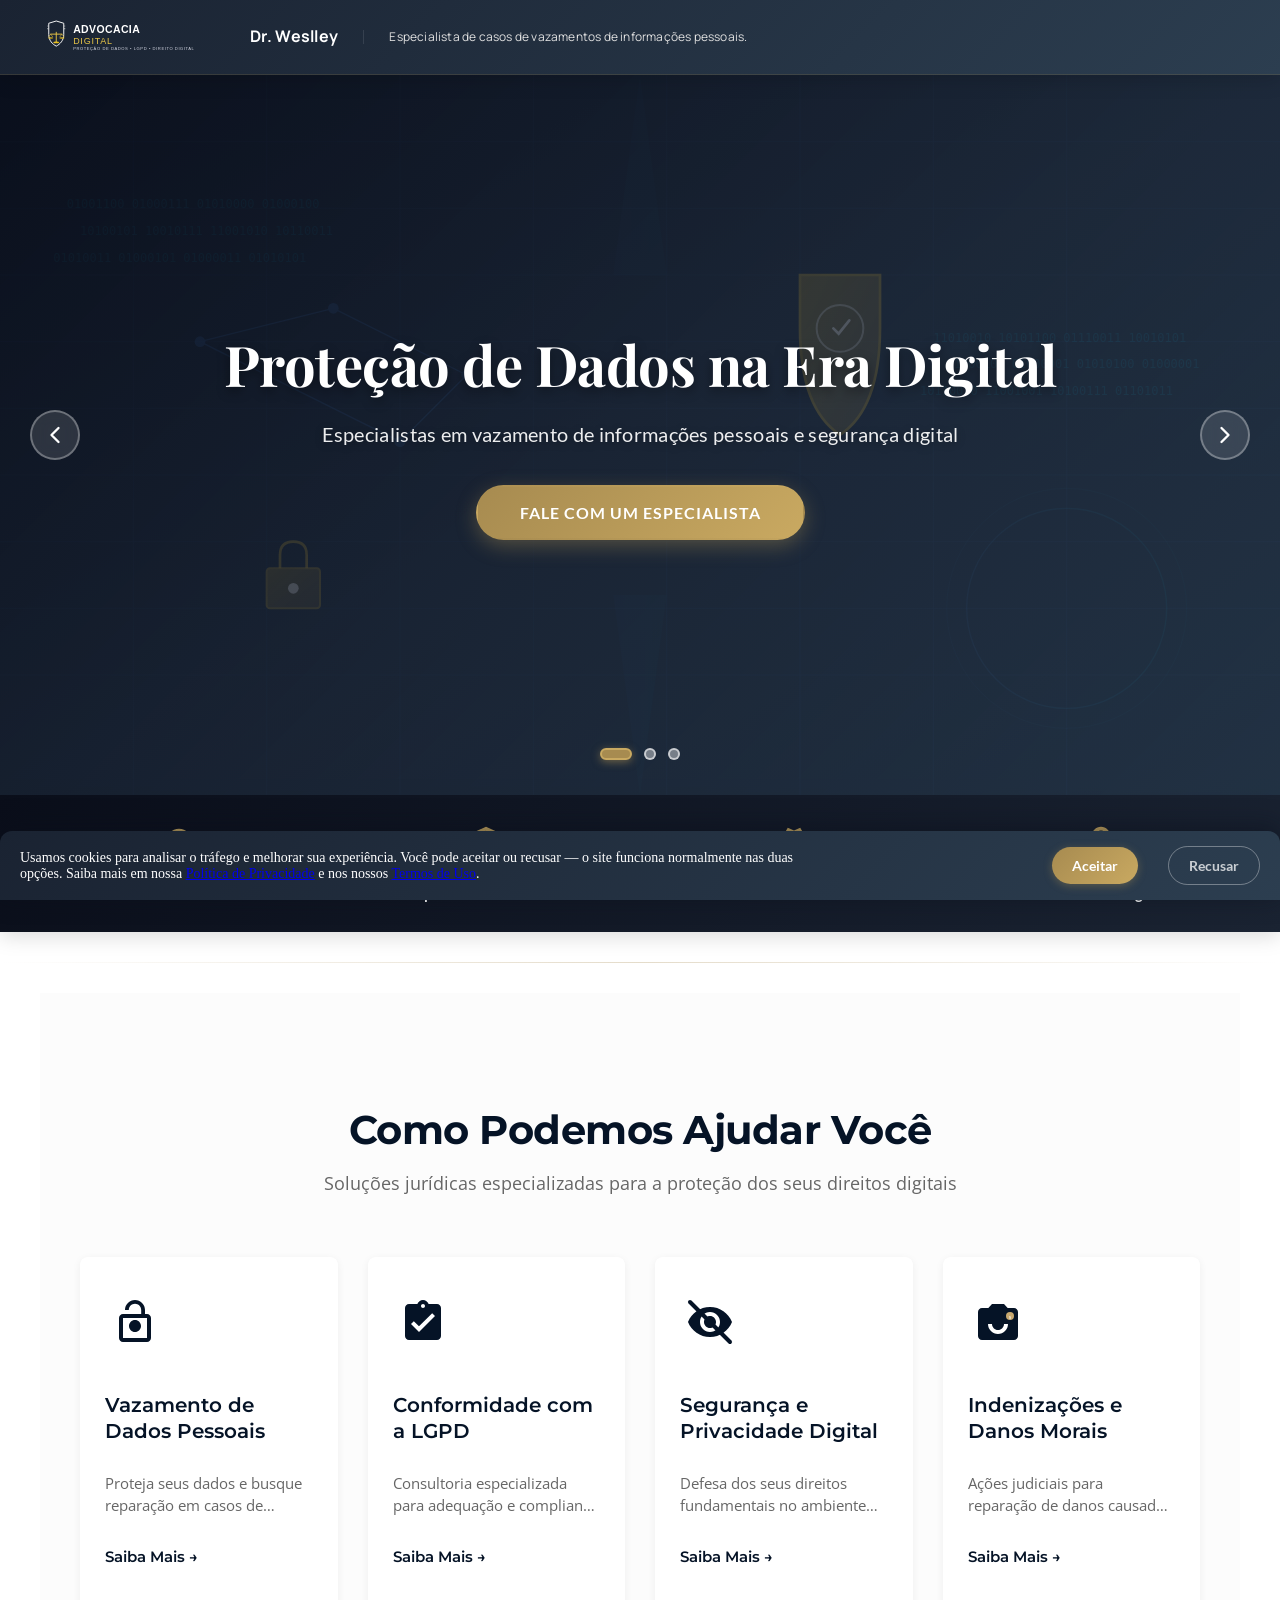
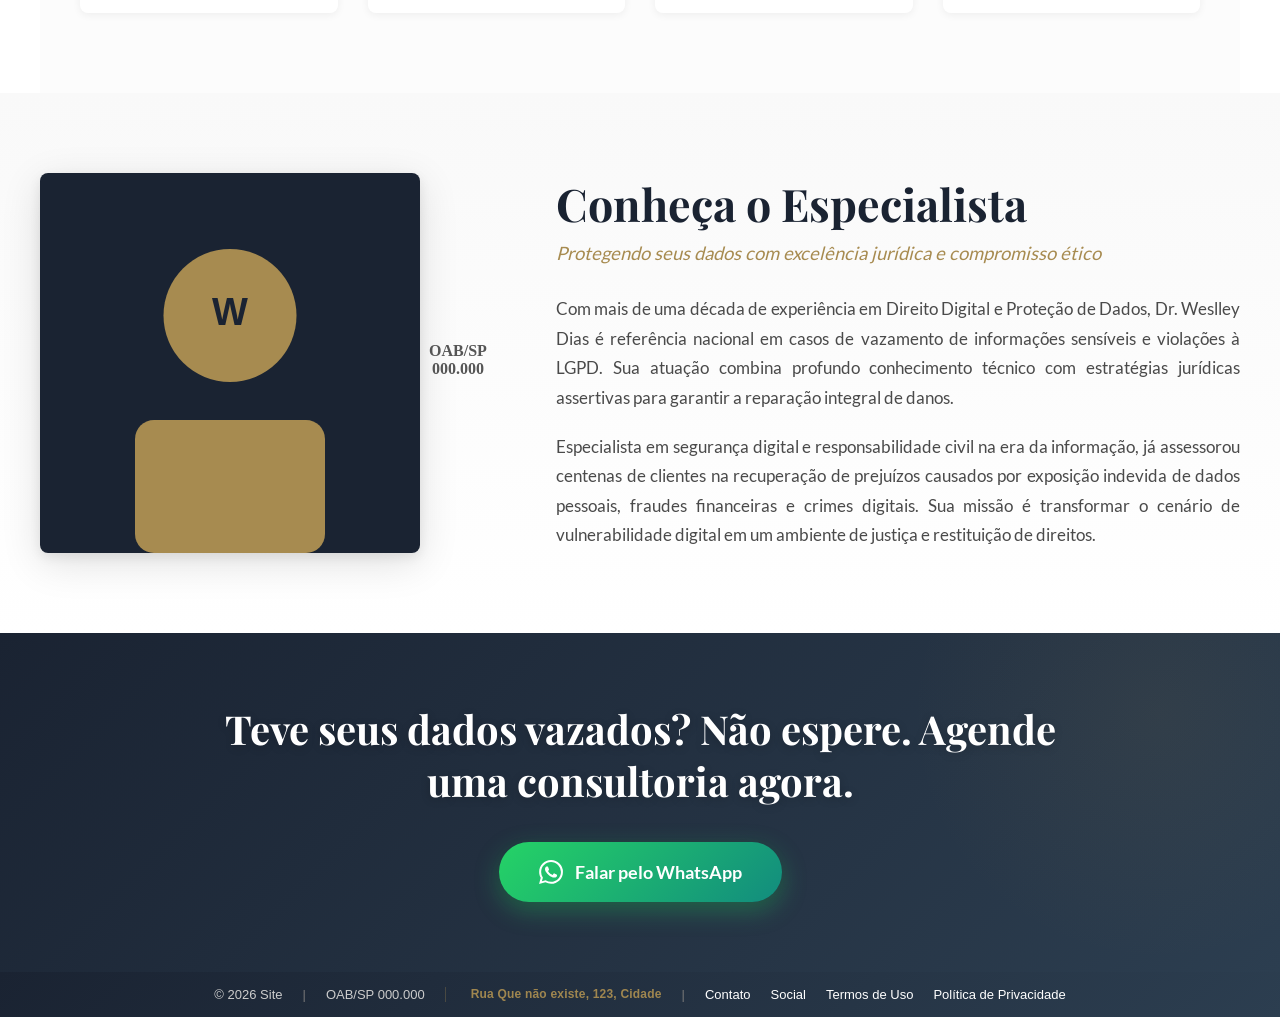
==== commit f5951af8: "V-1.3 - Substituição dos Links href, por modais informativos de portifólio" ====
--- a/index.html
+++ b/index.html
@@ -398,8 +398,9 @@
                         Teve seus dados vazados? Não espere. Agende uma
                         consultoria agora.
                     </h2>
-                    <a href="https://wa.me/5511988887777?text=Olá,%20preciso%20de%20consultoria%20sobre%20vazamento%20de%20dados"
-                        target="_blank" rel="noopener noreferrer" class="btn-whatsapp-cta">
+                    <a href="#"
+                        class="btn-whatsapp-cta"
+                        onclick="return abrirModal('Aviso de Portfólio', 'O redirecionamento para o WhatsApp está desativado por questões de segurança e privacidade neste projeto de portfólio.', 'direita')">
                         <!-- Ícone WhatsApp via SVG -->
                         <svg aria-hidden="true" xmlns="http://www.w3.org/2000/svg" width="24" height="24"
                             viewBox="0 0 24 24" fill="currentColor" class="icone-whatsapp">
@@ -420,8 +421,8 @@
         <span>OAB/SP 000.000</span>
         <span class="titulo-endereco"> Rua Que não existe, 123, Cidade</span>
         <span class="separador">|</span>
-        <a href="#cta-final">Contato</a>
-        <a href="#cta-final">Social</a>
+        <a href="#" onclick="return abrirModal('Aviso de Portfólio', 'O envio de dados está desativado.', 'direita')">Contato</a>
+        <a href="#" onclick="return abrirModal('Aviso de Portfólio', 'As redes sociais são fictícias, servindo apenas para demonstração do layout.', 'direita')">Social</a>
         <a href="termos_uso.html">Termos de Uso</a>
         <a href="politica_privacidade.html">Política de Privacidade</a>
     </footer>
@@ -445,7 +446,17 @@
         </div>
     </div>
 
+    <div id="modal-portfolio" class="modal-overlay" role="dialog" aria-modal="true" aria-labelledby="modal-titulo">
+        <div class="modal-caixa">
+            <h3 id="modal-titulo" class="modal-titulo"></h3>
+            <p id="modal-mensagem" class="modal-mensagem"></p>
+            <div id="modal-footer" class="modal-footer modal-footer-direita">
+                <button type="button" class="modal-btn-entendido" onclick="fecharModal()">Entendido</button>
+            </div>
+        </div>
+    </div>
+
     <script src="script.js"></script>
 </body>
 
-</html>+</html>
--- a/style.css
+++ b/style.css
@@ -1130,7 +1130,7 @@
     bottom: 0;
     left: 0;
     width: 100%;
-    background-color: var(--color-cookie-bg);
+    background: linear-gradient(135deg, var(--color-navy-dark) 0%, var(--color-navy-medium) 100%);
     color: var(--color-white);
     padding: 15px 20px;
     display: flex;
@@ -1138,7 +1138,8 @@
     align-items: center;
     z-index: 1000;
     font-size: 14px;
-    box-shadow: 0 -2px 10px rgba(0, 0, 0, 0.2);
+    box-shadow: 0 -4px 24px rgba(var(--color-navy-darkest-rgb), 0.5);
+    border-radius: 12px 12px 0 0;
 }
 
 .aviso-cookies p {
@@ -1157,27 +1158,31 @@
 .btn-cookies {
     border: none;
     padding: 10px 20px;
-    border-radius: 5px;
+    border-radius: 50px;
     cursor: pointer;
     font-weight: bold;
     white-space: nowrap;
-    transition: opacity 0.2s;
+    transition: all 0.25s ease;
+    font-family: "Lato", sans-serif;
+    font-size: 0.875rem;
 }
 
 .btn-cookies:hover {
-    opacity: 0.85;
+    transform: translateY(-1px);
+    opacity: 0.9;
 }
 
 .btn-cookies.aceitar {
-    background-color: var(--color-whatsapp-start);
+    background: linear-gradient(135deg, var(--color-gold) 0%, var(--color-gold-light) 100%);
     color: var(--color-white);
-    border: 1px solid var(--color-cookie-border);
+    border: none;
+    box-shadow: 0 2px 8px rgba(var(--color-gold-rgb), 0.4);
 }
 
 .btn-cookies.recusar {
-    background-color: red;
-    color: var(--color-white);
-    border: 1px solid var(--color-cookie-border);
+    background: transparent;
+    color: rgba(var(--color-white-rgb), 0.75);
+    border: 1px solid rgba(var(--color-white-rgb), 0.35);
 }
 
 /* ========================================= */
@@ -2029,4 +2034,91 @@
         transition: none;
         animation: none;
     }
+}
+
+/* ========================================= */
+/* --- MODAL INFORMATIVO (PORTFÓLIO) --- */
+/* ========================================= */
+
+.modal-overlay {
+    position: fixed;
+    top: 0;
+    left: 0;
+    width: 100%;
+    height: 100%;
+    background: rgba(var(--color-navy-darkest-rgb), 0.75);
+    display: flex;
+    align-items: center;
+    justify-content: center;
+    z-index: 2000;
+    opacity: 0;
+    pointer-events: none;
+    transition: opacity 0.3s ease;
+    padding: 20px;
+}
+
+.modal-overlay.visivel {
+    opacity: 1;
+    pointer-events: auto;
+}
+
+.modal-caixa {
+    background: var(--color-white);
+    border-radius: 12px;
+    padding: 30px;
+    max-width: 420px;
+    width: 100%;
+    box-shadow: 0 20px 60px rgba(0, 0, 0, 0.3);
+    transform: translateY(20px);
+    transition: transform 0.3s ease;
+}
+
+.modal-overlay.visivel .modal-caixa {
+    transform: translateY(0);
+}
+
+.modal-titulo {
+    font-family: "Playfair Display", serif;
+    font-size: 1.4rem;
+    font-weight: 700;
+    color: var(--color-navy-dark);
+    margin: 0 0 15px 0;
+}
+
+.modal-mensagem {
+    font-family: "Lato", sans-serif;
+    font-size: 1rem;
+    line-height: 1.6;
+    color: var(--color-text-body);
+    margin: 0 0 25px 0;
+}
+
+.modal-btn-entendido {
+    background: linear-gradient(135deg, var(--color-gold) 0%, var(--color-gold-light) 100%);
+    color: var(--color-white);
+    border: none;
+    padding: 12px 28px;
+    border-radius: 50px;
+    font-family: "Lato", sans-serif;
+    font-size: 0.95rem;
+    font-weight: 700;
+    cursor: pointer;
+    transition: all 0.3s ease;
+}
+
+.modal-btn-entendido:hover {
+    background: linear-gradient(135deg, var(--color-gold-light) 0%, var(--color-gold-lighter) 100%);
+    transform: translateY(-2px);
+}
+
+.modal-footer {
+    display: flex;
+}
+
+.modal-footer-direita {
+    justify-content: flex-end;
+}
+
+.modal-footer-esquerda {
+    justify-content: flex-start;
 }
